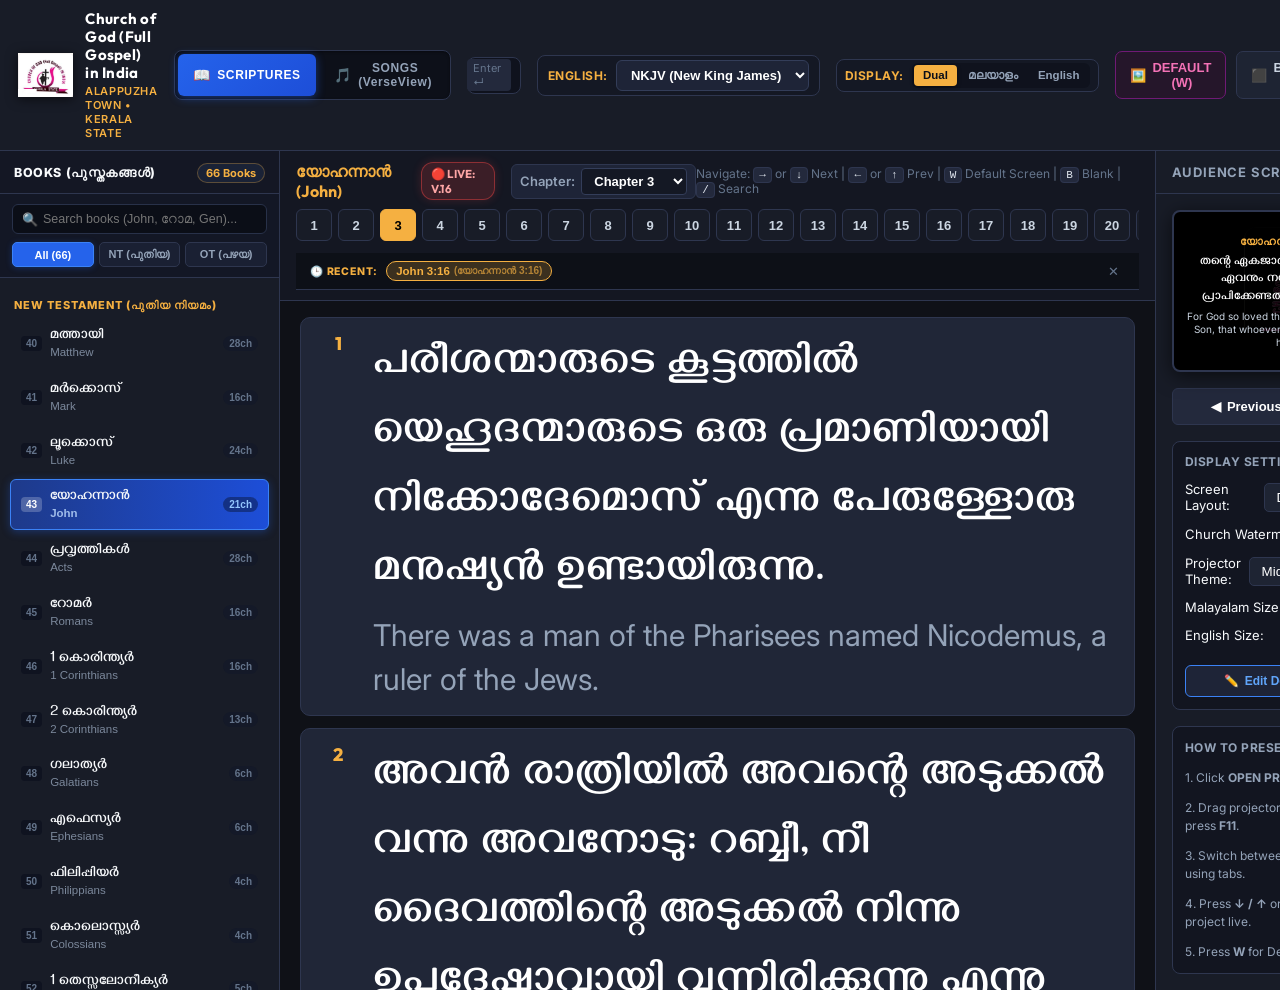
==== index.html @ dd3b5a6d "Enhance ChurchView UI: clean user-friendly layout, instant books search with OT/NT filters, VerseVie" ====
<!DOCTYPE html>
<html lang="en">
<head>
    <meta charset="UTF-8">
    <meta name="viewport" content="width=device-width, initial-scale=1.0">
    <title>ChurchView - Dual Malayalam BSI & NKJV / NIV / KJV & VerseView Songs Projector | Alappuzha Town</title>
    <link rel="stylesheet" href="styles.css">
</head>
<body>

    <!-- Loading Screen -->
    <div id="loading-overlay">
        <div class="spinner"></div>
        <div style="font-size: 16px; font-weight: 600; color: #f5b041;" id="loading-text">Loading Scriptures & VerseView Songs...</div>
        <div style="font-size: 12px; color: #94a3b8;">Church of God (Full Gospel) in India, Alappuzha Town</div>
    </div>

    <div class="app-container">
        <!-- Top Application Header -->
        <header class="app-header">
            <!-- Church Branding -->
            <div class="brand-section">
                <img src="alappuzha_cog_logo.png" alt="Church of God Alappuzha Town Logo" class="church-header-logo">
                <div class="brand-title-wrap">
                    <div class="church-main-title">Church of God (Full Gospel) in India</div>
                    <div class="church-sub-title">Alappuzha Town • Kerala State</div>
                </div>
            </div>

            <!-- Main Mode Switcher: Bible vs VerseView Songs -->
            <div class="nav-mode-switcher">
                <button id="nav-btn-bible" class="nav-mode-btn active" onclick="switchMainMode('BIBLE')">
                    <span class="nav-icon">📖</span> SCRIPTURES
                </button>
                <button id="nav-btn-songs" class="nav-mode-btn" onclick="switchMainMode('SONGS')">
                    <span class="nav-icon">🎵</span> SONGS (VerseView)
                </button>
            </div>

            <!-- Instant Search Bar -->
            <div class="search-wrapper">
                <span class="search-icon" id="search-main-icon">🔍</span>
                <input type="text" id="search-input" class="search-input" 
                       placeholder="Quick Jump: Type 'John 3:16', 'റോമ 8:28', 'Gen 1:1'..." 
                       autocomplete="off">
                <span class="search-hint">Enter ↵</span>
            </div>

            <!-- Bible Version Selector (Shown in Scripture Mode) -->
            <div class="version-selector-container" id="bible-version-selector-wrap">
                <span class="version-label">English:</span>
                <select id="english-version-select" class="version-dropdown">
                    <option value="nkjv" selected>NKJV (New King James)</option>
                    <option value="niv">NIV (New International)</option>
                    <option value="kjv">KJV (King James)</option>
                </select>
            </div>

            <!-- Display Mode Selector (Dual / Malayalam Only / English Only) -->
            <div class="display-mode-container">
                <span class="version-label">Display:</span>
                <div class="segmented-control" id="screen-layout-control">
                    <button class="seg-btn active" data-mode="dual" onclick="setScriptureDisplayMode('dual')" title="Show Malayalam + English Dual">Dual</button>
                    <button class="seg-btn" data-mode="malayalam" onclick="setScriptureDisplayMode('malayalam')" title="Show Malayalam Only">മലയാളം</button>
                    <button class="seg-btn" data-mode="english" onclick="setScriptureDisplayMode('english')" title="Show English Only">English</button>
                </div>
            </div>

            <!-- Header Action Buttons -->
            <div class="header-actions">
                <button class="btn btn-default-screen" id="default-screen-btn" onclick="toggleDefaultScreen()" title="Project Alappuzha Town Welcome/Holding Screen (Shortcut: W)">
                    <span>🖼️</span> DEFAULT (W)
                </button>
                <button class="btn btn-blank" id="blank-btn" onclick="toggleBlank()" title="Blackout Projector Screen (Shortcut: B)">
                    <span class="icon">⬛</span> BLANK (B)
                </button>
                <button class="btn btn-primary" onclick="openProjectorWindow()" title="Open Audience Projector Window (Shortcut: O)">
                    <span>📺</span> OPEN PROJECTOR (O)
                </button>
            </div>
        </header>

        <!-- Main Workbench Grid -->
        <div class="workbench-grid">
            
            <!-- ============================================== -->
            <!-- 1A. SCRIPTURES LEFT SIDEBAR: Books Navigator  -->
            <!-- ============================================== -->
            <aside class="books-sidebar" id="sidebar-bible">
                <div class="sidebar-top-bar">
                    <div class="sidebar-heading">Books (പുസ്തകങ്ങൾ)</div>
                    <span class="sidebar-count-badge" id="books-count-badge">66 Books</span>
                </div>

                <!-- Books Search Input & Quick Filter Tabs -->
                <div class="book-search-container">
                    <div class="search-input-wrap">
                        <span class="mini-search-icon">🔍</span>
                        <input type="text" id="book-search-input" class="sidebar-search-input" 
                               placeholder="Search books (John, റോമ, Gen)..." 
                               autocomplete="off" oninput="filterBooks(this.value)">
                        <button id="book-search-clear-btn" class="sidebar-clear-btn" onclick="clearBookSearch()" style="display: none;" title="Clear search">✕</button>
                    </div>
                    <div class="filter-pill-group">
                        <button class="pill-filter-btn active" id="book-tab-all" onclick="setBookFilter('ALL')">All (66)</button>
                        <button class="pill-filter-btn" id="book-tab-nt" onclick="setBookFilter('NT')">NT (പുതിയ)</button>
                        <button class="pill-filter-btn" id="book-tab-ot" onclick="setBookFilter('OT')">OT (പഴയ)</button>
                    </div>
                </div>

                <!-- Scrollable Books List -->
                <div class="books-scroll-area" id="books-scroll-area">
                    <div id="nt-section">
                        <div class="testament-label">New Testament (പുതിയ നിയമം)</div>
                        <div id="nt-books-list"></div>
                    </div>

                    <div id="ot-section">
                        <div class="testament-label" style="margin-top: 14px;">Old Testament (പഴയ നിയമം)</div>
                        <div id="ot-books-list"></div>
                    </div>

                    <div id="books-empty-msg" class="empty-search-msg" style="display: none;">
                        <span>🔍</span> No matching books found
                    </div>
                </div>
            </aside>

            <!-- ============================================== -->
            <!-- 1B. SONGS LEFT SIDEBAR: VerseView Songs Library-->
            <!-- ============================================== -->
            <aside class="books-sidebar" id="sidebar-songs" style="display: none;">
                <div class="sidebar-top-bar">
                    <div class="sidebar-heading">VerseView Songs (ഗാനങ്ങൾ)</div>
                    <button class="btn-mini-add-song" onclick="openAddSongModal()" title="Add Custom Church Song">+ Add Song</button>
                </div>

                <!-- Songs Search Input & Filter Tabs -->
                <div class="song-search-container">
                    <div class="search-input-wrap">
                        <span class="mini-search-icon">🔍</span>
                        <input type="text" id="song-search-input" class="sidebar-search-input" 
                               placeholder="Search song #, title, or lyrics..." 
                               autocomplete="off" oninput="filterSongs(this.value)">
                        <button id="song-search-clear-btn" class="sidebar-clear-btn" onclick="clearSongSearch()" style="display: none;" title="Clear search">✕</button>
                    </div>
                    <div class="filter-pill-group">
                        <button class="pill-filter-btn active" id="song-tab-all" onclick="setSongFilter('ALL')">All Songs</button>
                        <button class="pill-filter-btn" id="song-tab-ml" onclick="setSongFilter('MALAYALAM')">മലയാളം</button>
                        <button class="pill-filter-btn" id="song-tab-en" onclick="setSongFilter('ENGLISH')">English</button>
                    </div>
                </div>

                <!-- Scrollable Songs List -->
                <div class="songs-scroll-area" id="songs-scroll-area">
                    <div id="songs-list-container"></div>
                    <div id="songs-empty-msg" class="empty-search-msg" style="display: none;">
                        <span>🔍</span> No matching songs found
                    </div>
                </div>
            </aside>

            <!-- ============================================== -->
            <!-- 2A. SCRIPTURES CENTER PANEL: Chapter Verses    -->
            <!-- ============================================== -->
            <main class="center-panel" id="center-bible-panel">
                <div class="chapter-nav-bar">
                    <div class="chapter-header-row">
                        <div class="chapter-title-group">
                            <span class="chapter-header-title" id="chapter-header-text">Loading...</span>
                            <!-- Chapter Dropdown Selector -->
                            <div class="chapter-dropdown-wrap">
                                <span style="font-size: 13px; color: #94a3b8; font-weight: 600;">Chapter:</span>
                                <select id="chapter-select-dropdown" class="chapter-select-box"></select>
                            </div>
                        </div>
                        <div class="keyboard-shortcuts-hint">
                            Navigate: <kbd>→</kbd> or <kbd>↓</kbd> Next | <kbd>←</kbd> or <kbd>↑</kbd> Prev | <kbd>W</kbd> Default Screen | <kbd>B</kbd> Blank | <kbd>/</kbd> Search
                        </div>
                    </div>
                    <!-- Quick Chapter Pills -->
                    <div class="chapter-pills-container" id="chapter-pills-bar"></div>

                    <!-- Recent Verses History & Quick Recall Shelf -->
                    <div class="history-bar-container" id="history-bar-container">
                        <div class="history-label">
                            <span>🕒 RECENT:</span>
                        </div>
                        <div class="history-chips-scroll" id="history-chips-list">
                            <span class="history-empty-hint">Projected verses will appear here for 1-click recall</span>
                        </div>
                        <button class="btn-clear-history" onclick="clearVerseHistory()" title="Clear Recent History">✕</button>
                    </div>
                </div>

                <!-- Complete Scrollable List of All Verses in Chapter -->
                <div class="verses-scroll-area" id="verses-scroll-container"></div>
            </main>

            <!-- ============================================== -->
            <!-- 2B. SONGS CENTER PANEL: Song Stanzas Browser    -->
            <!-- ============================================== -->
            <main class="center-panel" id="center-songs-panel" style="display: none;">
                <div class="song-nav-bar">
                    <div class="song-header-row">
                        <div class="song-header-main">
                            <span class="song-number-badge" id="song-active-number">Song #01</span>
                            <div class="song-titles-wrap">
                                <div class="song-active-title-ml" id="song-active-title-ml">ക്രൂശിൻ നിഴലിൽ എനിക്കു</div>
                                <div class="song-active-title-en" id="song-active-title-en">Krooshin Nizhalil Enikku • Kristheeya Keerthanangal</div>
                            </div>
                        </div>
                        <div class="song-header-actions">
                            <span class="song-category-tag" id="song-active-category">Cross & Redemption</span>
                            <button class="btn btn-primary" onclick="projectCurrentSongStanza()" title="Project Current Stanza (Shortcut: Enter)">
                                <span>🔴</span> PROJECT LIVE
                            </button>
                        </div>
                    </div>
                    <!-- Quick Stanza Pills (Chorus, Stanza 1, Stanza 2...) -->
                    <div class="stanzas-pills-bar" id="stanzas-pills-bar"></div>
                </div>

                <!-- Complete Scrollable List of Stanzas in Song -->
                <div class="stanzas-scroll-area" id="stanzas-scroll-container"></div>
            </main>

            <!-- ============================================== -->
            <!-- 3. RIGHT SIDEBAR: Live Mirror & Controls       -->
            <!-- ============================================== -->
            <aside class="preview-sidebar">
                <div class="preview-header">
                    <div class="preview-title">Audience Screen Mirror</div>
                    <div class="live-indicator">
                        <span class="pulse-dot"></span> LIVE
                    </div>
                </div>

                <div class="preview-content-box">
                    <!-- Miniature 16:9 Live Mirror -->
                    <div class="preview-screen" id="preview-box">
                        <!-- Live Mirror Mode (Verses or Songs) -->
                        <div id="preview-verse-mode" class="preview-mode-wrap">
                            <div class="preview-watermark-bg" id="preview-watermark-bg">
                                <img src="alappuzha_emblem_trans.png" alt="Watermark Emblem">
                            </div>
                            <div class="preview-screen-ref" id="preview-ref">John 3:16</div>
                            <div class="preview-screen-ml" id="preview-ml">Loading...</div>
                            <div class="preview-screen-en" id="preview-en">Loading...</div>
                            <div class="preview-corner-tag" id="preview-corner-tag">COG ALAPPUZHA TOWN</div>
                        </div>

                        <!-- Default Screen Mirror Mode (Shown when W is active) -->
                        <div id="preview-default-mode" class="preview-mode-wrap preview-default-card" style="display: none;">
                            <div class="mini-accent-bar mini-top" id="mini-accent-bar-top"></div>
                            <div class="mini-emblem-box">
                                <img src="alappuzha_cog_logo.png" alt="Emblem Logo" id="mini-emblem-img">
                            </div>
                            <div class="mini-title-cog" id="mini-title-cog">CHURCH OF GOD (FULL GOSPEL) IN INDIA</div>
                            <div class="mini-title-town" id="mini-title-town">ALAPPUZHA TOWN</div>
                            <div class="mini-divider" id="mini-divider"></div>
                            <div class="mini-motto" id="mini-motto">WELCOME • WORSHIP • FELLOWSHIP</div>
                            <div class="mini-verse-quote" id="mini-verse-quote">“Let everything that has breath praise the LORD.” • Ps 150:6</div>
                            <div class="mini-accent-bar mini-bottom" id="mini-accent-bar-bottom"></div>
                        </div>

                        <!-- Blank Overlay Mirror -->
                        <div id="preview-blank-overlay" class="preview-blank-overlay" style="display: none;">
                            <span>⬛ SCREEN BLACKED OUT (B)</span>
                        </div>
                    </div>

                    <!-- Quick Navigation -->
                    <div class="quick-nav-row">
                        <button class="btn-nav" onclick="navigatePrev()" title="Previous Verse / Stanza (Left / Up Arrow)">
                            <span>◀</span> Previous
                        </button>
                        <button class="btn-nav" onclick="navigateNext()" title="Next Verse / Stanza (Right / Down Arrow)">
                            <span>▶</span> Next
                        </button>
                    </div>

                    <!-- Projector Customization Settings -->
                    <div class="settings-group">
                        <div class="settings-group-title">Display Settings</div>

                        <div class="setting-row">
                            <span>Screen Layout:</span>
                            <select id="scripture-layout-select" onchange="setScriptureDisplayMode(this.value)">
                                <option value="dual" selected>Dual (Malayalam + English)</option>
                                <option value="malayalam">Malayalam Only</option>
                                <option value="english">English Only</option>
                            </select>
                        </div>

                        <div class="setting-row">
                            <span>Church Watermark:</span>
                            <input type="checkbox" id="toggle-watermark-check" checked style="width: 18px; height: 18px; accent-color: var(--primary-gold); cursor: pointer;">
                        </div>
                        
                        <div class="setting-row">
                            <span>Projector Theme:</span>
                            <select id="theme-select">
                                <option value="dark-midnight">Midnight Navy (Recommended)</option>
                                <option value="pure-black">Pure Black (High Contrast)</option>
                                <option value="church-blue">Deep Church Blue</option>
                                <option value="royal-maroon">Royal Velvet</option>
                            </select>
                        </div>

                        <div class="setting-row">
                            <span>Malayalam Size:</span>
                            <input type="range" id="proj-font-ml" min="30" max="68" value="46">
                            <span id="val-font-ml" style="min-width: 38px; text-align: right; font-weight: 600;">46px</span>
                        </div>

                        <div class="setting-row">
                            <span>English Size:</span>
                            <input type="range" id="proj-font-en" min="20" max="50" value="30">
                            <span id="val-font-en" style="min-width: 38px; text-align: right; font-weight: 600;">30px</span>
                        </div>

                        <!-- Edit Default Screen Button -->
                        <div class="setting-row" style="margin-top: 10px;">
                            <button class="btn btn-edit-screen" onclick="openDefaultScreenModal()" style="width: 100%; justify-content: center;">
                                <span>✏️</span> Edit Default Screen Text & Logo
                            </button>
                        </div>
                    </div>

                    <!-- Quick Operator Guide -->
                    <div class="settings-group" style="font-size: 12px; color: #94a3b8; line-height: 1.5;">
                        <div class="settings-group-title">How To Present in Church</div>
                        <p>1. Click <strong>OPEN PROJECTOR</strong> or press <strong>O</strong>.</p>
                        <p>2. Drag projector window to church TV/projector, press <strong>F11</strong>.</p>
                        <p>3. Switch between <strong>📖 Scriptures</strong> and <strong>🎵 Songs</strong> using tabs.</p>
                        <p>4. Press <strong>↓ / ↑</strong> or click any verse/stanza to project live.</p>
                        <p>5. Press <strong>W</strong> for Default Screen, <strong>B</strong> for Blank.</p>
                    </div>
                </div>
            </aside>

        </div>
    </div>

    <!-- Modal: Edit Default Holding Screen -->
    <div id="default-screen-modal" class="modal-backdrop" style="display: none;">
        <div class="modal-dialog">
            <div class="modal-header">
                <div class="modal-title">✏️ Customize Default / Welcome Screen</div>
                <button class="modal-close-btn" onclick="closeDefaultScreenModal()">&times;</button>
            </div>
            <div class="modal-body">
                <div class="form-group">
                    <label>Denomination / Main Heading:</label>
                    <input type="text" id="edit-def-org" class="form-control" placeholder="e.g. CHURCH OF GOD (FULL GOSPEL) IN INDIA">
                </div>

                <div class="form-group">
                    <label>Church / Town Name (Large Text):</label>
                    <input type="text" id="edit-def-town" class="form-control" placeholder="e.g. ALAPPUZHA TOWN">
                </div>

                <div class="form-group">
                    <label>Tagline / Motto:</label>
                    <input type="text" id="edit-def-motto" class="form-control" placeholder="e.g. WELCOME • WORSHIP • FELLOWSHIP">
                </div>

                <div class="form-group">
                    <label>Scripture Reference / Announcement Subtitle:</label>
                    <textarea id="edit-def-verse" class="form-control" rows="2" placeholder="e.g. “Let everything that has breath praise the LORD.” • Psalm 150:6"></textarea>
                </div>

                <div class="form-row">
                    <div class="form-group" style="flex: 1;">
                        <label>Accent Color:</label>
                        <select id="edit-def-color" class="form-control">
                            <option value="#be185d">Vibrant Magenta (Default)</option>
                            <option value="#831843">Royal Burgundy / Velvet</option>
                            <option value="#1d4ed8">Deep Church Blue</option>
                            <option value="#047857">Emerald Green</option>
                            <option value="#7e22ce">Royal Purple</option>
                            <option value="#b45309">Warm Gold / Amber</option>
                        </select>
                    </div>
                    <div class="form-group" style="flex: 1;">
                        <label>Custom Church Logo / Photo:</label>
                        <input type="file" id="edit-def-logo-file" accept="image/*" class="form-control file-input">
                        <span id="logo-status-hint" style="font-size: 11px; color: #94a3b8; margin-top: 2px;">Official COG Kerala Emblem</span>
                    </div>
                </div>
            </div>
            <div class="modal-footer">
                <button class="btn btn-secondary" onclick="resetDefaultScreenConfig()">↺ Reset to Default</button>
                <button class="btn btn-secondary" onclick="closeDefaultScreenModal()">Cancel</button>
                <button class="btn btn-primary" onclick="saveDefaultScreenConfig()">💾 Save & Apply Live</button>
            </div>
        </div>
    </div>

    <!-- Modal: Add / Import Custom Church Song -->
    <div id="add-song-modal" class="modal-backdrop" style="display: none;">
        <div class="modal-dialog">
            <div class="modal-header">
                <div class="modal-title">🎵 Add / Import Church Song (ഗാനം ചേർക്കുക)</div>
                <button class="modal-close-btn" onclick="closeAddSongModal()">&times;</button>
            </div>
            <div class="modal-body">
                <div class="form-row">
                    <div class="form-group" style="flex: 1;">
                        <label>Song Number (#):</label>
                        <input type="number" id="new-song-num" class="form-control" placeholder="e.g. 51">
                    </div>
                    <div class="form-group" style="flex: 2;">
                        <label>Category / Book:</label>
                        <input type="text" id="new-song-cat" class="form-control" placeholder="e.g. Kristheeya Keerthanangal / Worship">
                    </div>
                </div>

                <div class="form-group">
                    <label>Song Title in Malayalam (മലയാളം തലക്കെട്ട്):</label>
                    <input type="text" id="new-song-title-ml" class="form-control" placeholder="e.g. ദൈവമേ നിന്റെ കൃപയാൽ">
                </div>

                <div class="form-group">
                    <label>Song Title in English / Manglish:</label>
                    <input type="text" id="new-song-title-en" class="form-control" placeholder="e.g. Daivame Ninte Krupayaal">
                </div>

                <div class="form-group">
                    <label>Malayalam Lyrics (Stanzas separated by an empty line):</label>
                    <textarea id="new-song-lyrics-ml" class="form-control" rows="5" placeholder="പല്ലവി:&#10;ദൈവമേ നിന്റെ കൃപയാൽ ഞാൻ...&#10;&#10;ചരണം 1:&#10;എന്റെ യോഗ്യതയല്ല നിൻ കൃപയല്ലോ..."></textarea>
                </div>

                <div class="form-group">
                    <label>English / Manglish Transliteration (Optional, separated by empty line):</label>
                    <textarea id="new-song-lyrics-en" class="form-control" rows="4" placeholder="Pallavi:&#10;Daivame ninte krupayaal njan...&#10;&#10;Stanza 1:&#10;Ente yogyathayalla nin krupayallo..."></textarea>
                </div>
            </div>
            <div class="modal-footer">
                <button class="btn btn-secondary" onclick="closeAddSongModal()">Cancel</button>
                <button class="btn btn-primary" onclick="saveCustomSong()">💾 Save Song to Library</button>
            </div>
        </div>
    </div>

    <script src="presenter.js"></script>
</body>
</html>
---- styles.css ----
@import url('https://fonts.googleapis.com/css2?family=Gayathri:wght@400;700&family=Inter:wght@400;500;600;700&family=Manjari:wght@400;700&family=Outfit:wght@400;500;600;700&display=swap');

:root {
    --bg-dark: #0f1117;
    --bg-surface: #181c27;
    --bg-card: #202637;
    --bg-card-hover: #293046;
    --primary-gold: #f5b041;
    --primary-blue: #3b82f6;
    --primary-blue-glow: rgba(59, 130, 246, 0.35);
    --gold-glow: rgba(245, 176, 65, 0.4);
    --text-primary: #f8fafc;
    --text-secondary: #94a3b8;
    --text-muted: #64748b;
    --border-color: #2e364f;
    --accent-red: #ef4444;
    --accent-green: #10b981;
}

* {
    box-sizing: border-box;
    margin: 0;
    padding: 0;
}

body {
    font-family: 'Inter', -apple-system, BlinkMacSystemFont, sans-serif;
    background-color: var(--bg-dark);
    color: var(--text-primary);
    overflow: hidden;
    height: 100vh;
}

/* Loading Overlay */
#loading-overlay {
    position: fixed;
    inset: 0;
    background: #0b0d13;
    z-index: 9999;
    display: flex;
    flex-direction: column;
    align-items: center;
    justify-content: center;
    gap: 16px;
}
.spinner {
    width: 48px;
    height: 48px;
    border: 4px solid var(--border-color);
    border-top: 4px solid var(--primary-gold);
    border-radius: 50%;
    animation: spin 0.8s linear infinite;
}
@keyframes spin { 100% { transform: rotate(360deg); } }

/* App Layout */
.app-container {
    display: grid;
    grid-template-rows: auto 1fr;
    height: 100vh;
}

/* Top App Header */
.app-header {
    background: var(--bg-surface);
    border-bottom: 1px solid var(--border-color);
    padding: 10px 18px;
    display: flex;
    align-items: center;
    justify-content: space-between;
    gap: 16px;
}

.brand-section {
    display: flex;
    align-items: center;
    gap: 12px;
}
.church-header-logo {
    height: 44px;
    width: auto;
    object-fit: contain;
    filter: drop-shadow(0 2px 6px rgba(0, 0, 0, 0.6));
}
.brand-title-wrap {
    display: flex;
    flex-direction: column;
    justify-content: center;
    gap: 2px;
}
.church-main-title {
    font-family: 'Outfit', sans-serif;
    font-size: 15px;
    font-weight: 700;
    color: #ffffff;
    letter-spacing: 0.3px;
    line-height: 1.2;
}
.church-sub-title {
    font-size: 11px;
    font-weight: 600;
    color: var(--primary-gold);
    letter-spacing: 0.6px;
    text-transform: uppercase;
}

/* Search Bar */
.search-wrapper {
    flex: 1;
    max-width: 460px;
    position: relative;
    display: flex;
    align-items: center;
}
.search-input {
    width: 100%;
    background: #0f121d;
    border: 1px solid var(--border-color);
    border-radius: 8px;
    padding: 9px 14px 9px 38px;
    color: #fff;
    font-size: 15px;
    font-weight: 500;
    outline: none;
    transition: all 0.2s ease;
}
.search-input:focus {
    border-color: var(--primary-gold);
    box-shadow: 0 0 0 3px rgba(245, 176, 65, 0.15);
    background: #141824;
}
.search-icon {
    position: absolute;
    left: 12px;
    color: var(--text-muted);
    font-size: 16px;
}
.search-hint {
    position: absolute;
    right: 10px;
    background: #23293c;
    border-radius: 4px;
    padding: 2px 6px;
    font-size: 11px;
    color: var(--text-muted);
}

/* Version Selector */
.version-selector-container {
    display: flex;
    align-items: center;
    gap: 8px;
    background: #141824;
    padding: 4px 10px;
    border-radius: 8px;
    border: 1px solid var(--border-color);
}
.version-label {
    font-size: 12px;
    font-weight: 700;
    color: var(--primary-gold);
    text-transform: uppercase;
    letter-spacing: 0.5px;
}
.version-dropdown {
    background: #1e2437;
    border: 1px solid #333d59;
    color: #fff;
    font-size: 13px;
    font-weight: 600;
    padding: 6px 10px;
    border-radius: 6px;
    outline: none;
    cursor: pointer;
}
.version-dropdown:focus {
    border-color: var(--primary-gold);
}

/* Segmented Control for Screen Layout in Header */
.display-mode-container {
    display: flex;
    align-items: center;
    gap: 8px;
    background: #141824;
    padding: 3px 8px;
    border-radius: 8px;
    border: 1px solid var(--border-color);
}
.segmented-control {
    display: flex;
    background: #0f121d;
    border-radius: 6px;
    padding: 2px;
    gap: 2px;
}
.seg-btn {
    background: transparent;
    border: none;
    color: #94a3b8;
    font-size: 11.5px;
    font-weight: 600;
    padding: 4px 9px;
    border-radius: 4px;
    cursor: pointer;
    transition: all 0.15s ease;
}
.seg-btn:hover {
    color: #fff;
    background: rgba(255, 255, 255, 0.08);
}
.seg-btn.active {
    background: var(--primary-gold);
    color: #0b0f19;
    font-weight: 800;
    box-shadow: 0 1px 4px rgba(0, 0, 0, 0.4);
}

/* Header Action Controls */
.header-actions {
    display: flex;
    align-items: center;
    gap: 10px;
}
.btn {
    display: inline-flex;
    align-items: center;
    gap: 6px;
    padding: 8px 14px;
    border-radius: 7px;
    font-size: 13px;
    font-weight: 600;
    cursor: pointer;
    border: 1px solid transparent;
    transition: all 0.15s ease;
}
.btn-primary {
    background: linear-gradient(135deg, #2563eb, #1d4ed8);
    color: #fff;
    box-shadow: 0 2px 8px rgba(37, 99, 235, 0.4);
}
.btn-primary:hover {
    background: linear-gradient(135deg, #3b82f6, #2563eb);
    transform: translateY(-1px);
}
.btn-blank {
    background: #1e2433;
    border-color: var(--border-color);
    color: #cbd5e1;
}
.btn-blank:hover {
    background: #293044;
}
.btn-blank.blank-active {
    background: var(--accent-red);
    color: #fff;
    border-color: var(--accent-red);
    box-shadow: 0 0 12px rgba(239, 68, 68, 0.5);
}
.btn-default-screen {
    background: #25162a;
    border: 1px solid #701a75;
    color: #f472b6;
}
.btn-default-screen:hover {
    background: #3b1842;
    color: #fff;
}
.btn-default-screen.active {
    background: linear-gradient(135deg, #be185d, #9d174d);
    border-color: #f472b6;
    color: #ffffff;
    box-shadow: 0 0 14px rgba(190, 24, 93, 0.6);
}

/* Main Workbench Layout */
.workbench-grid {
    display: grid;
    grid-template-columns: 280px 1fr 340px;
    height: calc(100vh - 61px);
    overflow: hidden;
}

/* Left Sidebar - Books Navigator */
.books-sidebar {
    background: var(--bg-surface);
    border-right: 1px solid var(--border-color);
    display: flex;
    flex-direction: column;
    overflow: hidden;
}
.sidebar-header {
    padding: 12px 14px;
    border-bottom: 1px solid var(--border-color);
    font-size: 13px;
    font-weight: 700;
    text-transform: uppercase;
    letter-spacing: 0.8px;
    color: var(--text-secondary);
}
.books-scroll-area {
    flex: 1;
    overflow-y: auto;
    padding: 10px;
}
.testament-label {
    font-size: 11px;
    font-weight: 800;
    color: var(--primary-gold);
    text-transform: uppercase;
    letter-spacing: 1px;
    margin: 10px 4px 6px 4px;
}
.book-btn {
    width: 100%;
    display: flex;
    align-items: center;
    justify-content: space-between;
    padding: 8px 10px;
    margin-bottom: 4px;
    background: transparent;
    border: 1px solid transparent;
    border-radius: 6px;
    cursor: pointer;
    text-align: left;
    transition: all 0.15s ease;
    color: var(--text-secondary);
}
.book-btn:hover {
    background: var(--bg-card);
    color: #fff;
}
.book-btn.active {
    background: #1e3a8a;
    border-color: #3b82f6;
    color: #fff;
    font-weight: 600;
    box-shadow: 0 2px 8px rgba(37, 99, 235, 0.25);
}
.book-name-ml {
    font-family: 'Gayathri', sans-serif;
    font-size: 15px;
    font-weight: 700;
}
.book-name-en {
    font-size: 12px;
    opacity: 0.8;
}

/* Center Panel - Full Chapter Verse Navigator */
.center-panel {
    display: flex;
    flex-direction: column;
    overflow: hidden;
    background: var(--bg-dark);
}

.chapter-nav-bar {
    background: #141722;
    border-bottom: 1px solid var(--border-color);
    padding: 10px 16px;
    display: flex;
    flex-direction: column;
    gap: 8px;
}
.chapter-header-row {
    display: flex;
    align-items: center;
    justify-content: space-between;
}
.chapter-title-group {
    display: flex;
    align-items: center;
    gap: 16px;
}
.chapter-header-title {
    font-size: 16px;
    font-weight: 700;
    color: var(--primary-gold);
    font-family: 'Outfit', sans-serif;
    display: flex;
    align-items: center;
}
.live-status-pill {
    display: inline-flex;
    align-items: center;
    gap: 4px;
    padding: 2px 9px;
    border-radius: 12px;
    font-size: 11px;
    font-weight: 700;
    margin-left: 10px;
    vertical-align: middle;
    letter-spacing: 0.3px;
}
.live-status-pill.live-here {
    background: rgba(239, 68, 68, 0.15);
    color: #f87171;
    border: 1px solid rgba(239, 68, 68, 0.4);
    box-shadow: 0 0 8px rgba(239, 68, 68, 0.2);
}
.live-status-pill.live-other {
    background: rgba(245, 176, 65, 0.15);
    color: var(--primary-gold);
    border: 1px solid rgba(245, 176, 65, 0.35);
}
.chapter-dropdown-wrap {
    display: flex;
    align-items: center;
    gap: 6px;
    background: #1e2437;
    padding: 3px 8px;
    border-radius: 6px;
    border: 1px solid var(--border-color);
}
.chapter-select-box {
    background: #141824;
    border: 1px solid #333d59;
    color: #fff;
    font-size: 13px;
    font-weight: 700;
    padding: 4px 8px;
    border-radius: 4px;
    cursor: pointer;
    outline: none;
}
.chapter-select-box:focus {
    border-color: var(--primary-gold);
}
.keyboard-shortcuts-hint {
    font-size: 12px;
    color: var(--text-muted);
}
.keyboard-shortcuts-hint kbd {
    background: #23293c;
    border: 1px solid var(--border-color);
    border-radius: 4px;
    padding: 1px 5px;
    font-size: 11px;
    color: #e2e8f0;
}

/* Chapter Pill Selector */
.chapter-pills-container {
    display: flex;
    align-items: center;
    gap: 6px;
    overflow-x: auto;
    padding-bottom: 4px;
}
.chapter-pills-container::-webkit-scrollbar {
    height: 4px;
}
.chapter-pills-container::-webkit-scrollbar-thumb {
    background: var(--border-color);
    border-radius: 4px;
}
.chapter-pill {
    min-width: 36px;
    height: 32px;
    background: var(--bg-surface);
    border: 1px solid var(--border-color);
    border-radius: 6px;
    color: #cbd5e1;
    font-size: 13px;
    font-weight: 600;
    cursor: pointer;
    display: flex;
    align-items: center;
    justify-content: center;
    transition: all 0.15s ease;
    flex-shrink: 0;
}
.chapter-pill:hover {
    background: var(--bg-card);
    border-color: #4b5563;
    color: #fff;
}
.chapter-pill.active {
    background: var(--primary-gold);
    border-color: var(--primary-gold);
    color: #000;
    font-weight: 800;
}

/* Recent Verses History Bar */
.history-bar-container {
    display: flex;
    align-items: center;
    gap: 8px;
    padding: 6px 14px;
    background: #0d1017;
    border-bottom: 1px solid var(--border-color);
    min-height: 36px;
}
.history-label {
    display: flex;
    align-items: center;
    gap: 4px;
    font-weight: 800;
    font-size: 10.5px;
    color: var(--primary-gold);
    letter-spacing: 0.8px;
    white-space: nowrap;
}
.history-chips-scroll {
    display: flex;
    align-items: center;
    gap: 6px;
    flex: 1;
    overflow-x: auto;
    padding: 2px 0;
    scrollbar-width: thin;
}
.history-chip {
    display: inline-flex;
    align-items: center;
    gap: 4px;
    background: #1a2030;
    border: 1px solid #2d3748;
    color: #cbd5e1;
    padding: 3px 9px;
    border-radius: 12px;
    font-size: 11.5px;
    font-weight: 600;
    white-space: nowrap;
    cursor: pointer;
    transition: all 0.15s ease;
}
.history-chip:hover {
    background: #2563eb;
    border-color: #3b82f6;
    color: #ffffff;
    transform: translateY(-1px);
}
.history-chip.current {
    background: rgba(245, 176, 65, 0.2);
    border-color: var(--primary-gold);
    color: var(--primary-gold);
    font-weight: 700;
}
.history-empty-hint {
    color: #64748b;
    font-size: 11px;
    font-style: italic;
}
.btn-clear-history {
    background: transparent;
    border: none;
    color: #64748b;
    font-size: 13px;
    cursor: pointer;
    padding: 2px 6px;
    border-radius: 4px;
    display: flex;
    align-items: center;
    justify-content: center;
}
.btn-clear-history:hover {
    color: #ef4444;
    background: rgba(239, 68, 68, 0.15);
}

/* Verse Cards Scroll Area (The Heart of VerseVIEW) */
.verses-scroll-area {
    flex: 1;
    overflow-y: auto;
    padding: 16px 20px;
    display: flex;
    flex-direction: column;
    gap: 12px;
}

.verse-card {
    background: var(--bg-card);
    border: 1px solid var(--border-color);
    border-radius: 10px;
    padding: 14px 18px;
    display: flex;
    gap: 16px;
    cursor: pointer;
    transition: all 0.2s cubic-bezier(0.16, 1, 0.3, 1);
    position: relative;
}
.verse-card:hover {
    background: var(--bg-card-hover);
    border-color: #4b5563;
    transform: translateY(-1px);
}
.verse-card.selected-live {
    background: #172554;
    border: 2px solid var(--primary-gold);
    box-shadow: 0 4px 16px rgba(245, 176, 65, 0.2);
}
.verse-num-badge {
    display: flex;
    flex-direction: column;
    align-items: center;
    justify-content: flex-start;
    gap: 4px;
    min-width: 38px;
}
.v-num {
    font-size: 18px;
    font-weight: 800;
    color: var(--primary-gold);
    font-family: 'Outfit', sans-serif;
}
.live-tag {
    display: none;
    background: var(--primary-gold);
    color: #000;
    font-size: 10px;
    font-weight: 800;
    padding: 1px 4px;
    border-radius: 4px;
    letter-spacing: 0.5px;
}
.selected-live .live-tag {
    display: block;
}

.verse-text-content {
    flex: 1;
    display: flex;
    flex-direction: column;
    gap: 6px;
}
.verse-ml {
    font-family: 'Gayathri', 'Manjari', 'Nirmala UI', 'Kartika', 'Arial Unicode MS', sans-serif;
    color: #ffffff;
    font-weight: 700;
    line-height: 1.5;
    letter-spacing: 0.2px;
}
.verse-en {
    font-family: 'Inter', -apple-system, BlinkMacSystemFont, 'Segoe UI', Roboto, sans-serif;
    color: #94a3b8;
    line-height: 1.45;
}
.selected-live .verse-en {
    color: #cbd5e1;
}

/* Right Panel - Live Preview & Controls */
.preview-sidebar {
    background: var(--bg-surface);
    border-left: 1px solid var(--border-color);
    display: flex;
    flex-direction: column;
    overflow: hidden;
}
.preview-header {
    padding: 12px 16px;
    border-bottom: 1px solid var(--border-color);
    display: flex;
    align-items: center;
    justify-content: space-between;
}
.preview-title {
    font-size: 13px;
    font-weight: 700;
    text-transform: uppercase;
    letter-spacing: 0.8px;
    color: var(--text-secondary);
}
.live-indicator {
    display: inline-flex;
    align-items: center;
    gap: 6px;
    font-size: 11px;
    font-weight: 800;
    color: var(--accent-green);
    background: rgba(16, 185, 129, 0.15);
    padding: 2px 8px;
    border-radius: 12px;
}
.pulse-dot {
    width: 7px;
    height: 7px;
    border-radius: 50%;
    background: var(--accent-green);
    box-shadow: 0 0 8px var(--accent-green);
}

.preview-content-box {
    padding: 16px;
    display: flex;
    flex-direction: column;
    gap: 16px;
    flex: 1;
    overflow-y: auto;
}

/* Mirror Display Screen */
.preview-screen {
    aspect-ratio: 16 / 9;
    background: #000000;
    border: 2px solid var(--border-color);
    border-radius: 8px;
    padding: 8px;
    display: flex;
    flex-direction: column;
    justify-content: center;
    align-items: center;
    text-align: center;
    position: relative;
    box-shadow: 0 4px 20px rgba(0, 0, 0, 0.6);
    overflow: hidden;
}

.preview-mode-wrap {
    width: 100%;
    height: 100%;
    display: flex;
    flex-direction: column;
    justify-content: center;
    align-items: center;
    position: relative;
}

.preview-watermark-bg {
    position: absolute;
    inset: 0;
    display: flex;
    align-items: center;
    justify-content: center;
    pointer-events: none;
    z-index: 0;
}
.preview-watermark-bg img {
    height: 90%;
    width: auto;
    object-fit: contain;
    opacity: 0.12;
}

.preview-screen-ref {
    position: relative;
    z-index: 2;
    font-size: 11px;
    font-weight: 700;
    color: var(--primary-gold);
    margin-bottom: 6px;
}
.preview-screen-ml {
    position: relative;
    z-index: 2;
    font-family: 'Gayathri', 'Manjari', 'Nirmala UI', 'Kartika', 'Arial Unicode MS', sans-serif;
    font-size: 13px;
    font-weight: 700;
    color: #fff;
    line-height: 1.35;
    margin-bottom: 4px;
    max-height: 52px;
    overflow: hidden;
    white-space: pre-line;
}
.preview-screen-en {
    position: relative;
    z-index: 2;
    font-family: 'Inter', -apple-system, BlinkMacSystemFont, 'Segoe UI', Roboto, sans-serif;
    font-size: 10px;
    color: #cbd5e1;
    line-height: 1.3;
    max-height: 40px;
    overflow: hidden;
    white-space: pre-line;
}
.preview-corner-tag {
    position: absolute;
    bottom: 2px;
    right: 4px;
    font-size: 7.5px;
    font-weight: 700;
    color: var(--primary-gold);
    letter-spacing: 0.8px;
    opacity: 0.8;
    z-index: 3;
}

/* Mini Default Screen Card inside Preview */
.preview-default-card {
    background: #ffffff;
    border: 1.5px solid #d4af37;
    border-radius: 8px;
    width: 100%;
    height: 100%;
    display: flex;
    flex-direction: column;
    align-items: center;
    justify-content: center;
    text-align: center;
    position: relative;
    overflow: hidden;
    box-sizing: border-box;
    padding: 6px;
}
.mini-accent-bar {
    position: absolute;
    left: 8px;
    right: 8px;
    height: 2.5px;
    background: linear-gradient(90deg, #9d174d, #e11d48, #9d174d);
    border-radius: 2px;
}
.mini-top { top: 4px; }
.mini-bottom { bottom: 4px; }
.mini-emblem-box {
    background: #ffffff;
    border-radius: 6px;
    padding: 2px 6px;
    box-shadow: 0 2px 6px rgba(0,0,0,0.1);
    margin-bottom: 2px;
}
.mini-emblem-box img {
    height: 30px;
    width: auto;
    object-fit: contain;
}
.mini-title-cog {
    font-size: 7px;
    font-weight: 800;
    color: #4a0e1c;
    letter-spacing: 0.5px;
    line-height: 1.1;
}
.mini-title-town {
    font-size: 12px;
    font-weight: 900;
    color: #be185d;
    letter-spacing: 0.8px;
    line-height: 1.2;
}
.mini-divider {
    width: 50px;
    height: 1.5px;
    background: #c59b27;
    margin: 2px auto;
}
.mini-motto {
    font-size: 6px;
    font-weight: 700;
    color: #334155;
    letter-spacing: 1px;
}
.mini-verse-quote {
    font-size: 5.5px;
    font-style: italic;
    color: #64748b;
    margin-top: 1px;
}

.preview-blank-overlay {
    position: absolute;
    inset: 0;
    background: rgba(0, 0, 0, 0.95);
    display: flex;
    align-items: center;
    justify-content: center;
    color: #ef4444;
    font-size: 11px;
    font-weight: 800;
    letter-spacing: 1px;
    z-index: 10;
}

/* Quick Navigation Arrows */
.quick-nav-row {
    display: grid;
    grid-template-columns: 1fr 1fr;
    gap: 8px;
}
.btn-nav {
    background: #23293c;
    border: 1px solid var(--border-color);
    color: #fff;
    padding: 10px;
    border-radius: 6px;
    font-size: 13px;
    font-weight: 600;
    cursor: pointer;
    display: flex;
    align-items: center;
    justify-content: center;
    gap: 6px;
}
.btn-nav:hover {
    background: #2d354d;
}

/* Settings Group */
.settings-group {
    background: #121520;
    border: 1px solid var(--border-color);
    border-radius: 8px;
    padding: 12px;
    display: flex;
    flex-direction: column;
    gap: 12px;
}
.settings-group-title {
    font-size: 12px;
    font-weight: 700;
    color: var(--text-secondary);
    text-transform: uppercase;
    letter-spacing: 0.5px;
}
.setting-row {
    display: flex;
    align-items: center;
    justify-content: space-between;
    gap: 8px;
    font-size: 13px;
}
.setting-row select {
    background: #1e2433;
    border: 1px solid var(--border-color);
    color: #fff;
    padding: 5px 8px;
    border-radius: 5px;
    outline: none;
}
.setting-row input[type="range"] {
    flex: 1;
    max-width: 130px;
    accent-color: var(--primary-gold);
}

/* ========================================================= */
/* AUDIENCE / PROJECTOR SCREEN STYLES (projector.html)       */
/* ========================================================= */
.projector-body {
    background: #000000;
    height: 100vh;
    width: 100vw;
    margin: 0;
    padding: 0;
    display: flex;
    align-items: center;
    justify-content: center;
    overflow: hidden;
    cursor: none; /* Hide mouse cursor on projector */
}

/* Projector Themes */
body.theme-dark-midnight {
    background: radial-gradient(circle at center, #0a1128 0%, #000000 100%);
}
body.theme-pure-black {
    background: #000000;
}
body.theme-church-blue {
    background: radial-gradient(circle at center, #172554 0%, #020617 100%);
}
body.theme-royal-maroon {
    background: radial-gradient(circle at center, #450a0a 0%, #000000 100%);
}

.projector-viewport {
    width: 90vw;
    max-width: 1600px;
    display: flex;
    flex-direction: column;
    align-items: center;
    justify-content: center;
    text-align: center;
    gap: 24px;
    transition: opacity 0.15s ease-out;
}
.projector-viewport.verse-fade {
    opacity: 0.05;
}

.projector-ref-badge {
    display: inline-block;
    background: rgba(245, 176, 65, 0.15);
    border: 1.5px solid var(--primary-gold);
    color: var(--primary-gold);
    font-family: 'Outfit', sans-serif;
    font-size: 26px;
    font-weight: 700;
    padding: 6px 20px;
    border-radius: 30px;
    letter-spacing: 0.8px;
    box-shadow: 0 4px 20px rgba(245, 176, 65, 0.2);
}

.projector-text-ml {
    font-family: 'Gayathri', 'Manjari', 'Nirmala UI', 'Kartika', 'Arial Unicode MS', sans-serif;
    font-size: 46px;
    font-weight: 700;
    line-height: 1.45;
    color: #ffffff;
    text-shadow: 0 4px 14px rgba(0, 0, 0, 0.9);
    white-space: pre-line;
}

.projector-text-en {
    font-family: 'Inter', -apple-system, BlinkMacSystemFont, 'Segoe UI', Roboto, sans-serif;
    font-size: 30px;
    font-weight: 500;
    line-height: 1.4;
    color: #cbd5e1;
    text-shadow: 0 3px 10px rgba(0, 0, 0, 0.9);
    white-space: pre-line;
}

/* ========================================================= */
/* SCRIPTURE LAYOUT MODES (DUAL vs MALAYALAM vs ENGLISH)    */
/* ========================================================= */
body.layout-malayalam .projector-text-en {
    display: none !important;
}
body.layout-malayalam .projector-text-ml {
    font-size: 60px;
    line-height: 1.55;
    max-width: 1450px;
}

body.layout-english .projector-text-ml {
    display: none !important;
}
body.layout-english .projector-text-en {
    font-size: 50px;
    line-height: 1.45;
    color: #ffffff;
    max-width: 1450px;
}

/* Preview Screen Mirror Layout Modes */
.preview-screen.layout-malayalam .preview-screen-en {
    display: none !important;
}
.preview-screen.layout-malayalam .preview-screen-ml {
    font-size: 15px;
    line-height: 1.45;
    max-height: 80px;
}

.preview-screen.layout-english .preview-screen-ml {
    display: none !important;
}
.preview-screen.layout-english .preview-screen-en {
    font-size: 13.5px;
    line-height: 1.4;
    color: #ffffff;
    max-height: 80px;
}

/* ========================================================= */
/* SCRIPTURE WATERMARK STYLES                                */
/* ========================================================= */

/* Subtle Center Watermark behind Scripture text */
.projector-watermark-bg {
    position: absolute;
    inset: 0;
    display: flex;
    align-items: center;
    justify-content: center;
    pointer-events: none;
    z-index: 0;
    transition: opacity 0.3s ease;
}
.projector-watermark-bg img {
    height: 480px;
    width: auto;
    object-fit: contain;
    opacity: 0.08; /* Very subtle and non-intrusive */
    filter: drop-shadow(0 0 40px rgba(245, 176, 65, 0.2));
}

/* Corner Watermark (Bottom-Right) */
.projector-corner-watermark {
    position: absolute;
    bottom: 24px;
    right: 32px;
    display: flex;
    align-items: center;
    gap: 10px;
    opacity: 0.6;
    pointer-events: none;
    z-index: 5;
    transition: opacity 0.3s ease;
}
.projector-corner-watermark img {
    height: 38px;
    width: auto;
    object-fit: contain;
    filter: drop-shadow(0 2px 8px rgba(0, 0, 0, 0.8));
}
.corner-watermark-text {
    display: flex;
    flex-direction: column;
    text-align: left;
    font-family: 'Outfit', sans-serif;
}
.church-line {
    font-size: 11px;
    font-weight: 800;
    color: #f1f5f9;
    letter-spacing: 1.2px;
}
.state-line {
    font-size: 9px;
    font-weight: 700;
    color: var(--primary-gold);
    letter-spacing: 2px;
}

/* Hide watermarks if disabled */
.projector-watermark-bg.hidden,
.projector-corner-watermark.hidden {
    display: none !important;
}

/* ========================================================= */
/* AUTHENTIC ALAPPUZHA TOWN DEFAULT / HOLDING SCREEN         */
/* ========================================================= */
.default-holding-screen {
    position: fixed;
    inset: 0;
    background: #090b10;
    z-index: 9000;
    opacity: 0;
    pointer-events: none;
    transition: opacity 0.35s ease-in-out;
    display: flex;
    align-items: center;
    justify-content: center;
    padding: 30px;
}
.default-holding-screen.active {
    opacity: 1;
    pointer-events: auto;
}

.holding-card {
    width: 92vw;
    max-width: 1320px;
    height: 88vh;
    background: #ffffff;
    border: 2.5px solid #d4af37; /* Thin Golden Outer Border */
    border-radius: 26px;
    position: relative;
    overflow: hidden;
    box-shadow: 0 20px 60px rgba(0, 0, 0, 0.85);
    display: flex;
    flex-direction: column;
    align-items: center;
    justify-content: center;
}

.card-accent-bar {
    position: absolute;
    left: 20px;
    right: 20px;
    height: 6px;
    background: linear-gradient(90deg, #9d174d, #e11d48, #9d174d);
    border-radius: 4px;
}
.top-bar { top: 16px; }
.bottom-bar { bottom: 16px; }

.holding-card-inner {
    display: flex;
    flex-direction: column;
    align-items: center;
    justify-content: center;
    text-align: center;
    padding: 20px 40px;
}

.logo-card-frame {
    background: #ffffff;
    border-radius: 24px;
    padding: 10px 24px;
    box-shadow: 0 8px 30px rgba(0, 0, 0, 0.1);
    border: 1px solid #f1f5f9;
    margin-bottom: 24px;
}
.holding-emblem-img {
    height: 190px;
    width: auto;
    object-fit: contain;
}

.holding-title-main {
    font-family: 'Outfit', sans-serif;
    font-size: 26px;
    font-weight: 800;
    color: #4a0e1c;
    letter-spacing: 1.8px;
    text-transform: uppercase;
    margin-bottom: 6px;
}

.holding-church-town {
    font-family: 'Outfit', sans-serif;
    font-size: 52px;
    font-weight: 900;
    color: #be185d; /* Vibrant Magenta */
    letter-spacing: 2.5px;
    text-transform: uppercase;
}

.holding-gold-divider {
    width: 180px;
    height: 3.5px;
    background: linear-gradient(90deg, transparent, #d97706, #f59e0b, #d97706, transparent);
    margin: 14px auto 18px auto;
    border-radius: 2px;
}

.holding-motto {
    font-family: 'Inter', sans-serif;
    font-size: 18px;
    font-weight: 700;
    color: #334155;
    letter-spacing: 5px;
    text-transform: uppercase;
    margin-bottom: 12px;
}

.holding-verse-quote {
    font-family: 'Inter', serif;
    font-size: 15px;
    font-style: italic;
    color: #64748b;
    font-weight: 500;
}

/* ========================================================= */
/* BLACKOUT OVERLAY                                          */
/* ========================================================= */
#black-overlay {
    position: fixed;
    inset: 0;
    background: #000000;
    z-index: 10000;
    opacity: 0;
    pointer-events: none;
    transition: opacity 0.25s ease-in-out;
}
#black-overlay.active {
    opacity: 1;
    pointer-events: auto;
}

/* ========================================================= */
/* DEFAULT SCREEN MODAL EDITOR STYLES                        */
/* ========================================================= */
.btn-edit-screen {
    background: #1e2437;
    border: 1px solid #3b82f6;
    color: #60a5fa;
    padding: 8px 12px;
    border-radius: 6px;
    font-size: 12px;
    font-weight: 600;
    cursor: pointer;
    transition: all 0.2s ease;
    display: flex;
    align-items: center;
    gap: 6px;
}
.btn-edit-screen:hover {
    background: #2563eb;
    color: #ffffff;
    box-shadow: 0 0 12px rgba(37, 99, 235, 0.4);
}

.modal-backdrop {
    position: fixed;
    inset: 0;
    background: rgba(0, 0, 0, 0.75);
    backdrop-filter: blur(4px);
    z-index: 20000;
    display: flex;
    align-items: center;
    justify-content: center;
    padding: 20px;
    animation: fadeInModal 0.2s ease;
}
@keyframes fadeInModal {
    from { opacity: 0; }
    to { opacity: 1; }
}

.modal-dialog {
    background: #141824;
    border: 1px solid #2d3748;
    border-radius: 14px;
    width: 100%;
    max-width: 540px;
    box-shadow: 0 20px 60px rgba(0, 0, 0, 0.8), 0 0 0 1px rgba(255, 255, 255, 0.05);
    display: flex;
    flex-direction: column;
    overflow: hidden;
}

.modal-header {
    display: flex;
    align-items: center;
    justify-content: space-between;
    padding: 16px 20px;
    border-bottom: 1px solid #232a3b;
    background: #10141f;
}
.modal-title {
    font-size: 15px;
    font-weight: 700;
    color: #f1f5f9;
}
.modal-close-btn {
    background: none;
    border: none;
    font-size: 24px;
    color: #94a3b8;
    cursor: pointer;
    line-height: 1;
    transition: color 0.15s ease;
}
.modal-close-btn:hover {
    color: #ffffff;
}

.modal-body {
    padding: 20px;
    display: flex;
    flex-direction: column;
    gap: 14px;
    max-height: 70vh;
    overflow-y: auto;
}

.form-group {
    display: flex;
    flex-direction: column;
    gap: 6px;
}
.form-group label {
    font-size: 12px;
    font-weight: 600;
    color: #cbd5e1;
    letter-spacing: 0.3px;
}
.form-control {
    background: #0f121d;
    border: 1px solid #2d3748;
    border-radius: 6px;
    padding: 9px 12px;
    color: #ffffff;
    font-size: 13.5px;
    font-family: inherit;
    outline: none;
    transition: border-color 0.2s ease;
}
.form-control:focus {
    border-color: #3b82f6;
    box-shadow: 0 0 0 3px rgba(59, 130, 246, 0.2);
}
.form-row {
    display: flex;
    gap: 12px;
}
.file-input {
    font-size: 12px;
    padding: 6px;
}

.modal-footer {
    display: flex;
    align-items: center;
    justify-content: flex-end;
    gap: 10px;
    padding: 14px 20px;
    border-top: 1px solid #232a3b;
    background: #10141f;
}
.btn-secondary {
    background: #1e2433;
    border: 1px solid #374151;
    color: #cbd5e1;
}
.btn-secondary:hover {
    background: #2a3346;
    color: #ffffff;
}

/* Live status pill indicators for workbench chapter header */
.live-status-pill {
    display: inline-flex;
    align-items: center;
    gap: 4px;
    font-size: 11.5px;
    font-weight: 700;
    padding: 3px 9px;
    border-radius: 12px;
    vertical-align: middle;
    margin-left: 10px;
    letter-spacing: 0.3px;
    text-transform: uppercase;
}

.live-status-pill.live-here {
    background: rgba(239, 68, 68, 0.18);
    color: #fca5a5;
    border: 1px solid rgba(239, 68, 68, 0.45);
    box-shadow: 0 0 10px rgba(239, 68, 68, 0.2);
}

.live-status-pill.live-other {
    background: rgba(59, 130, 246, 0.18);
    color: #93c5fd;
    border: 1px solid rgba(59, 130, 246, 0.45);
    box-shadow: 0 0 10px rgba(59, 130, 246, 0.2);
}

/* ========================================================= */
/* HEADER MODE SWITCHER (SCRIPTURES vs SONGS)                */
/* ========================================================= */
.nav-mode-switcher {
    display: flex;
    background: #0d1019;
    border: 1px solid var(--border-color);
    border-radius: 8px;
    padding: 3px;
    gap: 3px;
    box-shadow: inset 0 1px 3px rgba(0, 0, 0, 0.4);
}
.nav-mode-btn {
    display: flex;
    align-items: center;
    gap: 7px;
    background: transparent;
    border: none;
    color: #94a3b8;
    font-size: 12px;
    font-weight: 700;
    letter-spacing: 0.6px;
    padding: 7px 15px;
    border-radius: 6px;
    cursor: pointer;
    transition: all 0.2s cubic-bezier(0.4, 0, 0.2, 1);
}
.nav-mode-btn:hover {
    color: #ffffff;
    background: rgba(255, 255, 255, 0.06);
}
.nav-mode-btn.active {
    background: linear-gradient(135deg, #2563eb, #1d4ed8);
    color: #ffffff;
    box-shadow: 0 2px 10px rgba(37, 99, 235, 0.45);
}
.nav-mode-btn#nav-btn-songs.active {
    background: linear-gradient(135deg, #d97706, #b45309);
    color: #ffffff;
    box-shadow: 0 2px 10px rgba(217, 119, 6, 0.45);
}
.nav-icon {
    font-size: 14px;
}

/* ========================================================= */
/* SIDEBAR SEARCH & FILTERING (BOOKS & SONGS)                */
/* ========================================================= */
.sidebar-top-bar {
    display: flex;
    align-items: center;
    justify-content: space-between;
    padding: 12px 14px 10px 14px;
    border-bottom: 1px solid var(--border-color);
    background: #141724;
}
.sidebar-heading {
    font-size: 12.5px;
    font-weight: 800;
    color: #f8fafc;
    letter-spacing: 0.6px;
    text-transform: uppercase;
}
.sidebar-count-badge {
    background: #1a2236;
    color: var(--primary-gold);
    border: 1px solid rgba(245, 176, 65, 0.3);
    font-size: 11px;
    font-weight: 700;
    padding: 2px 8px;
    border-radius: 12px;
}
.btn-mini-add-song {
    background: rgba(245, 176, 65, 0.15);
    border: 1px solid var(--primary-gold);
    color: var(--primary-gold);
    font-size: 11px;
    font-weight: 700;
    padding: 4px 10px;
    border-radius: 6px;
    cursor: pointer;
    transition: all 0.15s ease;
}
.btn-mini-add-song:hover {
    background: var(--primary-gold);
    color: #0b0f19;
    box-shadow: 0 0 10px rgba(245, 176, 65, 0.35);
}

.book-search-container, .song-search-container {
    padding: 10px 12px 10px 12px;
    background: #131725;
    border-bottom: 1px solid var(--border-color);
    display: flex;
    flex-direction: column;
    gap: 8px;
}
.search-input-wrap {
    position: relative;
    display: flex;
    align-items: center;
    width: 100%;
}
.mini-search-icon {
    position: absolute;
    left: 10px;
    font-size: 13px;
    color: #64748b;
    pointer-events: none;
}
.sidebar-search-input {
    width: 100%;
    background: #0b0e17;
    border: 1px solid #283149;
    border-radius: 6px;
    padding: 7px 28px 7px 30px;
    color: #ffffff;
    font-size: 12.5px;
    font-weight: 500;
    outline: none;
    transition: all 0.2s ease;
}
.sidebar-search-input:focus {
    border-color: var(--primary-gold);
    background: #101421;
    box-shadow: 0 0 0 2px rgba(245, 176, 65, 0.18);
}
.sidebar-clear-btn {
    position: absolute;
    right: 8px;
    background: transparent;
    border: none;
    color: #94a3b8;
    font-size: 12px;
    cursor: pointer;
    padding: 2px 5px;
    line-height: 1;
    border-radius: 4px;
}
.sidebar-clear-btn:hover {
    color: #fff;
    background: rgba(255, 255, 255, 0.12);
}

.filter-pill-group {
    display: flex;
    gap: 5px;
}
.pill-filter-btn {
    flex: 1;
    background: #1a2033;
    border: 1px solid var(--border-color);
    color: #94a3b8;
    font-size: 11px;
    font-weight: 600;
    padding: 5px 6px;
    border-radius: 5px;
    cursor: pointer;
    text-align: center;
    transition: all 0.15s ease;
}
.pill-filter-btn:hover {
    color: #fff;
    background: #252d45;
}
.pill-filter-btn.active {
    background: #2563eb;
    border-color: #3b82f6;
    color: #ffffff;
    font-weight: 700;
    box-shadow: 0 1px 6px rgba(37, 99, 235, 0.3);
}
.song-search-container .pill-filter-btn.active {
    background: #d97706;
    border-color: #f59e0b;
    color: #ffffff;
    box-shadow: 0 1px 6px rgba(217, 119, 6, 0.3);
}

.empty-search-msg {
    padding: 28px 14px;
    text-align: center;
    color: #64748b;
    font-size: 13px;
    display: flex;
    flex-direction: column;
    align-items: center;
    gap: 8px;
}

/* ========================================================= */
/* ENHANCED BOOK BUTTONS IN SIDEBAR                          */
/* ========================================================= */
.book-btn {
    width: 100%;
    display: flex;
    align-items: center;
    justify-content: space-between;
    padding: 8px 10px;
    margin-bottom: 3px;
    background: transparent;
    border: 1px solid transparent;
    border-radius: 6px;
    cursor: pointer;
    text-align: left;
    transition: all 0.15s ease;
    color: var(--text-secondary);
}
.book-btn:hover {
    background: #1c2234;
    color: #ffffff;
    border-color: rgba(255, 255, 255, 0.06);
}
.book-btn.active {
    background: linear-gradient(90deg, #1e3a8a, #1d4ed8);
    border-color: #3b82f6;
    color: #ffffff;
    font-weight: 600;
    box-shadow: 0 2px 8px rgba(37, 99, 235, 0.35);
}
.book-btn-left {
    display: flex;
    align-items: center;
    gap: 8px;
    min-width: 0;
}
.book-order-pill {
    font-size: 10px;
    font-weight: 700;
    background: #0f1320;
    color: #64748b;
    padding: 2px 5px;
    border-radius: 4px;
    min-width: 20px;
    text-align: center;
    flex-shrink: 0;
}
.book-btn.active .book-order-pill {
    background: rgba(255, 255, 255, 0.22);
    color: #ffffff;
}
.book-names-col {
    display: flex;
    flex-direction: column;
    gap: 1px;
    min-width: 0;
}
.book-btn .book-name-ml {
    font-family: 'Gayathri', sans-serif;
    font-size: 15px;
    font-weight: 700;
    color: #f8fafc;
    line-height: 1.2;
}
.book-btn .book-name-en {
    font-size: 11.5px;
    color: #94a3b8;
    line-height: 1.2;
}
.book-btn.active .book-name-en {
    color: #bfdbfe;
}
.book-ch-pill {
    font-size: 10px;
    color: #64748b;
    background: #141928;
    padding: 2px 6px;
    border-radius: 10px;
    font-weight: 600;
    flex-shrink: 0;
}
.book-btn.active .book-ch-pill {
    background: rgba(0, 0, 0, 0.35);
    color: #93c5fd;
}

/* ========================================================= */
/* VERSEVIEW SONGS SIDEBAR ITEMS                             */
/* ========================================================= */
.songs-scroll-area {
    flex: 1;
    overflow-y: auto;
    padding: 8px;
}
.song-item-btn {
    width: 100%;
    display: flex;
    align-items: center;
    justify-content: space-between;
    padding: 9px 10px;
    margin-bottom: 5px;
    background: #151a28;
    border: 1px solid var(--border-color);
    border-radius: 7px;
    cursor: pointer;
    text-align: left;
    transition: all 0.15s ease;
    color: var(--text-secondary);
}
.song-item-btn:hover {
    background: #1e2437;
    border-color: #3b4562;
    color: #ffffff;
    transform: translateX(2px);
}
.song-item-btn.active {
    background: linear-gradient(135deg, #78350f, #92400e);
    border-color: #f59e0b;
    color: #ffffff;
    box-shadow: 0 2px 10px rgba(245, 158, 11, 0.28);
}
.song-item-btn.live-projecting {
    border-left: 4px solid #ef4444;
}
.song-item-left {
    display: flex;
    align-items: center;
    gap: 9px;
    flex: 1;
    min-width: 0;
}
.song-num-badge {
    font-size: 11px;
    font-weight: 800;
    background: #0f1320;
    color: var(--primary-gold);
    padding: 4px 7px;
    border-radius: 5px;
    border: 1px solid rgba(245, 176, 65, 0.3);
    flex-shrink: 0;
}
.song-item-btn.active .song-num-badge {
    background: rgba(0, 0, 0, 0.35);
    color: #fef08a;
    border-color: #fef08a;
}
.song-titles-col {
    display: flex;
    flex-direction: column;
    gap: 2px;
    min-width: 0;
}
.song-item-title-ml {
    font-family: 'Gayathri', sans-serif;
    font-size: 14.5px;
    font-weight: 700;
    color: #f8fafc;
    white-space: nowrap;
    overflow: hidden;
    text-overflow: ellipsis;
    line-height: 1.25;
}
.song-item-title-en {
    font-size: 11.5px;
    color: #94a3b8;
    white-space: nowrap;
    overflow: hidden;
    text-overflow: ellipsis;
}
.song-item-btn.active .song-item-title-en {
    color: #fde68a;
}
.song-meta-pill {
    font-size: 10px;
    color: #64748b;
    background: #111522;
    padding: 2px 6px;
    border-radius: 8px;
    font-weight: 600;
    flex-shrink: 0;
    margin-left: 6px;
}

/* ========================================================= */
/* SONGS CENTER PRESENTATION PANEL (VerseView style)         */
/* ========================================================= */
.song-nav-bar {
    background: #141724;
    border-bottom: 1px solid var(--border-color);
    padding: 12px 18px;
    display: flex;
    flex-direction: column;
    gap: 12px;
}
.song-header-row {
    display: flex;
    align-items: center;
    justify-content: space-between;
    gap: 16px;
}
.song-header-main {
    display: flex;
    align-items: center;
    gap: 14px;
    min-width: 0;
}
.song-number-badge {
    background: linear-gradient(135deg, #d97706, #b45309);
    color: #ffffff;
    font-size: 13px;
    font-weight: 800;
    padding: 6px 14px;
    border-radius: 8px;
    box-shadow: 0 2px 8px rgba(217, 119, 6, 0.35);
    letter-spacing: 0.5px;
    flex-shrink: 0;
}
.song-titles-wrap {
    display: flex;
    flex-direction: column;
    gap: 2px;
    min-width: 0;
}
.song-active-title-ml {
    font-family: 'Gayathri', sans-serif;
    font-size: 20px;
    font-weight: 700;
    color: #f8fafc;
    line-height: 1.25;
}
.song-active-title-en {
    font-size: 13px;
    color: #cbd5e1;
    font-weight: 500;
}
.song-header-actions {
    display: flex;
    align-items: center;
    gap: 10px;
    flex-shrink: 0;
}
.song-category-tag {
    background: #1e2538;
    border: 1px solid var(--border-color);
    color: var(--primary-gold);
    font-size: 11.5px;
    font-weight: 700;
    padding: 4px 10px;
    border-radius: 14px;
    text-transform: uppercase;
    letter-spacing: 0.5px;
}

/* Stanzas Navigation Pills */
.stanzas-pills-bar {
    display: flex;
    align-items: center;
    gap: 8px;
    overflow-x: auto;
    padding-bottom: 2px;
}
.stanzas-pills-bar::-webkit-scrollbar {
    height: 4px;
}
.stanzas-pills-bar::-webkit-scrollbar-thumb {
    background: var(--border-color);
    border-radius: 4px;
}
.stanza-pill {
    background: #181d2c;
    border: 1px solid var(--border-color);
    color: #cbd5e1;
    font-size: 12.5px;
    font-weight: 700;
    padding: 6px 14px;
    border-radius: 6px;
    cursor: pointer;
    display: flex;
    align-items: center;
    gap: 6px;
    white-space: nowrap;
    transition: all 0.15s ease;
    flex-shrink: 0;
}
.stanza-pill:hover {
    background: #222a3f;
    color: #ffffff;
    border-color: #475569;
}
.stanza-pill.active {
    background: #d97706;
    border-color: #f59e0b;
    color: #ffffff;
    box-shadow: 0 2px 8px rgba(217, 119, 6, 0.35);
}
.stanza-pill.live-projecting {
    border-color: #ef4444;
    background: rgba(239, 68, 68, 0.2);
    color: #fca5a5;
    box-shadow: 0 0 10px rgba(239, 68, 68, 0.35);
}

/* Stanzas Scroll Container & Cards */
.stanzas-scroll-area {
    flex: 1;
    overflow-y: auto;
    padding: 16px 20px;
    display: flex;
    flex-direction: column;
    gap: 12px;
    background: var(--bg-dark);
}
.stanza-card {
    background: #141825;
    border: 1.5px solid var(--border-color);
    border-radius: 10px;
    padding: 16px 20px;
    cursor: pointer;
    transition: all 0.2s cubic-bezier(0.4, 0, 0.2, 1);
    position: relative;
    display: flex;
    flex-direction: column;
    gap: 10px;
}
.stanza-card:hover {
    background: #1a2031;
    border-color: #4b5563;
    transform: translateY(-1px);
    box-shadow: 0 4px 14px rgba(0, 0, 0, 0.3);
}
.stanza-card.active {
    background: #1e283d;
    border-color: #3b82f6;
}
.stanza-card.live-projecting {
    border-color: #f59e0b;
    background: #1f2022;
    box-shadow: 0 0 16px rgba(245, 158, 11, 0.25);
}
.stanza-card-top {
    display: flex;
    align-items: center;
    justify-content: space-between;
}
.stanza-label-badge {
    font-size: 12px;
    font-weight: 800;
    color: var(--primary-gold);
    background: rgba(245, 176, 65, 0.12);
    border: 1px solid rgba(245, 176, 65, 0.3);
    padding: 3px 10px;
    border-radius: 12px;
    letter-spacing: 0.5px;
    text-transform: uppercase;
}
.stanza-live-tag {
    display: inline-flex;
    align-items: center;
    gap: 5px;
    background: rgba(239, 68, 68, 0.18);
    color: #fca5a5;
    border: 1px solid rgba(239, 68, 68, 0.5);
    font-size: 11px;
    font-weight: 800;
    padding: 2px 8px;
    border-radius: 10px;
    letter-spacing: 0.5px;
}
.stanza-text-ml {
    font-family: 'Gayathri', sans-serif;
    font-size: 21px;
    font-weight: 700;
    color: #ffffff;
    line-height: 1.5;
    white-space: pre-line;
}
.stanza-text-en {
    font-family: 'Inter', sans-serif;
    font-size: 14.5px;
    color: #94a3b8;
    line-height: 1.45;
    white-space: pre-line;
    border-top: 1px dashed rgba(255, 255, 255, 0.08);
    padding-top: 8px;
}
.stanza-card.live-projecting .stanza-text-en {
    color: #fde68a;
}
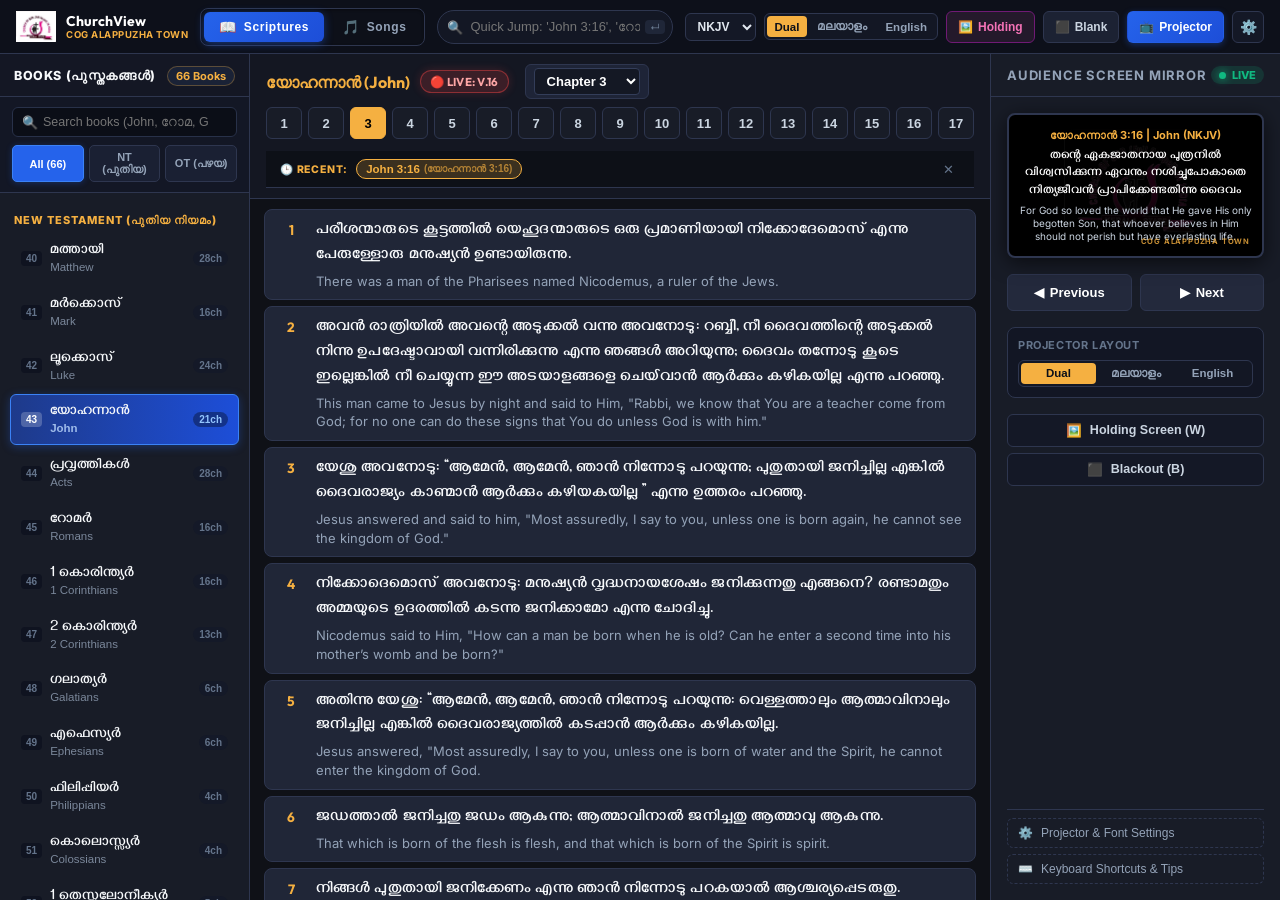
==== commit caf4c45d: "Streamline UI: eliminate bulkiness, clean up verse card typography, simplify header and right sideba" ====
--- a/index.html
+++ b/index.html
@@ -22,18 +22,18 @@
             <div class="brand-section">
                 <img src="alappuzha_cog_logo.png" alt="Church of God Alappuzha Town Logo" class="church-header-logo">
                 <div class="brand-title-wrap">
-                    <div class="church-main-title">Church of God (Full Gospel) in India</div>
-                    <div class="church-sub-title">Alappuzha Town • Kerala State</div>
+                    <div class="church-main-title">ChurchView</div>
+                    <div class="church-sub-title">COG Alappuzha Town</div>
                 </div>
             </div>
 
             <!-- Main Mode Switcher: Bible vs VerseView Songs -->
             <div class="nav-mode-switcher">
                 <button id="nav-btn-bible" class="nav-mode-btn active" onclick="switchMainMode('BIBLE')">
-                    <span class="nav-icon">📖</span> SCRIPTURES
+                    <span class="nav-icon">📖</span> Scriptures
                 </button>
                 <button id="nav-btn-songs" class="nav-mode-btn" onclick="switchMainMode('SONGS')">
-                    <span class="nav-icon">🎵</span> SONGS (VerseView)
+                    <span class="nav-icon">🎵</span> Songs
                 </button>
             </div>
 
@@ -41,47 +41,70 @@
             <div class="search-wrapper">
                 <span class="search-icon" id="search-main-icon">🔍</span>
                 <input type="text" id="search-input" class="search-input" 
-                       placeholder="Quick Jump: Type 'John 3:16', 'റോമ 8:28', 'Gen 1:1'..." 
+                       placeholder="Quick Jump: 'John 3:16', 'റോമ 8:28', 'Song #12'..." 
                        autocomplete="off">
-                <span class="search-hint">Enter ↵</span>
-            </div>
-
-            <!-- Bible Version Selector (Shown in Scripture Mode) -->
-            <div class="version-selector-container" id="bible-version-selector-wrap">
-                <span class="version-label">English:</span>
-                <select id="english-version-select" class="version-dropdown">
-                    <option value="nkjv" selected>NKJV (New King James)</option>
-                    <option value="niv">NIV (New International)</option>
-                    <option value="kjv">KJV (King James)</option>
-                </select>
-            </div>
-
-            <!-- Display Mode Selector (Dual / Malayalam Only / English Only) -->
-            <div class="display-mode-container">
-                <span class="version-label">Display:</span>
-                <div class="segmented-control" id="screen-layout-control">
-                    <button class="seg-btn active" data-mode="dual" onclick="setScriptureDisplayMode('dual')" title="Show Malayalam + English Dual">Dual</button>
-                    <button class="seg-btn" data-mode="malayalam" onclick="setScriptureDisplayMode('malayalam')" title="Show Malayalam Only">മലയാളം</button>
-                    <button class="seg-btn" data-mode="english" onclick="setScriptureDisplayMode('english')" title="Show English Only">English</button>
-                </div>
-            </div>
-
-            <!-- Header Action Buttons -->
+                <span class="search-hint">↵</span>
+            </div>
+
+            <!-- Header Action Controls -->
             <div class="header-actions">
-                <button class="btn btn-default-screen" id="default-screen-btn" onclick="toggleDefaultScreen()" title="Project Alappuzha Town Welcome/Holding Screen (Shortcut: W)">
-                    <span>🖼️</span> DEFAULT (W)
+                <!-- English Translation Dropdown -->
+                <div class="header-pill-wrap" id="bible-version-selector-wrap" title="English Bible Version">
+                    <select id="english-version-select" class="header-clean-select">
+                        <option value="nkjv" selected>NKJV</option>
+                        <option value="niv">NIV</option>
+                        <option value="kjv">KJV</option>
+                    </select>
+                </div>
+
+                <!-- Display Layout Segmented Pills -->
+                <div class="segmented-control" id="screen-layout-control" title="Projector Screen Layout">
+                    <button class="seg-btn active" data-mode="dual" onclick="setScriptureDisplayMode('dual')">Dual</button>
+                    <button class="seg-btn" data-mode="malayalam" onclick="setScriptureDisplayMode('malayalam')">മലയാളം</button>
+                    <button class="seg-btn" data-mode="english" onclick="setScriptureDisplayMode('english')">English</button>
+                </div>
+
+                <!-- Holding / Welcome Screen -->
+                <button class="btn btn-header-action btn-default-screen" id="default-screen-btn" onclick="toggleDefaultScreen()" title="Project Alappuzha Town Holding Screen (Shortcut: W)">
+                    <span>🖼️</span> Holding
                 </button>
-                <button class="btn btn-blank" id="blank-btn" onclick="toggleBlank()" title="Blackout Projector Screen (Shortcut: B)">
-                    <span class="icon">⬛</span> BLANK (B)
+
+                <!-- Blackout Screen -->
+                <button class="btn btn-header-action btn-blank" id="blank-btn" onclick="toggleBlank()" title="Blackout Screen (Shortcut: B)">
+                    <span class="icon">⬛</span> Blank
                 </button>
-                <button class="btn btn-primary" onclick="openProjectorWindow()" title="Open Audience Projector Window (Shortcut: O)">
-                    <span>📺</span> OPEN PROJECTOR (O)
+
+                <!-- Open Projector Window -->
+                <button class="btn btn-header-action btn-primary" onclick="openProjectorWindow()" title="Open Projector Window (Shortcut: O)">
+                    <span>📺</span> Projector
                 </button>
+
+                <!-- Projector Settings Modal Trigger -->
+                <button class="btn btn-header-action btn-icon-only" onclick="openProjectorSettingsModal()" title="Projector Font & Theme Settings">
+                    <span>⚙️</span>
+                </button>
             </div>
         </header>
 
+        <!-- Mobile Section Navigation Tabs (Visible on screens <= 1024px) -->
+        <nav class="mobile-nav-bar" id="mobile-nav-bar">
+            <button class="mobile-nav-tab active" id="mob-tab-library" onclick="setMobileTab('library')">
+                <span class="mob-tab-icon">📚</span>
+                <span class="mob-tab-label" id="mob-tab-library-label">Books</span>
+            </button>
+            <button class="mobile-nav-tab" id="mob-tab-content" onclick="setMobileTab('content')">
+                <span class="mob-tab-icon">📜</span>
+                <span class="mob-tab-label" id="mob-tab-content-label">Verses</span>
+            </button>
+            <button class="mobile-nav-tab" id="mob-tab-live" onclick="setMobileTab('live')">
+                <span class="mob-tab-icon">📺</span>
+                <span class="mob-tab-label">Live Screen</span>
+                <span class="mob-live-dot"></span>
+            </button>
+        </nav>
+
         <!-- Main Workbench Grid -->
-        <div class="workbench-grid">
+        <div class="workbench-grid" data-mob-tab="library">
             
             <!-- ============================================== -->
             <!-- 1A. SCRIPTURES LEFT SIDEBAR: Books Navigator  -->
@@ -132,7 +155,10 @@
             <aside class="books-sidebar" id="sidebar-songs" style="display: none;">
                 <div class="sidebar-top-bar">
                     <div class="sidebar-heading">VerseView Songs (ഗാനങ്ങൾ)</div>
-                    <button class="btn-mini-add-song" onclick="openAddSongModal()" title="Add Custom Church Song">+ Add Song</button>
+                    <div style="display: flex; align-items: center; gap: 8px;">
+                        <span class="sidebar-count-badge" id="songs-count-badge">1054 Songs</span>
+                        <button class="btn-mini-add-song" onclick="openAddSongModal()" title="Add Custom Church Song">+ Add</button>
+                    </div>
                 </div>
 
                 <!-- Songs Search Input & Filter Tabs -->
@@ -166,23 +192,20 @@
             <main class="center-panel" id="center-bible-panel">
                 <div class="chapter-nav-bar">
                     <div class="chapter-header-row">
+                        <button class="mob-back-btn" onclick="setMobileTab('library')" title="Back to Books list">← Books</button>
                         <div class="chapter-title-group">
                             <span class="chapter-header-title" id="chapter-header-text">Loading...</span>
                             <!-- Chapter Dropdown Selector -->
                             <div class="chapter-dropdown-wrap">
-                                <span style="font-size: 13px; color: #94a3b8; font-weight: 600;">Chapter:</span>
                                 <select id="chapter-select-dropdown" class="chapter-select-box"></select>
                             </div>
                         </div>
-                        <div class="keyboard-shortcuts-hint">
-                            Navigate: <kbd>→</kbd> or <kbd>↓</kbd> Next | <kbd>←</kbd> or <kbd>↑</kbd> Prev | <kbd>W</kbd> Default Screen | <kbd>B</kbd> Blank | <kbd>/</kbd> Search
-                        </div>
                     </div>
                     <!-- Quick Chapter Pills -->
                     <div class="chapter-pills-container" id="chapter-pills-bar"></div>
 
-                    <!-- Recent Verses History & Quick Recall Shelf -->
-                    <div class="history-bar-container" id="history-bar-container">
+                    <!-- Recent Verses History & Quick Recall Shelf (Visible only when history exists) -->
+                    <div class="history-bar-container" id="history-bar-container" style="display: none;">
                         <div class="history-label">
                             <span>🕒 RECENT:</span>
                         </div>
@@ -203,6 +226,7 @@
             <main class="center-panel" id="center-songs-panel" style="display: none;">
                 <div class="song-nav-bar">
                     <div class="song-header-row">
+                        <button class="mob-back-btn" onclick="setMobileTab('library')" title="Back to Songs list">← Songs</button>
                         <div class="song-header-main">
                             <span class="song-number-badge" id="song-active-number">Song #01</span>
                             <div class="song-titles-wrap">
@@ -280,66 +304,52 @@
                         </button>
                     </div>
 
-                    <!-- Projector Customization Settings -->
-                    <div class="settings-group">
-                        <div class="settings-group-title">Display Settings</div>
-
-                        <div class="setting-row">
-                            <span>Screen Layout:</span>
-                            <select id="scripture-layout-select" onchange="setScriptureDisplayMode(this.value)">
-                                <option value="dual" selected>Dual (Malayalam + English)</option>
-                                <option value="malayalam">Malayalam Only</option>
-                                <option value="english">English Only</option>
-                            </select>
-                        </div>
-
-                        <div class="setting-row">
-                            <span>Church Watermark:</span>
-                            <input type="checkbox" id="toggle-watermark-check" checked style="width: 18px; height: 18px; accent-color: var(--primary-gold); cursor: pointer;">
-                        </div>
-                        
-                        <div class="setting-row">
-                            <span>Projector Theme:</span>
-                            <select id="theme-select">
-                                <option value="dark-midnight">Midnight Navy (Recommended)</option>
-                                <option value="pure-black">Pure Black (High Contrast)</option>
-                                <option value="church-blue">Deep Church Blue</option>
-                                <option value="royal-maroon">Royal Velvet</option>
-                            </select>
-                        </div>
-
-                        <div class="setting-row">
-                            <span>Malayalam Size:</span>
-                            <input type="range" id="proj-font-ml" min="30" max="68" value="46">
-                            <span id="val-font-ml" style="min-width: 38px; text-align: right; font-weight: 600;">46px</span>
-                        </div>
-
-                        <div class="setting-row">
-                            <span>English Size:</span>
-                            <input type="range" id="proj-font-en" min="20" max="50" value="30">
-                            <span id="val-font-en" style="min-width: 38px; text-align: right; font-weight: 600;">30px</span>
-                        </div>
-
-                        <!-- Edit Default Screen Button -->
-                        <div class="setting-row" style="margin-top: 10px;">
-                            <button class="btn btn-edit-screen" onclick="openDefaultScreenModal()" style="width: 100%; justify-content: center;">
-                                <span>✏️</span> Edit Default Screen Text & Logo
-                            </button>
-                        </div>
-                    </div>
-
-                    <!-- Quick Operator Guide -->
-                    <div class="settings-group" style="font-size: 12px; color: #94a3b8; line-height: 1.5;">
-                        <div class="settings-group-title">How To Present in Church</div>
-                        <p>1. Click <strong>OPEN PROJECTOR</strong> or press <strong>O</strong>.</p>
-                        <p>2. Drag projector window to church TV/projector, press <strong>F11</strong>.</p>
-                        <p>3. Switch between <strong>📖 Scriptures</strong> and <strong>🎵 Songs</strong> using tabs.</p>
-                        <p>4. Press <strong>↓ / ↑</strong> or click any verse/stanza to project live.</p>
-                        <p>5. Press <strong>W</strong> for Default Screen, <strong>B</strong> for Blank.</p>
+                    <!-- Quick Projection Layout & Actions -->
+                    <div class="sidebar-action-card">
+                        <div class="sidebar-card-title">Projector Layout</div>
+                        <div class="segmented-control full-width" id="side-screen-layout-control">
+                            <button class="seg-btn active" data-mode="dual" onclick="setScriptureDisplayMode('dual')">Dual</button>
+                            <button class="seg-btn" data-mode="malayalam" onclick="setScriptureDisplayMode('malayalam')">മലയാളം</button>
+                            <button class="seg-btn" data-mode="english" onclick="setScriptureDisplayMode('english')">English</button>
+                        </div>
+                    </div>
+
+                    <!-- Quick Screen Blackout & Holding Toggles -->
+                    <div class="sidebar-screen-toggles">
+                        <button class="btn-side-toggle" id="side-default-btn" onclick="toggleDefaultScreen()" title="Holding / Welcome Screen (Shortcut: W)">
+                            <span>🖼️</span> Holding Screen (W)
+                        </button>
+                        <button class="btn-side-toggle" id="side-blank-btn" onclick="toggleBlank()" title="Blackout Projector Screen (Shortcut: B)">
+                            <span class="icon">⬛</span> Blackout (B)
+                        </button>
+                    </div>
+
+                    <!-- Clean Settings & Shortcuts Triggers -->
+                    <div class="sidebar-bottom-links">
+                        <button class="btn-side-link" onclick="openProjectorSettingsModal()">
+                            <span>⚙️</span> Projector & Font Settings
+                        </button>
+                        <button class="btn-side-link" onclick="openHelpModal()">
+                            <span>⌨️</span> Keyboard Shortcuts & Tips
+                        </button>
                     </div>
                 </div>
             </aside>
 
+        </div>
+
+        <!-- Mobile Sticky Bottom Controller (Visible on screens <= 1024px) -->
+        <div class="mobile-bottom-bar" id="mobile-bottom-bar">
+            <div class="mob-live-info" onclick="setMobileTab('live')" title="Tap to view Audience Screen Mirror">
+                <span class="pulse-dot"></span>
+                <span class="mob-live-badge-text" id="mob-live-badge-text">John 3:16</span>
+            </div>
+            <div class="mob-quick-actions">
+                <button class="mob-btn-action" onclick="navigatePrev()" title="Previous Verse/Stanza">◀</button>
+                <button class="mob-btn-action" onclick="navigateNext()" title="Next Verse/Stanza">▶</button>
+                <button class="mob-btn-action mob-btn-blank" id="mob-blank-btn" onclick="toggleBlank()" title="Blank Screen">⬛</button>
+                <button class="mob-btn-action mob-btn-proj" onclick="openProjectorWindow()" title="Open Projector">📺</button>
+            </div>
         </div>
     </div>
 
@@ -444,6 +454,86 @@
         </div>
     </div>
 
+    <!-- Modal: Projector & Font Settings -->
+    <div id="projector-settings-modal" class="modal-backdrop" style="display: none;">
+        <div class="modal-dialog">
+            <div class="modal-header">
+                <div class="modal-title">⚙️ Projector & Font Settings</div>
+                <button class="modal-close-btn" onclick="closeProjectorSettingsModal()">&times;</button>
+            </div>
+            <div class="modal-body">
+                <div class="form-group">
+                    <label>Projector Theme:</label>
+                    <select id="theme-select" class="form-control" onchange="broadcastSettings()">
+                        <option value="dark-midnight" selected>Midnight Navy (High Clarity)</option>
+                        <option value="pure-black">Pure Black (OLED / High Contrast)</option>
+                        <option value="church-blue">Deep Church Blue</option>
+                        <option value="royal-maroon">Royal Velvet</option>
+                    </select>
+                </div>
+
+                <div class="form-group">
+                    <div style="display: flex; justify-content: space-between; align-items: center;">
+                        <label>Projector Malayalam Font Size:</label>
+                        <span id="val-font-ml" style="font-weight: 700; color: var(--primary-gold);">46px</span>
+                    </div>
+                    <input type="range" id="proj-font-ml" class="clean-slider" min="30" max="68" value="46" oninput="onProjFontMlChange(this.value)">
+                </div>
+
+                <div class="form-group">
+                    <div style="display: flex; justify-content: space-between; align-items: center;">
+                        <label>Projector English Font Size:</label>
+                        <span id="val-font-en" style="font-weight: 700; color: var(--primary-gold);">30px</span>
+                    </div>
+                    <input type="range" id="proj-font-en" class="clean-slider" min="20" max="50" value="30" oninput="onProjFontEnChange(this.value)">
+                </div>
+
+                <div class="form-group" style="flex-direction: row; align-items: center; justify-content: space-between; padding: 10px 0; border-top: 1px solid var(--border-color); border-bottom: 1px solid var(--border-color);">
+                    <div>
+                        <div style="font-size: 13.5px; font-weight: 600; color: #f1f5f9;">Church Watermark Emblem</div>
+                        <div style="font-size: 11.5px; color: #94a3b8;">Show subtle Alappuzha Town emblem on audience display</div>
+                    </div>
+                    <input type="checkbox" id="toggle-watermark-check" checked onchange="broadcastSettings()" style="width: 20px; height: 20px; accent-color: var(--primary-gold); cursor: pointer;">
+                </div>
+
+                <div class="form-group" style="margin-top: 6px;">
+                    <button class="btn btn-secondary" onclick="openDefaultScreenModal(); closeProjectorSettingsModal();" style="width: 100%; justify-content: center;">
+                        <span>✏️</span> Edit Welcome / Holding Screen Text & Logo
+                    </button>
+                </div>
+            </div>
+            <div class="modal-footer">
+                <button class="btn btn-primary" onclick="closeProjectorSettingsModal()">Done</button>
+            </div>
+        </div>
+    </div>
+
+    <!-- Modal: Keyboard Shortcuts & Help -->
+    <div id="help-modal" class="modal-backdrop" style="display: none;">
+        <div class="modal-dialog">
+            <div class="modal-header">
+                <div class="modal-title">⌨️ Keyboard Shortcuts & Operator Guide</div>
+                <button class="modal-close-btn" onclick="closeHelpModal()">&times;</button>
+            </div>
+            <div class="modal-body">
+                <div class="shortcuts-grid">
+                    <div class="shortcut-item"><kbd>→</kbd> or <kbd>↓</kbd> <span>Next Verse / Song Stanza</span></div>
+                    <div class="shortcut-item"><kbd>←</kbd> or <kbd>↑</kbd> <span>Previous Verse / Song Stanza</span></div>
+                    <div class="shortcut-item"><kbd>Enter</kbd> <span>Project highlighted verse / stanza</span></div>
+                    <div class="shortcut-item"><kbd>/</kbd> <span>Quick jump into Search bar</span></div>
+                    <div class="shortcut-item"><kbd>W</kbd> <span>Toggle Welcome / Holding screen</span></div>
+                    <div class="shortcut-item"><kbd>B</kbd> <span>Toggle Pure Blackout screen</span></div>
+                    <div class="shortcut-item"><kbd>O</kbd> <span>Open Audience Projector window</span></div>
+                    <div class="shortcut-item"><kbd>M</kbd> <span>Switch Scriptures vs Songs mode</span></div>
+                    <div class="shortcut-item"><kbd>F11</kbd> <span>Fullscreen on church projector / TV</span></div>
+                </div>
+            </div>
+            <div class="modal-footer">
+                <button class="btn btn-primary" onclick="closeHelpModal()">Got It</button>
+            </div>
+        </div>
+    </div>
+
     <script src="presenter.js"></script>
 </body>
 </html>
--- a/styles.css
+++ b/styles.css
@@ -62,137 +62,161 @@
 
 /* Top App Header */
 .app-header {
-    background: var(--bg-surface);
+    background: #0d101a;
     border-bottom: 1px solid var(--border-color);
-    padding: 10px 18px;
+    padding: 0 16px;
+    height: 54px;
     display: flex;
     align-items: center;
     justify-content: space-between;
-    gap: 16px;
+    gap: 12px;
 }
 
 .brand-section {
     display: flex;
     align-items: center;
-    gap: 12px;
+    gap: 10px;
+    flex-shrink: 0;
 }
 .church-header-logo {
-    height: 44px;
+    height: 32px;
     width: auto;
     object-fit: contain;
-    filter: drop-shadow(0 2px 6px rgba(0, 0, 0, 0.6));
 }
 .brand-title-wrap {
     display: flex;
     flex-direction: column;
     justify-content: center;
-    gap: 2px;
 }
 .church-main-title {
     font-family: 'Outfit', sans-serif;
-    font-size: 15px;
-    font-weight: 700;
-    color: #ffffff;
-    letter-spacing: 0.3px;
-    line-height: 1.2;
+    font-size: 14px;
+    font-weight: 700;
+    color: #ffffff;
+    line-height: 1.15;
 }
 .church-sub-title {
-    font-size: 11px;
+    font-size: 9.5px;
+    font-weight: 700;
+    color: var(--primary-gold);
+    letter-spacing: 0.5px;
+    text-transform: uppercase;
+}
+
+/* Nav Mode Switcher */
+.nav-mode-switcher {
+    display: flex;
+    background: #141826;
+    border: 1px solid var(--border-color);
+    border-radius: 20px;
+    padding: 3px;
+    gap: 3px;
+    flex-shrink: 0;
+}
+.nav-mode-btn {
+    background: transparent;
+    border: none;
+    color: #94a3b8;
+    font-size: 12px;
     font-weight: 600;
-    color: var(--primary-gold);
-    letter-spacing: 0.6px;
-    text-transform: uppercase;
+    padding: 5px 12px;
+    border-radius: 16px;
+    cursor: pointer;
+    display: inline-flex;
+    align-items: center;
+    gap: 5px;
+    transition: all 0.15s ease;
+}
+.nav-mode-btn:hover {
+    color: #ffffff;
+}
+.nav-mode-btn.active {
+    background: #2563eb;
+    color: #ffffff;
+    box-shadow: 0 2px 6px rgba(37, 99, 235, 0.35);
 }
 
 /* Search Bar */
 .search-wrapper {
     flex: 1;
-    max-width: 460px;
+    max-width: 320px;
+    min-width: 180px;
     position: relative;
     display: flex;
     align-items: center;
 }
 .search-input {
     width: 100%;
-    background: #0f121d;
+    height: 34px;
+    background: #131724;
     border: 1px solid var(--border-color);
-    border-radius: 8px;
-    padding: 9px 14px 9px 38px;
+    border-radius: 17px;
+    padding: 0 32px 0 32px;
     color: #fff;
-    font-size: 15px;
+    font-size: 13px;
     font-weight: 500;
     outline: none;
     transition: all 0.2s ease;
 }
 .search-input:focus {
     border-color: var(--primary-gold);
-    box-shadow: 0 0 0 3px rgba(245, 176, 65, 0.15);
-    background: #141824;
+    box-shadow: 0 0 0 2px rgba(245, 176, 65, 0.2);
+    background: #171c2c;
 }
 .search-icon {
     position: absolute;
-    left: 12px;
+    left: 10px;
     color: var(--text-muted);
-    font-size: 16px;
+    font-size: 13px;
+    pointer-events: none;
 }
 .search-hint {
     position: absolute;
-    right: 10px;
-    background: #23293c;
+    right: 8px;
+    background: #1f2638;
     border-radius: 4px;
-    padding: 2px 6px;
-    font-size: 11px;
+    padding: 1px 5px;
+    font-size: 10px;
     color: var(--text-muted);
 }
 
-/* Version Selector */
-.version-selector-container {
+/* Header Action Controls */
+.header-actions {
     display: flex;
     align-items: center;
     gap: 8px;
-    background: #141824;
-    padding: 4px 10px;
-    border-radius: 8px;
+    flex-shrink: 0;
+}
+.header-pill-wrap {
+    display: flex;
+    align-items: center;
+}
+.header-clean-select {
+    background: #141826;
     border: 1px solid var(--border-color);
-}
-.version-label {
+    color: #e2e8f0;
     font-size: 12px;
     font-weight: 700;
-    color: var(--primary-gold);
-    text-transform: uppercase;
-    letter-spacing: 0.5px;
-}
-.version-dropdown {
-    background: #1e2437;
-    border: 1px solid #333d59;
-    color: #fff;
-    font-size: 13px;
-    font-weight: 600;
-    padding: 6px 10px;
+    padding: 5px 8px;
     border-radius: 6px;
     outline: none;
     cursor: pointer;
 }
-.version-dropdown:focus {
+.header-clean-select:focus {
     border-color: var(--primary-gold);
 }
 
-/* Segmented Control for Screen Layout in Header */
-.display-mode-container {
-    display: flex;
-    align-items: center;
-    gap: 8px;
-    background: #141824;
-    padding: 3px 8px;
-    border-radius: 8px;
+/* Segmented Control in Header */
+.segmented-control {
+    display: flex;
+    background: #131724;
     border: 1px solid var(--border-color);
-}
-.segmented-control {
-    display: flex;
-    background: #0f121d;
     border-radius: 6px;
     padding: 2px;
     gap: 2px;
+}
+.segmented-control.full-width {
+    width: 100%;
 }
 .seg-btn {
     background: transparent;
@@ -200,84 +224,89 @@
     color: #94a3b8;
     font-size: 11.5px;
     font-weight: 600;
-    padding: 4px 9px;
+    padding: 4px 8px;
     border-radius: 4px;
     cursor: pointer;
+    flex: 1;
+    text-align: center;
     transition: all 0.15s ease;
 }
 .seg-btn:hover {
     color: #fff;
-    background: rgba(255, 255, 255, 0.08);
 }
 .seg-btn.active {
     background: var(--primary-gold);
     color: #0b0f19;
     font-weight: 800;
-    box-shadow: 0 1px 4px rgba(0, 0, 0, 0.4);
-}
-
-/* Header Action Controls */
-.header-actions {
-    display: flex;
-    align-items: center;
-    gap: 10px;
-}
-.btn {
+}
+
+.btn-header-action {
     display: inline-flex;
     align-items: center;
-    gap: 6px;
-    padding: 8px 14px;
-    border-radius: 7px;
-    font-size: 13px;
+    gap: 5px;
+    padding: 6px 11px;
+    border-radius: 6px;
+    font-size: 12px;
     font-weight: 600;
     cursor: pointer;
     border: 1px solid transparent;
     transition: all 0.15s ease;
+    height: 32px;
 }
 .btn-primary {
     background: linear-gradient(135deg, #2563eb, #1d4ed8);
     color: #fff;
-    box-shadow: 0 2px 8px rgba(37, 99, 235, 0.4);
+    box-shadow: 0 2px 6px rgba(37, 99, 235, 0.35);
 }
 .btn-primary:hover {
-    background: linear-gradient(135deg, #3b82f6, #2563eb);
-    transform: translateY(-1px);
+    background: #3b82f6;
 }
 .btn-blank {
-    background: #1e2433;
+    background: #1c2233;
     border-color: var(--border-color);
     color: #cbd5e1;
 }
 .btn-blank:hover {
-    background: #293044;
+    background: #252e44;
 }
 .btn-blank.blank-active {
     background: var(--accent-red);
     color: #fff;
     border-color: var(--accent-red);
-    box-shadow: 0 0 12px rgba(239, 68, 68, 0.5);
 }
 .btn-default-screen {
-    background: #25162a;
+    background: #24192b;
     border: 1px solid #701a75;
     color: #f472b6;
 }
 .btn-default-screen:hover {
-    background: #3b1842;
-    color: #fff;
+    background: #361a40;
 }
 .btn-default-screen.active {
-    background: linear-gradient(135deg, #be185d, #9d174d);
+    background: #be185d;
     border-color: #f472b6;
     color: #ffffff;
-    box-shadow: 0 0 14px rgba(190, 24, 93, 0.6);
-}
+}
+.btn-icon-only {
+    background: #141826;
+    border: 1px solid var(--border-color);
+    color: #94a3b8;
+    width: 32px;
+    padding: 0;
+    justify-content: center;
+    font-size: 14px;
+}
+.btn-icon-only:hover {
+    background: #1e2538;
+    color: #ffffff;
+}
+
 
 /* Main Workbench Layout */
 .workbench-grid {
     display: grid;
-    grid-template-columns: 280px 1fr 340px;
-    height: calc(100vh - 61px);
+    grid-template-columns: 250px 1fr 290px;
+    height: calc(100vh - 54px);
     overflow: hidden;
 }
 
@@ -565,44 +594,45 @@
 .verses-scroll-area {
     flex: 1;
     overflow-y: auto;
-    padding: 16px 20px;
-    display: flex;
-    flex-direction: column;
-    gap: 12px;
+    padding: 10px 14px;
+    display: flex;
+    flex-direction: column;
+    gap: 6px;
 }
 
 .verse-card {
     background: var(--bg-card);
     border: 1px solid var(--border-color);
-    border-radius: 10px;
-    padding: 14px 18px;
-    display: flex;
-    gap: 16px;
+    border-radius: 8px;
+    padding: 9px 13px;
+    display: flex;
+    gap: 12px;
     cursor: pointer;
-    transition: all 0.2s cubic-bezier(0.16, 1, 0.3, 1);
+    transition: all 0.15s ease;
     position: relative;
 }
 .verse-card:hover {
     background: var(--bg-card-hover);
-    border-color: #4b5563;
+    border-color: #475569;
     transform: translateY(-1px);
 }
 .verse-card.selected-live {
     background: #172554;
-    border: 2px solid var(--primary-gold);
-    box-shadow: 0 4px 16px rgba(245, 176, 65, 0.2);
+    border-color: var(--primary-gold);
+    box-shadow: 0 0 0 1px var(--primary-gold), 0 4px 14px rgba(0, 0, 0, 0.4);
 }
 .verse-num-badge {
     display: flex;
     flex-direction: column;
     align-items: center;
     justify-content: flex-start;
-    gap: 4px;
-    min-width: 38px;
+    gap: 3px;
+    min-width: 26px;
+    padding-top: 2px;
 }
 .v-num {
-    font-size: 18px;
-    font-weight: 800;
+    font-size: 13.5px;
+    font-weight: 700;
     color: var(--primary-gold);
     font-family: 'Outfit', sans-serif;
 }
@@ -610,10 +640,10 @@
     display: none;
     background: var(--primary-gold);
     color: #000;
-    font-size: 10px;
+    font-size: 9px;
     font-weight: 800;
     padding: 1px 4px;
-    border-radius: 4px;
+    border-radius: 3px;
     letter-spacing: 0.5px;
 }
 .selected-live .live-tag {
@@ -624,22 +654,25 @@
     flex: 1;
     display: flex;
     flex-direction: column;
-    gap: 6px;
+    gap: 3px;
 }
 .verse-ml {
     font-family: 'Gayathri', 'Manjari', 'Nirmala UI', 'Kartika', 'Arial Unicode MS', sans-serif;
-    color: #ffffff;
-    font-weight: 700;
+    color: #f8fafc;
+    font-size: 16.5px !important;
+    font-weight: 600;
     line-height: 1.5;
-    letter-spacing: 0.2px;
+    letter-spacing: 0.1px;
 }
 .verse-en {
     font-family: 'Inter', -apple-system, BlinkMacSystemFont, 'Segoe UI', Roboto, sans-serif;
     color: #94a3b8;
+    font-size: 13px !important;
+    font-weight: 400;
     line-height: 1.45;
 }
 .selected-live .verse-en {
-    color: #cbd5e1;
+    color: #e2e8f0;
 }
 
 /* Right Panel - Live Preview & Controls */
@@ -889,42 +922,128 @@
     background: #2d354d;
 }
 
-/* Settings Group */
-.settings-group {
-    background: #121520;
+/* Sidebar Quick Action Card */
+.sidebar-action-card {
+    background: #121624;
     border: 1px solid var(--border-color);
     border-radius: 8px;
-    padding: 12px;
-    display: flex;
-    flex-direction: column;
-    gap: 12px;
-}
-.settings-group-title {
+    padding: 10px;
+    display: flex;
+    flex-direction: column;
+    gap: 8px;
+}
+.sidebar-card-title {
+    font-size: 11px;
+    font-weight: 700;
+    text-transform: uppercase;
+    letter-spacing: 0.6px;
+    color: var(--text-muted);
+}
+
+/* Sidebar Screen Holding & Blackout Toggles */
+.sidebar-screen-toggles {
+    display: flex;
+    flex-direction: column;
+    gap: 6px;
+}
+.btn-side-toggle {
+    display: flex;
+    align-items: center;
+    justify-content: center;
+    gap: 8px;
+    padding: 8px 12px;
+    background: #141826;
+    border: 1px solid var(--border-color);
+    border-radius: 6px;
+    color: #cbd5e1;
+    font-size: 12.5px;
+    font-weight: 600;
+    cursor: pointer;
+    transition: all 0.15s ease;
+}
+.btn-side-toggle:hover {
+    background: #1e2438;
+    color: #ffffff;
+}
+.btn-side-toggle.active {
+    background: #be185d;
+    border-color: #f472b6;
+    color: #ffffff;
+    box-shadow: 0 2px 8px rgba(190, 24, 93, 0.4);
+}
+.btn-side-toggle.blank-active {
+    background: var(--accent-red);
+    border-color: var(--accent-red);
+    color: #ffffff;
+    box-shadow: 0 2px 8px rgba(239, 68, 68, 0.4);
+}
+
+/* Sidebar Bottom Modal Links */
+.sidebar-bottom-links {
+    display: flex;
+    flex-direction: column;
+    gap: 6px;
+    margin-top: auto;
+    padding-top: 8px;
+    border-top: 1px solid var(--border-color);
+}
+.btn-side-link {
+    display: flex;
+    align-items: center;
+    gap: 8px;
+    padding: 7px 10px;
+    background: transparent;
+    border: 1px dashed var(--border-color);
+    border-radius: 6px;
+    color: #94a3b8;
     font-size: 12px;
-    font-weight: 700;
-    color: var(--text-secondary);
-    text-transform: uppercase;
-    letter-spacing: 0.5px;
-}
-.setting-row {
-    display: flex;
-    align-items: center;
-    justify-content: space-between;
+    font-weight: 500;
+    cursor: pointer;
+    transition: all 0.15s ease;
+}
+.btn-side-link:hover {
+    background: #161b2b;
+    border-color: #475569;
+    color: #ffffff;
+}
+
+/* Modal Helpers: Clean Sliders & Keyboard Shortcuts Grid */
+.clean-slider {
+    width: 100%;
+    height: 6px;
+    border-radius: 3px;
+    background: #1e2538;
+    outline: none;
+    accent-color: var(--primary-gold);
+    cursor: pointer;
+    margin-top: 6px;
+}
+.shortcuts-grid {
+    display: grid;
+    grid-template-columns: 1fr 1fr;
+    gap: 10px;
+}
+.shortcut-item {
+    display: flex;
+    align-items: center;
     gap: 8px;
-    font-size: 13px;
-}
-.setting-row select {
-    background: #1e2433;
+    background: #121624;
     border: 1px solid var(--border-color);
-    color: #fff;
-    padding: 5px 8px;
-    border-radius: 5px;
-    outline: none;
-}
-.setting-row input[type="range"] {
-    flex: 1;
-    max-width: 130px;
-    accent-color: var(--primary-gold);
+    border-radius: 6px;
+    padding: 8px 10px;
+    font-size: 12.5px;
+    color: #e2e8f0;
+}
+.shortcut-item kbd {
+    background: #23293c;
+    border: 1px solid #3b4258;
+    border-radius: 4px;
+    padding: 2px 6px;
+    font-size: 11px;
+    font-weight: 700;
+    color: var(--primary-gold);
+    font-family: inherit;
+    box-shadow: 0 1px 2px rgba(0,0,0,0.3);
 }
 
 /* ========================================================= */
@@ -1923,29 +2042,29 @@
 .stanza-card {
     background: #141825;
     border: 1.5px solid var(--border-color);
-    border-radius: 10px;
-    padding: 16px 20px;
+    border-radius: 8px;
+    padding: 10px 14px;
     cursor: pointer;
-    transition: all 0.2s cubic-bezier(0.4, 0, 0.2, 1);
+    transition: all 0.15s ease;
     position: relative;
     display: flex;
     flex-direction: column;
-    gap: 10px;
+    gap: 6px;
+    margin-bottom: 6px;
 }
 .stanza-card:hover {
     background: #1a2031;
-    border-color: #4b5563;
+    border-color: #475569;
     transform: translateY(-1px);
-    box-shadow: 0 4px 14px rgba(0, 0, 0, 0.3);
 }
 .stanza-card.active {
     background: #1e283d;
     border-color: #3b82f6;
 }
 .stanza-card.live-projecting {
-    border-color: #f59e0b;
-    background: #1f2022;
-    box-shadow: 0 0 16px rgba(245, 158, 11, 0.25);
+    border-color: var(--primary-gold);
+    background: #172554;
+    box-shadow: 0 0 0 1px var(--primary-gold), 0 4px 14px rgba(0, 0, 0, 0.4);
 }
 .stanza-card-top {
     display: flex;
@@ -1953,47 +2072,489 @@
     justify-content: space-between;
 }
 .stanza-label-badge {
-    font-size: 12px;
+    font-size: 11px;
     font-weight: 800;
     color: var(--primary-gold);
     background: rgba(245, 176, 65, 0.12);
     border: 1px solid rgba(245, 176, 65, 0.3);
-    padding: 3px 10px;
-    border-radius: 12px;
+    padding: 2px 8px;
+    border-radius: 10px;
     letter-spacing: 0.5px;
     text-transform: uppercase;
 }
 .stanza-live-tag {
     display: inline-flex;
     align-items: center;
-    gap: 5px;
+    gap: 4px;
     background: rgba(239, 68, 68, 0.18);
     color: #fca5a5;
     border: 1px solid rgba(239, 68, 68, 0.5);
-    font-size: 11px;
+    font-size: 10px;
     font-weight: 800;
-    padding: 2px 8px;
-    border-radius: 10px;
+    padding: 2px 7px;
+    border-radius: 8px;
     letter-spacing: 0.5px;
 }
 .stanza-text-ml {
     font-family: 'Gayathri', sans-serif;
-    font-size: 21px;
-    font-weight: 700;
-    color: #ffffff;
+    font-size: 16.5px !important;
+    font-weight: 600;
+    color: #f8fafc;
     line-height: 1.5;
     white-space: pre-line;
 }
 .stanza-text-en {
     font-family: 'Inter', sans-serif;
-    font-size: 14.5px;
+    font-size: 13px !important;
     color: #94a3b8;
     line-height: 1.45;
     white-space: pre-line;
     border-top: 1px dashed rgba(255, 255, 255, 0.08);
-    padding-top: 8px;
+    padding-top: 4px;
 }
 .stanza-card.live-projecting .stanza-text-en {
-    color: #fde68a;
-}
-
+    color: #e2e8f0;
+}
+
+/* ========================================================= */
+/* RESPONSIVE DESIGN FOR MOBILE & TABLETS                    */
+/* ========================================================= */
+
+/* Desktop defaults (hidden above 1024px) */
+.mobile-nav-bar,
+.mobile-bottom-bar,
+.mob-back-btn {
+    display: none;
+}
+
+/* Tablets & Mobile Devices (<= 1024px) */
+@media (max-width: 1024px) {
+    /* Enable mobile tab navigation bar */
+    .mobile-nav-bar {
+        display: flex;
+        background: #141824;
+        border-bottom: 1px solid var(--border-color);
+        padding: 6px 10px;
+        gap: 8px;
+        position: sticky;
+        top: 0;
+        z-index: 100;
+        box-shadow: 0 4px 12px rgba(0, 0, 0, 0.4);
+    }
+    .mobile-nav-tab {
+        flex: 1;
+        display: flex;
+        align-items: center;
+        justify-content: center;
+        gap: 6px;
+        padding: 10px 8px;
+        background: #0f121d;
+        border: 1px solid var(--border-color);
+        border-radius: 8px;
+        color: #94a3b8;
+        font-size: 13.5px;
+        font-weight: 700;
+        cursor: pointer;
+        transition: all 0.2s ease;
+        min-height: 44px;
+    }
+    .mobile-nav-tab.active {
+        background: linear-gradient(135deg, #1e293b, #1e3a8a);
+        border-color: #3b82f6;
+        color: #ffffff;
+        box-shadow: 0 2px 10px rgba(59, 130, 246, 0.3);
+    }
+    .mob-live-dot {
+        width: 8px;
+        height: 8px;
+        border-radius: 50%;
+        background: #ef4444;
+        box-shadow: 0 0 6px #ef4444;
+        display: inline-block;
+    }
+
+    /* Back Button in Content Headers */
+    .mob-back-btn {
+        display: inline-flex;
+        align-items: center;
+        gap: 5px;
+        padding: 7px 14px;
+        border-radius: 7px;
+        background: #1e2437;
+        border: 1px solid var(--border-color);
+        color: var(--primary-gold);
+        font-size: 13px;
+        font-weight: 700;
+        cursor: pointer;
+        white-space: nowrap;
+        min-height: 38px;
+        transition: all 0.15s ease;
+    }
+    .mob-back-btn:active {
+        background: var(--primary-gold);
+        color: #0b0f19;
+    }
+
+    /* Mobile Bottom Sticky Bar */
+    .mobile-bottom-bar {
+        display: flex;
+        align-items: center;
+        justify-content: space-between;
+        background: rgba(15, 17, 23, 0.96);
+        backdrop-filter: blur(12px);
+        -webkit-backdrop-filter: blur(12px);
+        border-top: 1px solid var(--border-color);
+        padding: 8px 14px;
+        position: fixed;
+        bottom: 0;
+        left: 0;
+        right: 0;
+        z-index: 999;
+        height: 60px;
+        gap: 10px;
+        box-shadow: 0 -4px 20px rgba(0, 0, 0, 0.6);
+    }
+    .mob-live-info {
+        display: flex;
+        align-items: center;
+        gap: 8px;
+        cursor: pointer;
+        flex: 1;
+        overflow: hidden;
+        background: rgba(255, 255, 255, 0.04);
+        padding: 6px 10px;
+        border-radius: 8px;
+        border: 1px solid rgba(255, 255, 255, 0.06);
+    }
+    .mob-live-badge-text {
+        font-size: 13.5px;
+        font-weight: 700;
+        color: #f1f5f9;
+        white-space: nowrap;
+        overflow: hidden;
+        text-overflow: ellipsis;
+    }
+    .mob-quick-actions {
+        display: flex;
+        align-items: center;
+        gap: 8px;
+    }
+    .mob-btn-action {
+        width: 44px;
+        height: 44px;
+        display: flex;
+        align-items: center;
+        justify-content: center;
+        border-radius: 8px;
+        background: #1e2437;
+        border: 1px solid var(--border-color);
+        color: #f1f5f9;
+        font-size: 16px;
+        cursor: pointer;
+        transition: all 0.15s ease;
+    }
+    .mob-btn-action:active {
+        transform: scale(0.95);
+    }
+    .mob-btn-action.mob-btn-blank.active {
+        background: var(--accent-red);
+        border-color: var(--accent-red);
+        color: #fff;
+        box-shadow: 0 0 10px rgba(239, 68, 68, 0.5);
+    }
+    .mob-btn-proj {
+        background: linear-gradient(135deg, #2563eb, #1d4ed8);
+        border-color: #3b82f6;
+    }
+
+    /* Outer Container & Body on Mobile */
+    body {
+        overflow-y: auto;
+        height: auto;
+        min-height: 100vh;
+    }
+    .app-container {
+        height: auto;
+        min-height: 100vh;
+        padding-bottom: 74px; /* Clearance for sticky bottom bar */
+        display: block;
+    }
+
+    /* App Header Responsive Layout */
+    .app-header {
+        flex-wrap: wrap;
+        padding: 12px 14px;
+        gap: 10px;
+    }
+    .brand-section {
+        flex: 1 1 200px;
+    }
+    .church-header-logo {
+        height: 38px;
+    }
+    .church-main-title {
+        font-size: 13.5px;
+    }
+    .church-sub-title {
+        font-size: 10.5px;
+    }
+
+    /* Mode Switcher full width */
+    .nav-mode-switcher {
+        width: 100%;
+        order: 2;
+        display: flex;
+        gap: 6px;
+    }
+    .nav-mode-btn {
+        flex: 1;
+        justify-content: center;
+        padding: 9px;
+        font-size: 13px;
+        min-height: 42px;
+    }
+
+    /* Search bar full width */
+    .search-wrapper {
+        width: 100%;
+        max-width: 100%;
+        order: 3;
+    }
+    .search-hint {
+        display: none;
+    }
+
+    /* Selector Controls row */
+    .version-selector-container,
+    .display-mode-container {
+        order: 4;
+        flex: 1 1 150px;
+    }
+    .version-dropdown {
+        width: 100%;
+    }
+
+    .header-actions {
+        order: 5;
+        width: 100%;
+        display: flex;
+        justify-content: space-between;
+        gap: 8px;
+    }
+    .header-actions .btn {
+        flex: 1;
+        justify-content: center;
+        padding: 10px 8px;
+        font-size: 12px;
+        min-height: 42px;
+    }
+
+    /* Workbench Grid on Mobile: switch between tabs */
+    .workbench-grid {
+        display: block;
+        height: auto;
+        overflow: visible;
+    }
+
+    /* Tab 1: Library (Books or Songs) */
+    .workbench-grid[data-mob-tab="library"] .books-sidebar {
+        display: flex !important;
+        width: 100%;
+        height: calc(100vh - 210px);
+        min-height: 480px;
+        border-right: none;
+    }
+    .workbench-grid[data-mob-tab="content"] .books-sidebar,
+    .workbench-grid[data-mob-tab="live"] .books-sidebar {
+        display: none !important;
+    }
+
+    /* Tab 2: Content (Verses or Stanzas) */
+    .workbench-grid[data-mob-tab="content"] .center-panel {
+        display: flex !important;
+        width: 100%;
+        height: calc(100vh - 210px);
+        min-height: 480px;
+    }
+    .workbench-grid:not([data-mob-tab="content"]) .center-panel {
+        display: none !important;
+    }
+
+    /* Tab 3: Live Screen Mirror & Settings */
+    .workbench-grid[data-mob-tab="live"] .preview-sidebar {
+        display: flex !important;
+        width: 100%;
+        height: auto;
+        min-height: 480px;
+        border-left: none;
+    }
+    .workbench-grid:not([data-mob-tab="live"]) .preview-sidebar {
+        display: none !important;
+    }
+
+    /* Center Panel Header for Mobile */
+    .chapter-header-row,
+    .song-header-row {
+        flex-wrap: wrap;
+        gap: 10px;
+        padding-bottom: 8px;
+    }
+    .chapter-title-group,
+    .song-header-main {
+        width: 100%;
+    }
+    .keyboard-shortcuts-hint {
+        display: none;
+    }
+
+    /* Touch-friendly verse scroll */
+    .verses-scroll-area,
+    .stanzas-scroll-area {
+        padding: 12px 14px;
+        -webkit-overflow-scrolling: touch;
+    }
+
+    /* Responsive verse cards */
+    .verse-card {
+        padding: 14px 16px;
+        gap: 12px;
+        border-radius: 10px;
+    }
+    .verse-ml {
+        font-size: 21px !important;
+        line-height: 1.55;
+    }
+    .verse-en {
+        font-size: 15.5px !important;
+        line-height: 1.45;
+    }
+
+    /* Responsive stanza cards */
+    .stanza-card {
+        padding: 14px 16px;
+        border-radius: 10px;
+    }
+    .stanza-text-ml {
+        font-size: 20px !important;
+        line-height: 1.5;
+    }
+    .stanza-text-en {
+        font-size: 14.5px !important;
+        line-height: 1.45;
+    }
+
+    /* Audience Screen Mirror in Tab 3 */
+    .preview-sidebar {
+        padding: 16px 14px;
+    }
+    .preview-screen {
+        max-width: 100%;
+        height: auto;
+        aspect-ratio: 16 / 9;
+    }
+
+    /* Quick navigation in Tab 3 */
+    .quick-nav-row {
+        margin: 14px 0;
+    }
+    .btn-nav {
+        padding: 12px;
+        font-size: 14px;
+        min-height: 46px;
+    }
+}
+
+/* Small Smartphone Screens (<= 640px) */
+@media (max-width: 640px) {
+    .brand-section {
+        gap: 8px;
+    }
+    .church-main-title {
+        font-size: 12.5px;
+    }
+    .church-sub-title {
+        font-size: 9.5px;
+    }
+    .book-btn,
+    .song-item-btn {
+        padding: 10px 12px;
+        min-height: 48px;
+    }
+    .filter-pill-group {
+        overflow-x: auto;
+        -webkit-overflow-scrolling: touch;
+        padding-bottom: 4px;
+    }
+    .pill-filter-btn {
+        flex: 1 0 auto;
+        min-width: 72px;
+        text-align: center;
+        padding: 7px 10px;
+        font-size: 11.5px;
+    }
+    .chapter-pills-bar,
+    .stanzas-pills-bar {
+        overflow-x: auto;
+        -webkit-overflow-scrolling: touch;
+        padding: 6px 2px;
+    }
+    .chapter-pill,
+    .stanza-pill {
+        min-width: 40px;
+        min-height: 36px;
+        display: inline-flex;
+        align-items: center;
+        justify-content: center;
+        font-size: 13px;
+    }
+    .modal-dialog {
+        max-width: 95vw;
+        border-radius: 12px;
+    }
+}
+
+/* Projector Screen Mobile & Tablet Responsiveness */
+@media (max-width: 768px) {
+    .projector-viewport {
+        padding: 16px;
+    }
+    .projector-ref-badge {
+        font-size: 15px;
+        padding: 6px 14px;
+    }
+    .projector-text-ml {
+        font-size: clamp(22px, 5.8vw, 42px) !important;
+        line-height: 1.45;
+    }
+    .projector-text-en {
+        font-size: clamp(14px, 4vw, 24px) !important;
+        line-height: 1.4;
+    }
+    .holding-card {
+        width: 95vw;
+        height: auto;
+        min-height: 84vh;
+        padding: 24px 14px;
+        border-radius: 18px;
+    }
+    .holding-emblem-img {
+        height: 110px;
+    }
+    .holding-title-main {
+        font-size: 16px;
+        letter-spacing: 1px;
+    }
+    .holding-church-town {
+        font-size: 28px;
+        letter-spacing: 1.5px;
+    }
+    .holding-motto {
+        font-size: 13px;
+        letter-spacing: 2px;
+    }
+    .holding-verse-quote {
+        font-size: 12px;
+    }
+}
+
+
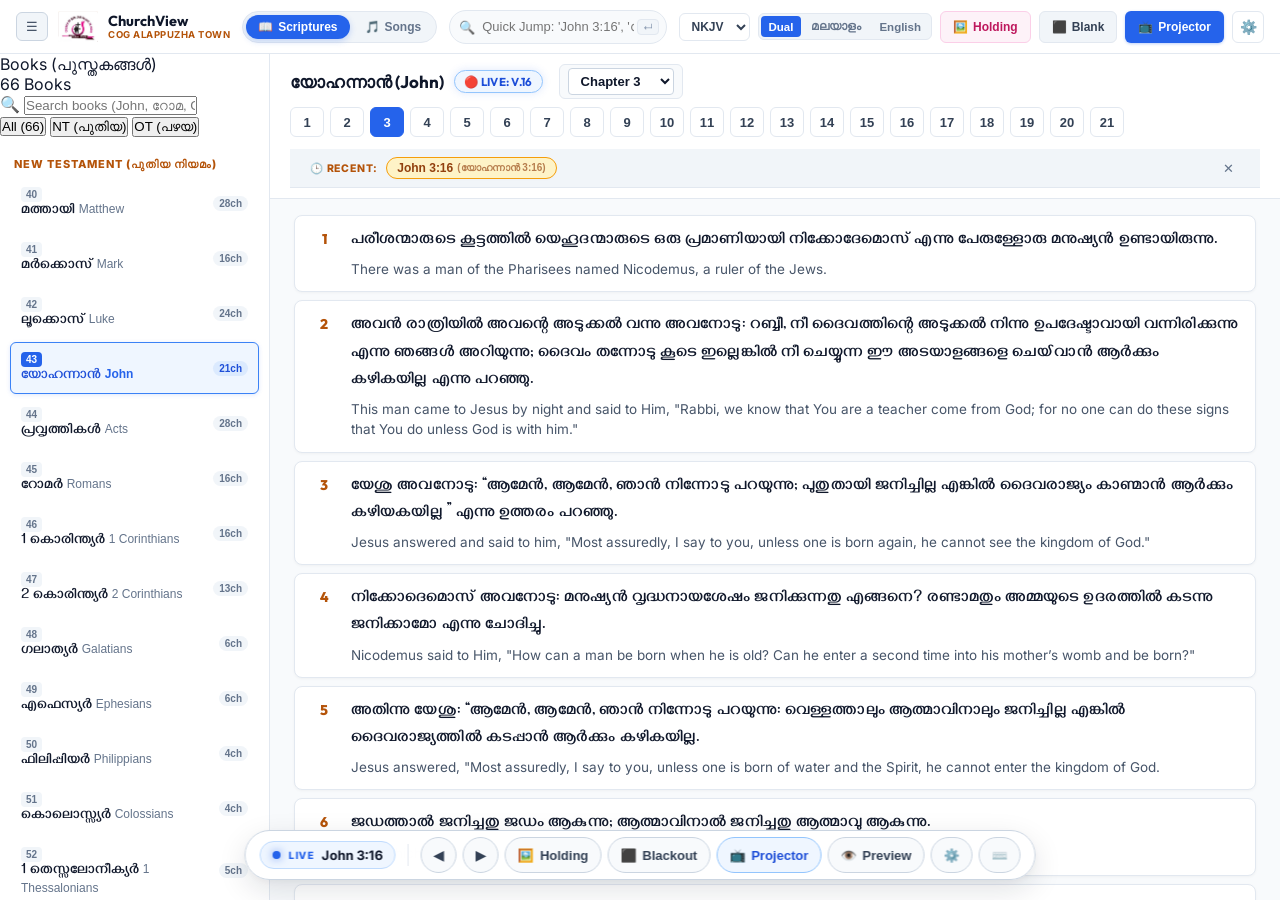
==== commit 7c29bba1: "Switch to Modern Soft Slate theme, eliminate 3-column side-by-side layout, and add floating live doc" ====
--- a/index.html
+++ b/index.html
@@ -20,6 +20,7 @@
         <header class="app-header">
             <!-- Church Branding -->
             <div class="brand-section">
+                <button class="btn-sidebar-toggle" onclick="toggleSidebar()" title="Toggle Library Sidebar (Ctrl+B)">☰</button>
                 <img src="alappuzha_cog_logo.png" alt="Church of God Alappuzha Town Logo" class="church-header-logo">
                 <div class="brand-title-wrap">
                     <div class="church-main-title">ChurchView</div>
@@ -150,38 +151,80 @@
             </aside>
 
             <!-- ============================================== -->
-            <!-- 1B. SONGS LEFT SIDEBAR: VerseView Songs Library-->
+            <!-- 1B. SONGS LEFT SIDEBAR: VerseView Songs & Setlists -->
             <!-- ============================================== -->
             <aside class="books-sidebar" id="sidebar-songs" style="display: none;">
                 <div class="sidebar-top-bar">
-                    <div class="sidebar-heading">VerseView Songs (ഗാനങ്ങൾ)</div>
-                    <div style="display: flex; align-items: center; gap: 8px;">
-                        <span class="sidebar-count-badge" id="songs-count-badge">1054 Songs</span>
-                        <button class="btn-mini-add-song" onclick="openAddSongModal()" title="Add Custom Church Song">+ Add</button>
-                    </div>
-                </div>
-
-                <!-- Songs Search Input & Filter Tabs -->
-                <div class="song-search-container">
-                    <div class="search-input-wrap">
-                        <span class="mini-search-icon">🔍</span>
-                        <input type="text" id="song-search-input" class="sidebar-search-input" 
-                               placeholder="Search song #, title, or lyrics..." 
-                               autocomplete="off" oninput="filterSongs(this.value)">
-                        <button id="song-search-clear-btn" class="sidebar-clear-btn" onclick="clearSongSearch()" style="display: none;" title="Clear search">✕</button>
-                    </div>
-                    <div class="filter-pill-group">
-                        <button class="pill-filter-btn active" id="song-tab-all" onclick="setSongFilter('ALL')">All Songs</button>
-                        <button class="pill-filter-btn" id="song-tab-ml" onclick="setSongFilter('MALAYALAM')">മലയാളം</button>
-                        <button class="pill-filter-btn" id="song-tab-en" onclick="setSongFilter('ENGLISH')">English</button>
-                    </div>
-                </div>
-
-                <!-- Scrollable Songs List -->
-                <div class="songs-scroll-area" id="songs-scroll-area">
-                    <div id="songs-list-container"></div>
-                    <div id="songs-empty-msg" class="empty-search-msg" style="display: none;">
-                        <span>🔍</span> No matching songs found
+                    <div class="sidebar-heading">Worship Songs (ഗാനങ്ങൾ)</div>
+                    <div style="display: flex; align-items: center; gap: 6px;">
+                        <button class="btn-mini-add-song" onclick="openAddSongModal()" title="Add Custom Church Song">+ Add Song</button>
+                    </div>
+                </div>
+
+                <!-- Sleek Tab Switcher: All Songs vs Service Setlist -->
+                <div class="sidebar-mode-toggle-bar">
+                    <button class="sidebar-mode-btn active" id="tab-all-songs" onclick="switchSongsSidebarTab('ALL')">
+                        <span>📚</span> All Songs (<span id="songs-count-badge">1054</span>)
+                    </button>
+                    <button class="sidebar-mode-btn" id="tab-setlist-songs" onclick="switchSongsSidebarTab('SETLIST')">
+                        <span>⭐</span> Service Setlist <span class="setlist-badge" id="setlist-count-badge">0</span>
+                    </button>
+                </div>
+
+                <!-- VIEW 1: All Songs Library -->
+                <div id="songs-all-container" style="display: flex; flex-direction: column; flex: 1; overflow: hidden;">
+                    <!-- Songs Search Input & Filter Tabs -->
+                    <div class="song-search-container">
+                        <div class="search-input-wrap">
+                            <span class="mini-search-icon">🔍</span>
+                            <input type="text" id="song-search-input" class="sidebar-search-input" 
+                                   placeholder="Search song #, title, or lyrics..." 
+                                   autocomplete="off" oninput="filterSongs(this.value)">
+                            <button id="song-search-clear-btn" class="sidebar-clear-btn" onclick="clearSongSearch()" style="display: none;" title="Clear search">✕</button>
+                        </div>
+                        <div class="filter-pill-group">
+                            <button class="pill-filter-btn active" id="song-tab-all" onclick="setSongFilter('ALL')">All</button>
+                            <button class="pill-filter-btn" id="song-tab-ml" onclick="setSongFilter('MALAYALAM')">മലയാളം</button>
+                            <button class="pill-filter-btn" id="song-tab-en" onclick="setSongFilter('ENGLISH')">English</button>
+                        </div>
+                    </div>
+
+                    <!-- Scrollable Songs List -->
+                    <div class="songs-scroll-area" id="songs-scroll-area">
+                        <div id="songs-list-container"></div>
+                        <div id="songs-empty-msg" class="empty-search-msg" style="display: none;">
+                            <span>🔍</span> No matching songs found
+                        </div>
+                    </div>
+                </div>
+
+                <!-- VIEW 2: Worship Service Setlist / Preplanned Songs -->
+                <div id="songs-setlist-container" style="display: none; flex-direction: column; flex: 1; overflow: hidden;">
+                    <div class="setlist-event-bar">
+                        <div class="setlist-event-select-wrap">
+                            <label class="setlist-event-label">Event / Service:</label>
+                            <select id="setlist-event-select" class="setlist-event-select" onchange="onSetlistEventChange(this.value)">
+                                <option value="Sunday Morning Worship">Sunday Morning Worship</option>
+                                <option value="Sunday Evening Service">Sunday Evening Service</option>
+                                <option value="Youth Fellowship">Youth Fellowship</option>
+                                <option value="Fasting Prayer">Fasting Prayer</option>
+                                <option value="__NEW__">➕ Create New Event...</option>
+                            </select>
+                        </div>
+                        <div class="setlist-bar-actions">
+                            <button class="btn-clear-setlist" onclick="clearCurrentSetlist()" title="Clear this setlist">Clear</button>
+                        </div>
+                    </div>
+
+                    <div class="setlist-scroll-area" id="setlist-scroll-area">
+                        <div id="setlist-items-container"></div>
+                        <div id="setlist-empty-msg" class="empty-search-msg" style="display: none;">
+                            <span style="font-size: 24px;">⭐</span>
+                            <div style="font-weight: 700; color: #cbd5e1; margin-top: 4px;">No songs in this setlist yet</div>
+                            <div style="font-size: 11.5px; color: #64748b; text-align: center; max-width: 200px; margin-top: 4px;">
+                                Click the <span style="color: var(--primary-gold);">☆</span> on any song in "All Songs" to add it for Sunday service!
+                            </div>
+                        </div>
                     </div>
                 </div>
             </aside>
@@ -235,12 +278,23 @@
                             </div>
                         </div>
                         <div class="song-header-actions">
+                            <button class="btn btn-secondary btn-setlist-star" id="btn-toggle-current-setlist" onclick="toggleCurrentSongInSetlist()" title="Add or remove from preplanned worship setlist">
+                                <span id="star-icon">☆</span> <span id="star-text">Add to Service</span>
+                            </button>
                             <span class="song-category-tag" id="song-active-category">Cross & Redemption</span>
                             <button class="btn btn-primary" onclick="projectCurrentSongStanza()" title="Project Current Stanza (Shortcut: Enter)">
                                 <span>🔴</span> PROJECT LIVE
                             </button>
                         </div>
                     </div>
+                    <!-- Preplanned Setlist Sequence Bar (Shows if current song is in setlist) -->
+                    <div id="setlist-sequence-bar" class="setlist-sequence-bar" style="display: none;">
+                        <span class="setlist-seq-label" id="setlist-seq-label">Service Order: Song 1 of 4</span>
+                        <div class="setlist-seq-buttons">
+                            <button class="btn-seq-nav" id="btn-seq-prev" onclick="navigateSetlistPrev()" title="Previous Song in Setlist">⏮️ Prev Song</button>
+                            <button class="btn-seq-nav btn-seq-next-primary" id="btn-seq-next" onclick="navigateSetlistNext()" title="Next Song in Setlist">Next Song in Service ⏭️</button>
+                        </div>
+                    </div>
                     <!-- Quick Stanza Pills (Chorus, Stanza 1, Stanza 2...) -->
                     <div class="stanzas-pills-bar" id="stanzas-pills-bar"></div>
                 </div>
@@ -252,90 +306,87 @@
             <!-- ============================================== -->
             <!-- 3. RIGHT SIDEBAR: Live Mirror & Controls       -->
             <!-- ============================================== -->
-            <aside class="preview-sidebar">
-                <div class="preview-header">
-                    <div class="preview-title">Audience Screen Mirror</div>
-                    <div class="live-indicator">
-                        <span class="pulse-dot"></span> LIVE
-                    </div>
-                </div>
-
-                <div class="preview-content-box">
-                    <!-- Miniature 16:9 Live Mirror -->
-                    <div class="preview-screen" id="preview-box">
-                        <!-- Live Mirror Mode (Verses or Songs) -->
-                        <div id="preview-verse-mode" class="preview-mode-wrap">
-                            <div class="preview-watermark-bg" id="preview-watermark-bg">
-                                <img src="alappuzha_emblem_trans.png" alt="Watermark Emblem">
-                            </div>
-                            <div class="preview-screen-ref" id="preview-ref">John 3:16</div>
-                            <div class="preview-screen-ml" id="preview-ml">Loading...</div>
-                            <div class="preview-screen-en" id="preview-en">Loading...</div>
-                            <div class="preview-corner-tag" id="preview-corner-tag">COG ALAPPUZHA TOWN</div>
-                        </div>
-
-                        <!-- Default Screen Mirror Mode (Shown when W is active) -->
-                        <div id="preview-default-mode" class="preview-mode-wrap preview-default-card" style="display: none;">
-                            <div class="mini-accent-bar mini-top" id="mini-accent-bar-top"></div>
-                            <div class="mini-emblem-box">
-                                <img src="alappuzha_cog_logo.png" alt="Emblem Logo" id="mini-emblem-img">
-                            </div>
-                            <div class="mini-title-cog" id="mini-title-cog">CHURCH OF GOD (FULL GOSPEL) IN INDIA</div>
-                            <div class="mini-title-town" id="mini-title-town">ALAPPUZHA TOWN</div>
-                            <div class="mini-divider" id="mini-divider"></div>
-                            <div class="mini-motto" id="mini-motto">WELCOME • WORSHIP • FELLOWSHIP</div>
-                            <div class="mini-verse-quote" id="mini-verse-quote">“Let everything that has breath praise the LORD.” • Ps 150:6</div>
-                            <div class="mini-accent-bar mini-bottom" id="mini-accent-bar-bottom"></div>
-                        </div>
-
-                        <!-- Blank Overlay Mirror -->
-                        <div id="preview-blank-overlay" class="preview-blank-overlay" style="display: none;">
-                            <span>⬛ SCREEN BLACKED OUT (B)</span>
-                        </div>
-                    </div>
-
-                    <!-- Quick Navigation -->
-                    <div class="quick-nav-row">
-                        <button class="btn-nav" onclick="navigatePrev()" title="Previous Verse / Stanza (Left / Up Arrow)">
-                            <span>◀</span> Previous
-                        </button>
-                        <button class="btn-nav" onclick="navigateNext()" title="Next Verse / Stanza (Right / Down Arrow)">
-                            <span>▶</span> Next
-                        </button>
-                    </div>
-
-                    <!-- Quick Projection Layout & Actions -->
-                    <div class="sidebar-action-card">
-                        <div class="sidebar-card-title">Projector Layout</div>
-                        <div class="segmented-control full-width" id="side-screen-layout-control">
-                            <button class="seg-btn active" data-mode="dual" onclick="setScriptureDisplayMode('dual')">Dual</button>
-                            <button class="seg-btn" data-mode="malayalam" onclick="setScriptureDisplayMode('malayalam')">മലയാളം</button>
-                            <button class="seg-btn" data-mode="english" onclick="setScriptureDisplayMode('english')">English</button>
-                        </div>
-                    </div>
-
-                    <!-- Quick Screen Blackout & Holding Toggles -->
-                    <div class="sidebar-screen-toggles">
-                        <button class="btn-side-toggle" id="side-default-btn" onclick="toggleDefaultScreen()" title="Holding / Welcome Screen (Shortcut: W)">
-                            <span>🖼️</span> Holding Screen (W)
-                        </button>
-                        <button class="btn-side-toggle" id="side-blank-btn" onclick="toggleBlank()" title="Blackout Projector Screen (Shortcut: B)">
-                            <span class="icon">⬛</span> Blackout (B)
-                        </button>
-                    </div>
-
-                    <!-- Clean Settings & Shortcuts Triggers -->
-                    <div class="sidebar-bottom-links">
-                        <button class="btn-side-link" onclick="openProjectorSettingsModal()">
-                            <span>⚙️</span> Projector & Font Settings
-                        </button>
-                        <button class="btn-side-link" onclick="openHelpModal()">
-                            <span>⌨️</span> Keyboard Shortcuts & Tips
-                        </button>
-                    </div>
-                </div>
-            </aside>
-
+        </div>
+
+        <!-- ============================================== -->
+        <!-- 3. FLOATING LIVE DOCK & PREVIEW POPOVER        -->
+        <!-- ============================================== -->
+        <div class="floating-live-dock" id="floating-live-dock">
+            <div class="dock-live-status" id="dock-live-status" onclick="toggleFloatingPreview()" title="Click to preview what audience sees">
+                <span class="dock-pulse-dot" id="dock-pulse-dot"></span>
+                <span class="dock-status-tag" id="dock-status-tag">LIVE</span>
+                <span class="dock-live-text" id="dock-live-text">John 3:16</span>
+            </div>
+
+            <div class="dock-divider"></div>
+
+            <div class="dock-actions">
+                <button class="dock-btn" onclick="navigatePrev()" title="Previous Verse / Song Stanza (Left or Up Arrow)">
+                    <span>◀</span>
+                </button>
+                <button class="dock-btn" onclick="navigateNext()" title="Next Verse / Song Stanza (Right or Down Arrow)">
+                    <span>▶</span>
+                </button>
+                <button class="dock-btn dock-btn-holding" id="dock-btn-holding" onclick="toggleDefaultScreen()" title="Holding / Welcome Screen (Shortcut: W)">
+                    <span>🖼️</span> Holding
+                </button>
+                <button class="dock-btn dock-btn-blackout" id="dock-btn-blackout" onclick="toggleBlank()" title="Blackout Screen (Shortcut: B)">
+                    <span class="icon">⬛</span> Blackout
+                </button>
+                <button class="dock-btn dock-btn-proj" onclick="openProjectorWindow()" title="Open Projector Display Window (Shortcut: O / F11)">
+                    <span>📺</span> Projector
+                </button>
+                <button class="dock-btn" id="dock-btn-preview" onclick="toggleFloatingPreview()" title="Toggle Mini Audience Preview Popover">
+                    <span>👁️</span> Preview
+                </button>
+                <button class="dock-btn" onclick="openProjectorSettingsModal()" title="Projector & Font Settings">
+                    <span>⚙️</span>
+                </button>
+                <button class="dock-btn" onclick="openHelpModal()" title="Keyboard Shortcuts & Operator Guide">
+                    <span>⌨️</span>
+                </button>
+            </div>
+        </div>
+
+        <!-- Floating Mini Audience Screen Preview Popover -->
+        <div class="floating-preview-card" id="floating-preview-card" style="display: none;">
+            <div class="floating-preview-header">
+                <div class="floating-preview-title">
+                    <span class="dock-pulse-dot"></span> Audience Mirror
+                </div>
+                <button class="floating-preview-close" onclick="toggleFloatingPreview()">&times;</button>
+            </div>
+            <div class="preview-screen" id="preview-box">
+                <!-- Live Mirror Mode (Verses or Songs) -->
+                <div id="preview-verse-mode" class="preview-mode-wrap">
+                    <div class="preview-watermark-bg" id="preview-watermark-bg">
+                        <img src="alappuzha_emblem_trans.png" alt="Watermark Emblem">
+                    </div>
+                    <div class="preview-screen-ref" id="preview-ref">John 3:16</div>
+                    <div class="preview-screen-ml" id="preview-ml">Loading...</div>
+                    <div class="preview-screen-en" id="preview-en">Loading...</div>
+                    <div class="preview-corner-tag" id="preview-corner-tag">COG ALAPPUZHA TOWN</div>
+                </div>
+
+                <!-- Default Screen Mirror Mode (Shown when W is active) -->
+                <div id="preview-default-mode" class="preview-mode-wrap preview-default-card" style="display: none;">
+                    <div class="mini-accent-bar mini-top" id="mini-accent-bar-top"></div>
+                    <div class="mini-emblem-box">
+                        <img src="alappuzha_cog_logo.png" alt="Emblem Logo" id="mini-emblem-img">
+                    </div>
+                    <div class="mini-title-cog" id="mini-title-cog">CHURCH OF GOD (FULL GOSPEL) IN INDIA</div>
+                    <div class="mini-title-town" id="mini-title-town">ALAPPUZHA TOWN</div>
+                    <div class="mini-divider" id="mini-divider"></div>
+                    <div class="mini-motto" id="mini-motto">WELCOME • WORSHIP • FELLOWSHIP</div>
+                    <div class="mini-verse-quote" id="mini-verse-quote">“Let everything that has breath praise the LORD.” • Ps 150:6</div>
+                    <div class="mini-accent-bar mini-bottom" id="mini-accent-bar-bottom"></div>
+                </div>
+
+                <!-- Blank Overlay Mirror -->
+                <div id="preview-blank-overlay" class="preview-blank-overlay" style="display: none;">
+                    <span>⬛ SCREEN BLACKED OUT (B)</span>
+                </div>
+            </div>
         </div>
 
         <!-- Mobile Sticky Bottom Controller (Visible on screens <= 1024px) -->
@@ -532,6 +583,26 @@
                 <button class="btn btn-primary" onclick="closeHelpModal()">Got It</button>
             </div>
         </div>
+    <!-- Modal: Create New Worship Event / Service -->
+    <div id="create-event-modal" class="modal-backdrop" style="display: none;">
+        <div class="modal-dialog" style="max-width: 440px;">
+            <div class="modal-header">
+                <div class="modal-title">✨ Create Worship Event / Service</div>
+                <button class="modal-close-btn" onclick="closeCreateEventModal()">&times;</button>
+            </div>
+            <div class="modal-body">
+                <div class="form-group">
+                    <label>Event or Service Name (ആരാധന പേര്):</label>
+                    <input type="text" id="new-event-name-input" class="form-control" 
+                           placeholder="e.g. Sunday Morning Worship, Cottage Prayer" 
+                           autocomplete="off">
+                </div>
+            </div>
+            <div class="modal-footer">
+                <button class="btn btn-secondary" onclick="closeCreateEventModal()">Cancel</button>
+                <button class="btn btn-primary" onclick="confirmCreateEvent()">Create Event</button>
+            </div>
+        </div>
     </div>
 
     <script src="presenter.js"></script>
--- a/styles.css
+++ b/styles.css
@@ -1,18 +1,18 @@
 @import url('https://fonts.googleapis.com/css2?family=Gayathri:wght@400;700&family=Inter:wght@400;500;600;700&family=Manjari:wght@400;700&family=Outfit:wght@400;500;600;700&display=swap');
 
 :root {
-    --bg-dark: #0f1117;
-    --bg-surface: #181c27;
-    --bg-card: #202637;
-    --bg-card-hover: #293046;
-    --primary-gold: #f5b041;
-    --primary-blue: #3b82f6;
-    --primary-blue-glow: rgba(59, 130, 246, 0.35);
-    --gold-glow: rgba(245, 176, 65, 0.4);
-    --text-primary: #f8fafc;
-    --text-secondary: #94a3b8;
-    --text-muted: #64748b;
-    --border-color: #2e364f;
+    --bg-dark: #f8fafc;
+    --bg-surface: #ffffff;
+    --bg-card: #ffffff;
+    --bg-card-hover: #f1f5f9;
+    --primary-gold: #b45309;
+    --primary-blue: #2563eb;
+    --primary-blue-glow: rgba(37, 99, 235, 0.15);
+    --gold-glow: rgba(180, 83, 9, 0.2);
+    --text-primary: #0f172a;
+    --text-secondary: #475569;
+    --text-muted: #94a3b8;
+    --border-color: #e2e8f0;
     --accent-red: #ef4444;
     --accent-green: #10b981;
 }
@@ -35,19 +35,20 @@
 #loading-overlay {
     position: fixed;
     inset: 0;
-    background: #0b0d13;
+    background: #f8fafc;
     z-index: 9999;
     display: flex;
     flex-direction: column;
     align-items: center;
     justify-content: center;
     gap: 16px;
+    color: #0f172a;
 }
 .spinner {
-    width: 48px;
-    height: 48px;
-    border: 4px solid var(--border-color);
-    border-top: 4px solid var(--primary-gold);
+    width: 44px;
+    height: 44px;
+    border: 3.5px solid #e2e8f0;
+    border-top: 3.5px solid var(--primary-blue);
     border-radius: 50%;
     animation: spin 0.8s linear infinite;
 }
@@ -62,7 +63,7 @@
 
 /* Top App Header */
 .app-header {
-    background: #0d101a;
+    background: #ffffff;
     border-bottom: 1px solid var(--border-color);
     padding: 0 16px;
     height: 54px;
@@ -70,6 +71,7 @@
     align-items: center;
     justify-content: space-between;
     gap: 12px;
+    box-shadow: 0 1px 3px rgba(0, 0, 0, 0.03);
 }
 
 .brand-section {
@@ -90,9 +92,9 @@
 }
 .church-main-title {
     font-family: 'Outfit', sans-serif;
-    font-size: 14px;
-    font-weight: 700;
-    color: #ffffff;
+    font-size: 14.5px;
+    font-weight: 700;
+    color: #0f172a;
     line-height: 1.15;
 }
 .church-sub-title {
@@ -106,7 +108,7 @@
 /* Nav Mode Switcher */
 .nav-mode-switcher {
     display: flex;
-    background: #141826;
+    background: #f1f5f9;
     border: 1px solid var(--border-color);
     border-radius: 20px;
     padding: 3px;
@@ -116,7 +118,7 @@
 .nav-mode-btn {
     background: transparent;
     border: none;
-    color: #94a3b8;
+    color: #64748b;
     font-size: 12px;
     font-weight: 600;
     padding: 5px 12px;
@@ -128,18 +130,18 @@
     transition: all 0.15s ease;
 }
 .nav-mode-btn:hover {
-    color: #ffffff;
+    color: #0f172a;
 }
 .nav-mode-btn.active {
     background: #2563eb;
     color: #ffffff;
-    box-shadow: 0 2px 6px rgba(37, 99, 235, 0.35);
+    box-shadow: 0 2px 6px rgba(37, 99, 235, 0.25);
 }
 
 /* Search Bar */
 .search-wrapper {
     flex: 1;
-    max-width: 320px;
+    max-width: 340px;
     min-width: 180px;
     position: relative;
     display: flex;
@@ -148,20 +150,20 @@
 .search-input {
     width: 100%;
     height: 34px;
-    background: #131724;
+    background: #f8fafc;
     border: 1px solid var(--border-color);
     border-radius: 17px;
     padding: 0 32px 0 32px;
-    color: #fff;
+    color: #0f172a;
     font-size: 13px;
     font-weight: 500;
     outline: none;
     transition: all 0.2s ease;
 }
 .search-input:focus {
-    border-color: var(--primary-gold);
-    box-shadow: 0 0 0 2px rgba(245, 176, 65, 0.2);
-    background: #171c2c;
+    border-color: #2563eb;
+    box-shadow: 0 0 0 2px rgba(37, 99, 235, 0.15);
+    background: #ffffff;
 }
 .search-icon {
     position: absolute;
@@ -173,7 +175,8 @@
 .search-hint {
     position: absolute;
     right: 8px;
-    background: #1f2638;
+    background: #f1f5f9;
+    border: 1px solid #e2e8f0;
     border-radius: 4px;
     padding: 1px 5px;
     font-size: 10px;
@@ -192,24 +195,24 @@
     align-items: center;
 }
 .header-clean-select {
-    background: #141826;
+    background: #ffffff;
     border: 1px solid var(--border-color);
-    color: #e2e8f0;
+    color: #334155;
     font-size: 12px;
-    font-weight: 700;
+    font-weight: 600;
     padding: 5px 8px;
     border-radius: 6px;
     outline: none;
     cursor: pointer;
 }
 .header-clean-select:focus {
-    border-color: var(--primary-gold);
+    border-color: #2563eb;
 }
 
 /* Segmented Control in Header */
 .segmented-control {
     display: flex;
-    background: #131724;
+    background: #f1f5f9;
     border: 1px solid var(--border-color);
     border-radius: 6px;
     padding: 2px;
@@ -221,7 +224,7 @@
 .seg-btn {
     background: transparent;
     border: none;
-    color: #94a3b8;
+    color: #64748b;
     font-size: 11.5px;
     font-weight: 600;
     padding: 4px 8px;
@@ -232,19 +235,19 @@
     transition: all 0.15s ease;
 }
 .seg-btn:hover {
-    color: #fff;
+    color: #0f172a;
 }
 .seg-btn.active {
-    background: var(--primary-gold);
-    color: #0b0f19;
-    font-weight: 800;
+    background: #2563eb;
+    color: #ffffff;
+    font-weight: 700;
 }
 
 .btn-header-action {
     display: inline-flex;
     align-items: center;
     gap: 5px;
-    padding: 6px 11px;
+    padding: 6px 12px;
     border-radius: 6px;
     font-size: 12px;
     font-weight: 600;
@@ -254,20 +257,20 @@
     height: 32px;
 }
 .btn-primary {
-    background: linear-gradient(135deg, #2563eb, #1d4ed8);
+    background: #2563eb;
     color: #fff;
-    box-shadow: 0 2px 6px rgba(37, 99, 235, 0.35);
+    box-shadow: 0 1px 3px rgba(37, 99, 235, 0.3);
 }
 .btn-primary:hover {
-    background: #3b82f6;
+    background: #1d4ed8;
 }
 .btn-blank {
-    background: #1c2233;
-    border-color: var(--border-color);
-    color: #cbd5e1;
+    background: #f1f5f9;
+    border: 1px solid var(--border-color);
+    color: #334155;
 }
 .btn-blank:hover {
-    background: #252e44;
+    background: #e2e8f0;
 }
 .btn-blank.blank-active {
     background: var(--accent-red);
@@ -275,44 +278,68 @@
     border-color: var(--accent-red);
 }
 .btn-default-screen {
-    background: #24192b;
-    border: 1px solid #701a75;
-    color: #f472b6;
+    background: #fdf2f8;
+    border: 1px solid #fbcfe8;
+    color: #be185d;
 }
 .btn-default-screen:hover {
-    background: #361a40;
+    background: #fce7f3;
 }
 .btn-default-screen.active {
     background: #be185d;
-    border-color: #f472b6;
+    border-color: #be185d;
     color: #ffffff;
 }
 .btn-icon-only {
-    background: #141826;
+    background: #ffffff;
     border: 1px solid var(--border-color);
-    color: #94a3b8;
+    color: #64748b;
     width: 32px;
     padding: 0;
     justify-content: center;
     font-size: 14px;
 }
 .btn-icon-only:hover {
-    background: #1e2538;
-    color: #ffffff;
-}
-
-
-/* Main Workbench Layout */
+    background: #f1f5f9;
+    color: #0f172a;
+}
+
+/* Main Workbench Layout: Clean 2-column layout (Left Navigator + Main Canvas) */
 .workbench-grid {
     display: grid;
-    grid-template-columns: 250px 1fr 290px;
+    grid-template-columns: 270px 1fr;
     height: calc(100vh - 54px);
     overflow: hidden;
+    background: var(--bg-dark);
+    transition: grid-template-columns 0.2s ease;
+}
+.workbench-grid.sidebar-collapsed {
+    grid-template-columns: 0px 1fr !important;
+}
+.workbench-grid.sidebar-collapsed .books-sidebar {
+    display: none !important;
+}
+.btn-sidebar-toggle {
+    background: #f1f5f9;
+    border: 1px solid #cbd5e1;
+    border-radius: 6px;
+    padding: 6px 9px;
+    font-size: 13px;
+    color: #475569;
+    cursor: pointer;
+    transition: all 0.15s ease;
+    display: flex;
+    align-items: center;
+    justify-content: center;
+}
+.btn-sidebar-toggle:hover {
+    background: #e2e8f0;
+    color: #0f172a;
 }
 
 /* Left Sidebar - Books Navigator */
 .books-sidebar {
-    background: var(--bg-surface);
+    background: #ffffff;
     border-right: 1px solid var(--border-color);
     display: flex;
     flex-direction: column;
@@ -321,16 +348,18 @@
 .sidebar-header {
     padding: 12px 14px;
     border-bottom: 1px solid var(--border-color);
-    font-size: 13px;
+    font-size: 12px;
     font-weight: 700;
     text-transform: uppercase;
     letter-spacing: 0.8px;
-    color: var(--text-secondary);
+    color: #64748b;
+    background: #ffffff;
 }
 .books-scroll-area {
     flex: 1;
     overflow-y: auto;
     padding: 10px;
+    background: #ffffff;
 }
 .testament-label {
     font-size: 11px;
@@ -346,34 +375,70 @@
     align-items: center;
     justify-content: space-between;
     padding: 8px 10px;
-    margin-bottom: 4px;
+    margin-bottom: 3px;
     background: transparent;
     border: 1px solid transparent;
     border-radius: 6px;
     cursor: pointer;
     text-align: left;
     transition: all 0.15s ease;
-    color: var(--text-secondary);
+    color: #334155;
 }
 .book-btn:hover {
-    background: var(--bg-card);
-    color: #fff;
+    background: #f1f5f9;
+    border-color: #e2e8f0;
+    color: #0f172a;
 }
 .book-btn.active {
-    background: #1e3a8a;
+    background: #eff6ff;
     border-color: #3b82f6;
-    color: #fff;
+    color: #1d4ed8;
     font-weight: 600;
-    box-shadow: 0 2px 8px rgba(37, 99, 235, 0.25);
+    box-shadow: 0 1px 4px rgba(37, 99, 235, 0.15);
 }
 .book-name-ml {
     font-family: 'Gayathri', sans-serif;
     font-size: 15px;
     font-weight: 700;
+    color: #0f172a;
 }
 .book-name-en {
     font-size: 12px;
-    opacity: 0.8;
+    color: #64748b;
+}
+.book-btn.active .book-name-ml {
+    color: #1d4ed8;
+}
+.book-btn.active .book-name-en {
+    color: #2563eb;
+}
+.book-order-pill {
+    font-size: 10px;
+    font-weight: 700;
+    background: #f1f5f9;
+    color: #64748b;
+    padding: 2px 5px;
+    border-radius: 4px;
+    min-width: 20px;
+    text-align: center;
+    flex-shrink: 0;
+}
+.book-btn.active .book-order-pill {
+    background: #2563eb;
+    color: #ffffff;
+}
+.book-ch-pill {
+    font-size: 10px;
+    color: #64748b;
+    background: #f1f5f9;
+    padding: 2px 6px;
+    border-radius: 10px;
+    font-weight: 600;
+    flex-shrink: 0;
+}
+.book-btn.active .book-ch-pill {
+    background: #dbeafe;
+    color: #1d4ed8;
 }
 
 /* Center Panel - Full Chapter Verse Navigator */
@@ -385,12 +450,13 @@
 }
 
 .chapter-nav-bar {
-    background: #141722;
+    background: #ffffff;
     border-bottom: 1px solid var(--border-color);
-    padding: 10px 16px;
+    padding: 10px 20px;
     display: flex;
     flex-direction: column;
     gap: 8px;
+    box-shadow: 0 1px 2px rgba(0, 0, 0, 0.02);
 }
 .chapter-header-row {
     display: flex;
@@ -403,9 +469,9 @@
     gap: 16px;
 }
 .chapter-header-title {
-    font-size: 16px;
-    font-weight: 700;
-    color: var(--primary-gold);
+    font-size: 17px;
+    font-weight: 700;
+    color: #0f172a;
     font-family: 'Outfit', sans-serif;
     display: flex;
     align-items: center;
@@ -423,50 +489,49 @@
     letter-spacing: 0.3px;
 }
 .live-status-pill.live-here {
-    background: rgba(239, 68, 68, 0.15);
-    color: #f87171;
-    border: 1px solid rgba(239, 68, 68, 0.4);
-    box-shadow: 0 0 8px rgba(239, 68, 68, 0.2);
+    background: rgba(239, 68, 68, 0.1);
+    color: #dc2626;
+    border: 1px solid rgba(239, 68, 68, 0.3);
 }
 .live-status-pill.live-other {
-    background: rgba(245, 176, 65, 0.15);
-    color: var(--primary-gold);
-    border: 1px solid rgba(245, 176, 65, 0.35);
+    background: rgba(37, 99, 235, 0.1);
+    color: #2563eb;
+    border: 1px solid rgba(37, 99, 235, 0.3);
 }
 .chapter-dropdown-wrap {
     display: flex;
     align-items: center;
     gap: 6px;
-    background: #1e2437;
+    background: #f8fafc;
     padding: 3px 8px;
     border-radius: 6px;
     border: 1px solid var(--border-color);
 }
 .chapter-select-box {
-    background: #141824;
-    border: 1px solid #333d59;
-    color: #fff;
+    background: #ffffff;
+    border: 1px solid #cbd5e1;
+    color: #0f172a;
     font-size: 13px;
-    font-weight: 700;
+    font-weight: 600;
     padding: 4px 8px;
     border-radius: 4px;
     cursor: pointer;
     outline: none;
 }
 .chapter-select-box:focus {
-    border-color: var(--primary-gold);
+    border-color: #2563eb;
 }
 .keyboard-shortcuts-hint {
     font-size: 12px;
     color: var(--text-muted);
 }
 .keyboard-shortcuts-hint kbd {
-    background: #23293c;
+    background: #f1f5f9;
     border: 1px solid var(--border-color);
     border-radius: 4px;
     padding: 1px 5px;
     font-size: 11px;
-    color: #e2e8f0;
+    color: #334155;
 }
 
 /* Chapter Pill Selector */
@@ -481,16 +546,16 @@
     height: 4px;
 }
 .chapter-pills-container::-webkit-scrollbar-thumb {
-    background: var(--border-color);
+    background: #cbd5e1;
     border-radius: 4px;
 }
 .chapter-pill {
-    min-width: 36px;
-    height: 32px;
-    background: var(--bg-surface);
+    min-width: 34px;
+    height: 30px;
+    background: #ffffff;
     border: 1px solid var(--border-color);
     border-radius: 6px;
-    color: #cbd5e1;
+    color: #334155;
     font-size: 13px;
     font-weight: 600;
     cursor: pointer;
@@ -501,15 +566,15 @@
     flex-shrink: 0;
 }
 .chapter-pill:hover {
-    background: var(--bg-card);
-    border-color: #4b5563;
-    color: #fff;
+    background: #f1f5f9;
+    border-color: #cbd5e1;
+    color: #0f172a;
 }
 .chapter-pill.active {
-    background: var(--primary-gold);
-    border-color: var(--primary-gold);
-    color: #000;
-    font-weight: 800;
+    background: #2563eb;
+    border-color: #2563eb;
+    color: #ffffff;
+    font-weight: 700;
 }
 
 /* Recent Verses History Bar */
@@ -517,8 +582,8 @@
     display: flex;
     align-items: center;
     gap: 8px;
-    padding: 6px 14px;
-    background: #0d1017;
+    padding: 6px 20px;
+    background: #f1f5f9;
     border-bottom: 1px solid var(--border-color);
     min-height: 36px;
 }
@@ -545,27 +610,28 @@
     display: inline-flex;
     align-items: center;
     gap: 4px;
-    background: #1a2030;
-    border: 1px solid #2d3748;
-    color: #cbd5e1;
-    padding: 3px 9px;
+    background: #ffffff;
+    border: 1px solid var(--border-color);
+    color: #334155;
+    padding: 3px 10px;
     border-radius: 12px;
-    font-size: 11.5px;
+    font-size: 12px;
     font-weight: 600;
     white-space: nowrap;
     cursor: pointer;
     transition: all 0.15s ease;
+    box-shadow: 0 1px 2px rgba(0,0,0,0.02);
 }
 .history-chip:hover {
-    background: #2563eb;
+    background: #eff6ff;
     border-color: #3b82f6;
-    color: #ffffff;
+    color: #1d4ed8;
     transform: translateY(-1px);
 }
 .history-chip.current {
-    background: rgba(245, 176, 65, 0.2);
-    border-color: var(--primary-gold);
-    color: var(--primary-gold);
+    background: #fef3c7;
+    border-color: #f59e0b;
+    color: #92400e;
     font-weight: 700;
 }
 .history-empty-hint {
@@ -587,39 +653,42 @@
 }
 .btn-clear-history:hover {
     color: #ef4444;
-    background: rgba(239, 68, 68, 0.15);
-}
-
-/* Verse Cards Scroll Area (The Heart of VerseVIEW) */
+    background: rgba(239, 68, 68, 0.1);
+}
+
+/* Verse Cards Scroll Area (The Heart of ChurchView) */
 .verses-scroll-area {
     flex: 1;
     overflow-y: auto;
-    padding: 10px 14px;
-    display: flex;
-    flex-direction: column;
-    gap: 6px;
+    padding: 16px 24px;
+    display: flex;
+    flex-direction: column;
+    gap: 8px;
+    background: var(--bg-dark);
 }
 
 .verse-card {
-    background: var(--bg-card);
+    background: #ffffff;
     border: 1px solid var(--border-color);
     border-radius: 8px;
-    padding: 9px 13px;
-    display: flex;
-    gap: 12px;
+    padding: 12px 16px;
+    display: flex;
+    gap: 14px;
     cursor: pointer;
     transition: all 0.15s ease;
     position: relative;
+    box-shadow: 0 1px 3px rgba(0, 0, 0, 0.04);
 }
 .verse-card:hover {
-    background: var(--bg-card-hover);
-    border-color: #475569;
+    background: #f8fafc;
+    border-color: #cbd5e1;
+    box-shadow: 0 4px 10px rgba(0, 0, 0, 0.06);
     transform: translateY(-1px);
 }
 .verse-card.selected-live {
-    background: #172554;
-    border-color: var(--primary-gold);
-    box-shadow: 0 0 0 1px var(--primary-gold), 0 4px 14px rgba(0, 0, 0, 0.4);
+    background: #eff6ff;
+    border-color: #3b82f6;
+    box-shadow: 0 0 0 1.5px #3b82f6, 0 4px 14px rgba(37, 99, 235, 0.12);
 }
 .verse-num-badge {
     display: flex;
@@ -631,19 +700,22 @@
     padding-top: 2px;
 }
 .v-num {
-    font-size: 13.5px;
-    font-weight: 700;
-    color: var(--primary-gold);
+    font-size: 14px;
+    font-weight: 800;
+    color: #b45309;
     font-family: 'Outfit', sans-serif;
+}
+.selected-live .v-num {
+    color: #2563eb;
 }
 .live-tag {
     display: none;
-    background: var(--primary-gold);
-    color: #000;
+    background: #2563eb;
+    color: #ffffff;
     font-size: 9px;
     font-weight: 800;
-    padding: 1px 4px;
-    border-radius: 3px;
+    padding: 1px 5px;
+    border-radius: 4px;
     letter-spacing: 0.5px;
 }
 .selected-live .live-tag {
@@ -654,34 +726,31 @@
     flex: 1;
     display: flex;
     flex-direction: column;
-    gap: 3px;
+    gap: 4px;
 }
 .verse-ml {
     font-family: 'Gayathri', 'Manjari', 'Nirmala UI', 'Kartika', 'Arial Unicode MS', sans-serif;
-    color: #f8fafc;
-    font-size: 16.5px !important;
+    color: #0f172a;
+    font-size: 17px !important;
     font-weight: 600;
-    line-height: 1.5;
+    line-height: 1.6;
     letter-spacing: 0.1px;
 }
 .verse-en {
     font-family: 'Inter', -apple-system, BlinkMacSystemFont, 'Segoe UI', Roboto, sans-serif;
-    color: #94a3b8;
-    font-size: 13px !important;
+    color: #475569;
+    font-size: 13.5px !important;
     font-weight: 400;
-    line-height: 1.45;
+    line-height: 1.5;
 }
 .selected-live .verse-en {
-    color: #e2e8f0;
-}
-
-/* Right Panel - Live Preview & Controls */
+    color: #1e293b;
+    font-weight: 500;
+}
+
+/* Right Panel - Live Preview & Controls (Hidden on desktop in favor of floating dock) */
 .preview-sidebar {
-    background: var(--bg-surface);
-    border-left: 1px solid var(--border-color);
-    display: flex;
-    flex-direction: column;
-    overflow: hidden;
+    display: none !important;
 }
 .preview-header {
     padding: 12px 16px;
@@ -1012,9 +1081,9 @@
     width: 100%;
     height: 6px;
     border-radius: 3px;
-    background: #1e2538;
+    background: #e2e8f0;
     outline: none;
-    accent-color: var(--primary-gold);
+    accent-color: #2563eb;
     cursor: pointer;
     margin-top: 6px;
 }
@@ -1027,23 +1096,23 @@
     display: flex;
     align-items: center;
     gap: 8px;
-    background: #121624;
-    border: 1px solid var(--border-color);
+    background: #f8fafc;
+    border: 1px solid #e2e8f0;
     border-radius: 6px;
     padding: 8px 10px;
     font-size: 12.5px;
-    color: #e2e8f0;
+    color: #1e293b;
 }
 .shortcut-item kbd {
-    background: #23293c;
-    border: 1px solid #3b4258;
+    background: #ffffff;
+    border: 1px solid #cbd5e1;
     border-radius: 4px;
     padding: 2px 6px;
     font-size: 11px;
     font-weight: 700;
-    color: var(--primary-gold);
+    color: #2563eb;
     font-family: inherit;
-    box-shadow: 0 1px 2px rgba(0,0,0,0.3);
+    box-shadow: 0 1px 2px rgba(0,0,0,0.06);
 }
 
 /* ========================================================= */
@@ -1408,12 +1477,12 @@
 }
 
 .modal-dialog {
-    background: #141824;
-    border: 1px solid #2d3748;
+    background: #ffffff;
+    border: 1px solid #e2e8f0;
     border-radius: 14px;
     width: 100%;
     max-width: 540px;
-    box-shadow: 0 20px 60px rgba(0, 0, 0, 0.8), 0 0 0 1px rgba(255, 255, 255, 0.05);
+    box-shadow: 0 20px 50px rgba(15, 23, 42, 0.12), 0 0 0 1px rgba(0, 0, 0, 0.04);
     display: flex;
     flex-direction: column;
     overflow: hidden;
@@ -1424,25 +1493,25 @@
     align-items: center;
     justify-content: space-between;
     padding: 16px 20px;
-    border-bottom: 1px solid #232a3b;
-    background: #10141f;
+    border-bottom: 1px solid #e2e8f0;
+    background: #f8fafc;
 }
 .modal-title {
     font-size: 15px;
     font-weight: 700;
-    color: #f1f5f9;
+    color: #0f172a;
 }
 .modal-close-btn {
     background: none;
     border: none;
-    font-size: 24px;
-    color: #94a3b8;
+    font-size: 22px;
+    color: #64748b;
     cursor: pointer;
     line-height: 1;
     transition: color 0.15s ease;
 }
 .modal-close-btn:hover {
-    color: #ffffff;
+    color: #0f172a;
 }
 
 .modal-body {
@@ -1452,6 +1521,7 @@
     gap: 14px;
     max-height: 70vh;
     overflow-y: auto;
+    background: #ffffff;
 }
 
 .form-group {
@@ -1462,23 +1532,24 @@
 .form-group label {
     font-size: 12px;
     font-weight: 600;
-    color: #cbd5e1;
+    color: #475569;
     letter-spacing: 0.3px;
 }
 .form-control {
-    background: #0f121d;
-    border: 1px solid #2d3748;
+    background: #f8fafc;
+    border: 1px solid #cbd5e1;
     border-radius: 6px;
     padding: 9px 12px;
-    color: #ffffff;
+    color: #0f172a;
     font-size: 13.5px;
     font-family: inherit;
     outline: none;
-    transition: border-color 0.2s ease;
+    transition: all 0.2s ease;
 }
 .form-control:focus {
-    border-color: #3b82f6;
-    box-shadow: 0 0 0 3px rgba(59, 130, 246, 0.2);
+    background: #ffffff;
+    border-color: #2563eb;
+    box-shadow: 0 0 0 3px rgba(37, 99, 235, 0.15);
 }
 .form-row {
     display: flex;
@@ -1495,17 +1566,18 @@
     justify-content: flex-end;
     gap: 10px;
     padding: 14px 20px;
-    border-top: 1px solid #232a3b;
-    background: #10141f;
+    border-top: 1px solid #e2e8f0;
+    background: #f8fafc;
 }
 .btn-secondary {
-    background: #1e2433;
-    border: 1px solid #374151;
-    color: #cbd5e1;
+    background: #ffffff;
+    border: 1px solid #cbd5e1;
+    color: #334155;
 }
 .btn-secondary:hover {
-    background: #2a3346;
-    color: #ffffff;
+    background: #f1f5f9;
+    border-color: #94a3b8;
+    color: #0f172a;
 }
 
 /* Live status pill indicators for workbench chapter header */
@@ -1522,295 +1594,191 @@
     letter-spacing: 0.3px;
     text-transform: uppercase;
 }
-
 .live-status-pill.live-here {
-    background: rgba(239, 68, 68, 0.18);
-    color: #fca5a5;
-    border: 1px solid rgba(239, 68, 68, 0.45);
-    box-shadow: 0 0 10px rgba(239, 68, 68, 0.2);
-}
-
+    background: #eff6ff;
+    color: #1d4ed8;
+    border: 1px solid #93c5fd;
+    box-shadow: 0 0 8px rgba(37, 99, 235, 0.15);
+}
 .live-status-pill.live-other {
-    background: rgba(59, 130, 246, 0.18);
-    color: #93c5fd;
-    border: 1px solid rgba(59, 130, 246, 0.45);
-    box-shadow: 0 0 10px rgba(59, 130, 246, 0.2);
+    background: #f1f5f9;
+    color: #475569;
+    border: 1px solid #cbd5e1;
 }
 
 /* ========================================================= */
-/* HEADER MODE SWITCHER (SCRIPTURES vs SONGS)                */
+/* FLOATING LIVE DOCK & FLOATING AUDIENCE PREVIEW            */
 /* ========================================================= */
-.nav-mode-switcher {
-    display: flex;
-    background: #0d1019;
-    border: 1px solid var(--border-color);
-    border-radius: 8px;
-    padding: 3px;
-    gap: 3px;
-    box-shadow: inset 0 1px 3px rgba(0, 0, 0, 0.4);
-}
-.nav-mode-btn {
-    display: flex;
-    align-items: center;
-    gap: 7px;
-    background: transparent;
-    border: none;
-    color: #94a3b8;
-    font-size: 12px;
-    font-weight: 700;
-    letter-spacing: 0.6px;
-    padding: 7px 15px;
-    border-radius: 6px;
-    cursor: pointer;
-    transition: all 0.2s cubic-bezier(0.4, 0, 0.2, 1);
-}
-.nav-mode-btn:hover {
-    color: #ffffff;
-    background: rgba(255, 255, 255, 0.06);
-}
-.nav-mode-btn.active {
-    background: linear-gradient(135deg, #2563eb, #1d4ed8);
-    color: #ffffff;
-    box-shadow: 0 2px 10px rgba(37, 99, 235, 0.45);
-}
-.nav-mode-btn#nav-btn-songs.active {
-    background: linear-gradient(135deg, #d97706, #b45309);
-    color: #ffffff;
-    box-shadow: 0 2px 10px rgba(217, 119, 6, 0.45);
-}
-.nav-icon {
-    font-size: 14px;
-}
-
-/* ========================================================= */
-/* SIDEBAR SEARCH & FILTERING (BOOKS & SONGS)                */
-/* ========================================================= */
-.sidebar-top-bar {
-    display: flex;
-    align-items: center;
-    justify-content: space-between;
-    padding: 12px 14px 10px 14px;
-    border-bottom: 1px solid var(--border-color);
-    background: #141724;
-}
-.sidebar-heading {
-    font-size: 12.5px;
+.floating-live-dock {
+    position: fixed;
+    bottom: 20px;
+    left: 50%;
+    transform: translateX(-50%);
+    background: rgba(255, 255, 255, 0.95);
+    backdrop-filter: blur(14px);
+    -webkit-backdrop-filter: blur(14px);
+    border: 1px solid #cbd5e1;
+    border-radius: 9999px;
+    padding: 6px 14px;
+    display: flex;
+    align-items: center;
+    gap: 12px;
+    box-shadow: 0 10px 30px rgba(15, 23, 42, 0.12), 0 2px 8px rgba(0, 0, 0, 0.04);
+    z-index: 900;
+    transition: all 0.2s ease;
+}
+.floating-live-dock:hover {
+    box-shadow: 0 14px 38px rgba(15, 23, 42, 0.16), 0 3px 10px rgba(0, 0, 0, 0.06);
+}
+.dock-live-status {
+    display: flex;
+    align-items: center;
+    gap: 8px;
+    background: #eff6ff;
+    border: 1px solid #bfdbfe;
+    padding: 5px 12px;
+    border-radius: 20px;
+    cursor: pointer;
+    transition: all 0.15s ease;
+}
+.dock-live-status:hover {
+    background: #dbeafe;
+    border-color: #93c5fd;
+}
+.dock-pulse-dot {
+    width: 8px;
+    height: 8px;
+    border-radius: 50%;
+    background: #2563eb;
+    box-shadow: 0 0 8px rgba(37, 99, 235, 0.6);
+    animation: pulseDock 2s infinite;
+}
+@keyframes pulseDock {
+    0%, 100% { opacity: 1; transform: scale(1); }
+    50% { opacity: 0.5; transform: scale(0.85); }
+}
+.dock-status-tag {
+    font-size: 10px;
     font-weight: 800;
-    color: #f8fafc;
+    color: #2563eb;
     letter-spacing: 0.6px;
     text-transform: uppercase;
 }
-.sidebar-count-badge {
-    background: #1a2236;
-    color: var(--primary-gold);
-    border: 1px solid rgba(245, 176, 65, 0.3);
-    font-size: 11px;
-    font-weight: 700;
-    padding: 2px 8px;
+.dock-live-text {
+    font-size: 13px;
+    font-weight: 700;
+    color: #0f172a;
+    max-width: 200px;
+    white-space: nowrap;
+    overflow: hidden;
+    text-overflow: ellipsis;
+}
+.dock-divider {
+    width: 1px;
+    height: 22px;
+    background: #e2e8f0;
+}
+.dock-actions {
+    display: flex;
+    align-items: center;
+    gap: 6px;
+}
+.dock-btn {
+    height: 36px;
+    padding: 0 12px;
+    border-radius: 18px;
+    background: #f8fafc;
+    border: 1px solid #cbd5e1;
+    color: #334155;
+    font-size: 13px;
+    font-weight: 600;
+    display: inline-flex;
+    align-items: center;
+    justify-content: center;
+    gap: 6px;
+    cursor: pointer;
+    transition: all 0.15s ease;
+}
+.dock-btn:hover {
+    background: #f1f5f9;
+    border-color: #94a3b8;
+    color: #0f172a;
+    transform: translateY(-1px);
+}
+.dock-btn:active {
+    transform: translateY(0);
+}
+.dock-btn-proj {
+    background: #eff6ff;
+    border-color: #93c5fd;
+    color: #1d4ed8;
+    font-weight: 700;
+}
+.dock-btn-proj:hover {
+    background: #2563eb;
+    border-color: #2563eb;
+    color: #ffffff;
+}
+.dock-btn.active,
+.dock-btn-holding.active {
+    background: #fef3c7;
+    border-color: #f59e0b;
+    color: #b45309;
+}
+.dock-btn-blackout.blank-active {
+    background: #fee2e2;
+    border-color: #ef4444;
+    color: #b91c1c;
+}
+
+/* Floating Mini Screen Preview Popover */
+.floating-preview-card {
+    position: fixed;
+    bottom: 74px;
+    right: 24px;
+    width: 320px;
+    background: #ffffff;
+    border: 1px solid #cbd5e1;
     border-radius: 12px;
-}
-.btn-mini-add-song {
-    background: rgba(245, 176, 65, 0.15);
-    border: 1px solid var(--primary-gold);
-    color: var(--primary-gold);
-    font-size: 11px;
-    font-weight: 700;
-    padding: 4px 10px;
-    border-radius: 6px;
-    cursor: pointer;
-    transition: all 0.15s ease;
-}
-.btn-mini-add-song:hover {
-    background: var(--primary-gold);
-    color: #0b0f19;
-    box-shadow: 0 0 10px rgba(245, 176, 65, 0.35);
-}
-
-.book-search-container, .song-search-container {
-    padding: 10px 12px 10px 12px;
-    background: #131725;
-    border-bottom: 1px solid var(--border-color);
-    display: flex;
-    flex-direction: column;
-    gap: 8px;
-}
-.search-input-wrap {
-    position: relative;
-    display: flex;
-    align-items: center;
-    width: 100%;
-}
-.mini-search-icon {
-    position: absolute;
-    left: 10px;
-    font-size: 13px;
+    box-shadow: 0 16px 36px rgba(15, 23, 42, 0.18), 0 2px 6px rgba(0, 0, 0, 0.05);
+    z-index: 850;
+    overflow: hidden;
+    animation: fadeInModal 0.2s ease;
+}
+.floating-preview-header {
+    display: flex;
+    align-items: center;
+    justify-content: space-between;
+    padding: 8px 12px;
+    background: #f8fafc;
+    border-bottom: 1px solid #e2e8f0;
+}
+.floating-preview-title {
+    font-size: 11.5px;
+    font-weight: 700;
+    color: #475569;
+    display: flex;
+    align-items: center;
+    gap: 6px;
+    text-transform: uppercase;
+    letter-spacing: 0.5px;
+}
+.floating-preview-close {
+    background: none;
+    border: none;
+    font-size: 18px;
     color: #64748b;
-    pointer-events: none;
-}
-.sidebar-search-input {
-    width: 100%;
-    background: #0b0e17;
-    border: 1px solid #283149;
-    border-radius: 6px;
-    padding: 7px 28px 7px 30px;
-    color: #ffffff;
-    font-size: 12.5px;
-    font-weight: 500;
-    outline: none;
-    transition: all 0.2s ease;
-}
-.sidebar-search-input:focus {
-    border-color: var(--primary-gold);
-    background: #101421;
-    box-shadow: 0 0 0 2px rgba(245, 176, 65, 0.18);
-}
-.sidebar-clear-btn {
-    position: absolute;
-    right: 8px;
-    background: transparent;
+    cursor: pointer;
+    line-height: 1;
+}
+.floating-preview-close:hover {
+    color: #0f172a;
+}
+.floating-preview-card .preview-screen {
     border: none;
-    color: #94a3b8;
-    font-size: 12px;
-    cursor: pointer;
-    padding: 2px 5px;
-    line-height: 1;
-    border-radius: 4px;
-}
-.sidebar-clear-btn:hover {
-    color: #fff;
-    background: rgba(255, 255, 255, 0.12);
-}
-
-.filter-pill-group {
-    display: flex;
-    gap: 5px;
-}
-.pill-filter-btn {
-    flex: 1;
-    background: #1a2033;
-    border: 1px solid var(--border-color);
-    color: #94a3b8;
-    font-size: 11px;
-    font-weight: 600;
-    padding: 5px 6px;
-    border-radius: 5px;
-    cursor: pointer;
-    text-align: center;
-    transition: all 0.15s ease;
-}
-.pill-filter-btn:hover {
-    color: #fff;
-    background: #252d45;
-}
-.pill-filter-btn.active {
-    background: #2563eb;
-    border-color: #3b82f6;
-    color: #ffffff;
-    font-weight: 700;
-    box-shadow: 0 1px 6px rgba(37, 99, 235, 0.3);
-}
-.song-search-container .pill-filter-btn.active {
-    background: #d97706;
-    border-color: #f59e0b;
-    color: #ffffff;
-    box-shadow: 0 1px 6px rgba(217, 119, 6, 0.3);
-}
-
-.empty-search-msg {
-    padding: 28px 14px;
-    text-align: center;
-    color: #64748b;
-    font-size: 13px;
-    display: flex;
-    flex-direction: column;
-    align-items: center;
-    gap: 8px;
-}
-
-/* ========================================================= */
-/* ENHANCED BOOK BUTTONS IN SIDEBAR                          */
-/* ========================================================= */
-.book-btn {
-    width: 100%;
-    display: flex;
-    align-items: center;
-    justify-content: space-between;
-    padding: 8px 10px;
-    margin-bottom: 3px;
-    background: transparent;
-    border: 1px solid transparent;
-    border-radius: 6px;
-    cursor: pointer;
-    text-align: left;
-    transition: all 0.15s ease;
-    color: var(--text-secondary);
-}
-.book-btn:hover {
-    background: #1c2234;
-    color: #ffffff;
-    border-color: rgba(255, 255, 255, 0.06);
-}
-.book-btn.active {
-    background: linear-gradient(90deg, #1e3a8a, #1d4ed8);
-    border-color: #3b82f6;
-    color: #ffffff;
-    font-weight: 600;
-    box-shadow: 0 2px 8px rgba(37, 99, 235, 0.35);
-}
-.book-btn-left {
-    display: flex;
-    align-items: center;
-    gap: 8px;
-    min-width: 0;
-}
-.book-order-pill {
-    font-size: 10px;
-    font-weight: 700;
-    background: #0f1320;
-    color: #64748b;
-    padding: 2px 5px;
-    border-radius: 4px;
-    min-width: 20px;
-    text-align: center;
-    flex-shrink: 0;
-}
-.book-btn.active .book-order-pill {
-    background: rgba(255, 255, 255, 0.22);
-    color: #ffffff;
-}
-.book-names-col {
-    display: flex;
-    flex-direction: column;
-    gap: 1px;
-    min-width: 0;
-}
-.book-btn .book-name-ml {
-    font-family: 'Gayathri', sans-serif;
-    font-size: 15px;
-    font-weight: 700;
-    color: #f8fafc;
-    line-height: 1.2;
-}
-.book-btn .book-name-en {
-    font-size: 11.5px;
-    color: #94a3b8;
-    line-height: 1.2;
-}
-.book-btn.active .book-name-en {
-    color: #bfdbfe;
-}
-.book-ch-pill {
-    font-size: 10px;
-    color: #64748b;
-    background: #141928;
-    padding: 2px 6px;
-    border-radius: 10px;
-    font-weight: 600;
-    flex-shrink: 0;
-}
-.book-btn.active .book-ch-pill {
-    background: rgba(0, 0, 0, 0.35);
-    color: #93c5fd;
+    border-radius: 0;
+    aspect-ratio: 16 / 9;
+    box-shadow: none;
 }
 
 /* ========================================================= */
@@ -1820,6 +1788,7 @@
     flex: 1;
     overflow-y: auto;
     padding: 8px;
+    background: #ffffff;
 }
 .song-item-btn {
     width: 100%;
@@ -1828,28 +1797,30 @@
     justify-content: space-between;
     padding: 9px 10px;
     margin-bottom: 5px;
-    background: #151a28;
+    background: #ffffff;
     border: 1px solid var(--border-color);
     border-radius: 7px;
     cursor: pointer;
     text-align: left;
     transition: all 0.15s ease;
-    color: var(--text-secondary);
+    color: #334155;
+    box-shadow: 0 1px 2px rgba(0,0,0,0.02);
 }
 .song-item-btn:hover {
-    background: #1e2437;
-    border-color: #3b4562;
-    color: #ffffff;
+    background: #f8fafc;
+    border-color: #cbd5e1;
+    color: #0f172a;
     transform: translateX(2px);
 }
 .song-item-btn.active {
-    background: linear-gradient(135deg, #78350f, #92400e);
-    border-color: #f59e0b;
-    color: #ffffff;
-    box-shadow: 0 2px 10px rgba(245, 158, 11, 0.28);
+    background: #eff6ff;
+    border-color: #3b82f6;
+    color: #1d4ed8;
+    box-shadow: 0 1px 6px rgba(37, 99, 235, 0.15);
 }
 .song-item-btn.live-projecting {
     border-left: 4px solid #ef4444;
+    background: #fef2f2;
 }
 .song-item-left {
     display: flex;
@@ -1861,17 +1832,17 @@
 .song-num-badge {
     font-size: 11px;
     font-weight: 800;
-    background: #0f1320;
-    color: var(--primary-gold);
-    padding: 4px 7px;
+    background: #fef3c7;
+    color: #b45309;
+    padding: 3px 6px;
     border-radius: 5px;
-    border: 1px solid rgba(245, 176, 65, 0.3);
+    border: 1px solid #fde68a;
     flex-shrink: 0;
 }
 .song-item-btn.active .song-num-badge {
-    background: rgba(0, 0, 0, 0.35);
-    color: #fef08a;
-    border-color: #fef08a;
+    background: #2563eb;
+    color: #ffffff;
+    border-color: #2563eb;
 }
 .song-titles-col {
     display: flex;
@@ -1883,7 +1854,7 @@
     font-family: 'Gayathri', sans-serif;
     font-size: 14.5px;
     font-weight: 700;
-    color: #f8fafc;
+    color: #0f172a;
     white-space: nowrap;
     overflow: hidden;
     text-overflow: ellipsis;
@@ -1891,18 +1862,21 @@
 }
 .song-item-title-en {
     font-size: 11.5px;
-    color: #94a3b8;
+    color: #64748b;
     white-space: nowrap;
     overflow: hidden;
     text-overflow: ellipsis;
 }
+.song-item-btn.active .song-item-title-ml {
+    color: #1d4ed8;
+}
 .song-item-btn.active .song-item-title-en {
-    color: #fde68a;
+    color: #2563eb;
 }
 .song-meta-pill {
     font-size: 10px;
     color: #64748b;
-    background: #111522;
+    background: #f1f5f9;
     padding: 2px 6px;
     border-radius: 8px;
     font-weight: 600;
@@ -1911,15 +1885,308 @@
 }
 
 /* ========================================================= */
+/* WORSHIP SERVICE SETLIST / PREPLANNED EVENT SCHEDULE       */
+/* ========================================================= */
+/* Sidebar Mode Switcher: All Songs vs Service Setlist */
+.sidebar-mode-toggle-bar {
+    display: flex;
+    background: #f8fafc;
+    padding: 6px 8px;
+    gap: 4px;
+    border-bottom: 1px solid var(--border-color);
+}
+.sidebar-mode-btn {
+    flex: 1;
+    background: transparent;
+    border: 1px solid transparent;
+    border-radius: 6px;
+    padding: 6px 8px;
+    font-size: 11.5px;
+    font-weight: 700;
+    color: #64748b;
+    cursor: pointer;
+    display: flex;
+    align-items: center;
+    justify-content: center;
+    gap: 6px;
+    transition: all 0.15s ease;
+}
+.sidebar-mode-btn:hover {
+    color: #0f172a;
+    background: #f1f5f9;
+}
+.sidebar-mode-btn.active {
+    background: #ffffff;
+    color: #2563eb;
+    border-color: #cbd5e1;
+    box-shadow: 0 1px 3px rgba(0, 0, 0, 0.05);
+}
+.setlist-badge {
+    background: #eff6ff;
+    color: #2563eb;
+    border: 1px solid #bfdbfe;
+    font-size: 10px;
+    padding: 1px 6px;
+    border-radius: 10px;
+    font-weight: 800;
+}
+
+/* Service Setlist Event Bar */
+.setlist-event-bar {
+    display: flex;
+    align-items: center;
+    justify-content: space-between;
+    padding: 8px 10px;
+    background: #f8fafc;
+    border-bottom: 1px solid var(--border-color);
+    gap: 8px;
+}
+.setlist-event-select-wrap {
+    display: flex;
+    flex-direction: column;
+    gap: 3px;
+    flex: 1;
+    min-width: 0;
+}
+.setlist-event-label {
+    font-size: 9.5px;
+    font-weight: 800;
+    color: #b45309;
+    text-transform: uppercase;
+    letter-spacing: 0.5px;
+}
+.setlist-event-select {
+    background: #ffffff;
+    border: 1px solid #cbd5e1;
+    color: #0f172a;
+    font-size: 11.5px;
+    font-weight: 600;
+    border-radius: 5px;
+    padding: 4px 6px;
+    outline: none;
+    cursor: pointer;
+    width: 100%;
+}
+.setlist-bar-actions {
+    display: flex;
+    align-items: center;
+}
+.btn-clear-setlist {
+    background: #ffffff;
+    border: 1px solid #cbd5e1;
+    color: #64748b;
+    border-radius: 4px;
+    font-size: 11px;
+    padding: 4px 8px;
+    cursor: pointer;
+    transition: all 0.15s ease;
+}
+.btn-clear-setlist:hover {
+    background: #fef2f2;
+    border-color: #ef4444;
+    color: #ef4444;
+}
+
+/* Setlist Items Scroll Area */
+.setlist-scroll-area {
+    flex: 1;
+    overflow-y: auto;
+    padding: 8px;
+    display: flex;
+    flex-direction: column;
+    gap: 6px;
+    background: #ffffff;
+}
+.setlist-item-card {
+    display: flex;
+    align-items: center;
+    background: #ffffff;
+    border: 1px solid var(--border-color);
+    border-radius: 7px;
+    padding: 8px 10px;
+    gap: 8px;
+    cursor: pointer;
+    transition: all 0.15s ease;
+    user-select: none;
+    box-shadow: 0 1px 2px rgba(0, 0, 0, 0.02);
+}
+.setlist-item-card:hover {
+    background: #f8fafc;
+    border-color: #cbd5e1;
+    transform: translateX(2px);
+}
+.setlist-item-card.active {
+    background: #eff6ff;
+    border-color: #3b82f6;
+}
+.setlist-item-card.live-projecting {
+    border-color: #2563eb;
+    box-shadow: 0 0 0 1.5px #2563eb, 0 2px 8px rgba(37, 99, 235, 0.15);
+}
+.setlist-step-num {
+    font-size: 11px;
+    font-weight: 800;
+    background: #eff6ff;
+    color: #2563eb;
+    width: 22px;
+    height: 22px;
+    border-radius: 50%;
+    display: flex;
+    align-items: center;
+    justify-content: center;
+    flex-shrink: 0;
+    border: 1px solid #bfdbfe;
+}
+.setlist-item-titles {
+    flex: 1;
+    min-width: 0;
+    display: flex;
+    flex-direction: column;
+    gap: 1px;
+}
+.setlist-item-ml {
+    font-family: 'Gayathri', sans-serif;
+    font-size: 13.5px;
+    font-weight: 700;
+    color: #0f172a;
+    white-space: nowrap;
+    overflow: hidden;
+    text-overflow: ellipsis;
+}
+.setlist-item-en {
+    font-size: 11px;
+    color: #64748b;
+    white-space: nowrap;
+    overflow: hidden;
+    text-overflow: ellipsis;
+}
+.setlist-item-actions {
+    display: flex;
+    align-items: center;
+    gap: 2px;
+    flex-shrink: 0;
+}
+.btn-setlist-arrow, .btn-setlist-remove {
+    background: #ffffff;
+    border: 1px solid #cbd5e1;
+    color: #64748b;
+    cursor: pointer;
+    font-size: 11px;
+    padding: 2px 6px;
+    border-radius: 4px;
+    transition: all 0.1s ease;
+}
+.btn-setlist-arrow:hover {
+    background: #f1f5f9;
+    color: #0f172a;
+}
+.btn-setlist-remove:hover {
+    background: #fef2f2;
+    border-color: #ef4444;
+    color: #ef4444;
+}
+
+/* Star Bookmark Button inside Song List */
+.btn-song-star {
+    background: transparent;
+    border: none;
+    color: #94a3b8;
+    font-size: 15px;
+    cursor: pointer;
+    padding: 2px 4px;
+    border-radius: 4px;
+    transition: all 0.15s ease;
+    margin-right: 4px;
+    flex-shrink: 0;
+}
+.btn-song-star:hover {
+    color: #b45309;
+    transform: scale(1.2);
+}
+.btn-song-star.starred {
+    color: #b45309;
+}
+
+/* Center Panel Preplanned Setlist Sequence Bar */
+.setlist-sequence-bar {
+    display: flex;
+    align-items: center;
+    justify-content: space-between;
+    background: linear-gradient(90deg, #eff6ff, #f8fafc);
+    border-bottom: 1px solid #bfdbfe;
+    padding: 6px 14px;
+    gap: 10px;
+}
+.setlist-seq-label {
+    font-size: 11.5px;
+    font-weight: 700;
+    color: #1d4ed8;
+    display: flex;
+    align-items: center;
+    gap: 6px;
+}
+.setlist-seq-buttons {
+    display: flex;
+    align-items: center;
+    gap: 6px;
+}
+.btn-seq-nav {
+    background: #ffffff;
+    border: 1px solid #cbd5e1;
+    color: #334155;
+    font-size: 11.5px;
+    font-weight: 600;
+    padding: 4px 10px;
+    border-radius: 5px;
+    cursor: pointer;
+    transition: all 0.15s ease;
+}
+.btn-seq-nav:hover {
+    background: #f1f5f9;
+    color: #0f172a;
+}
+.btn-seq-next-primary {
+    background: #2563eb;
+    border-color: #2563eb;
+    color: #ffffff;
+    font-weight: 700;
+}
+.btn-seq-next-primary:hover {
+    background: #1d4ed8;
+}
+
+.btn-setlist-star {
+    font-size: 12px;
+    font-weight: 600;
+    padding: 5px 10px;
+    display: inline-flex;
+    align-items: center;
+    gap: 5px;
+    background: #ffffff;
+    border: 1px solid #cbd5e1;
+    color: #334155;
+}
+.btn-setlist-star:hover {
+    background: #f1f5f9;
+    color: #0f172a;
+}
+.btn-setlist-star.starred {
+    background: #fef3c7;
+    border-color: #f59e0b;
+    color: #92400e;
+}
+
+/* ========================================================= */
 /* SONGS CENTER PRESENTATION PANEL (VerseView style)         */
 /* ========================================================= */
 .song-nav-bar {
-    background: #141724;
+    background: #ffffff;
     border-bottom: 1px solid var(--border-color);
-    padding: 12px 18px;
+    padding: 12px 20px;
     display: flex;
     flex-direction: column;
     gap: 12px;
+    box-shadow: 0 1px 2px rgba(0, 0, 0, 0.02);
 }
 .song-header-row {
     display: flex;
@@ -1934,13 +2201,13 @@
     min-width: 0;
 }
 .song-number-badge {
-    background: linear-gradient(135deg, #d97706, #b45309);
-    color: #ffffff;
+    background: #eff6ff;
+    border: 1px solid #bfdbfe;
+    color: #1d4ed8;
     font-size: 13px;
     font-weight: 800;
-    padding: 6px 14px;
+    padding: 5px 12px;
     border-radius: 8px;
-    box-shadow: 0 2px 8px rgba(217, 119, 6, 0.35);
     letter-spacing: 0.5px;
     flex-shrink: 0;
 }
@@ -1954,12 +2221,12 @@
     font-family: 'Gayathri', sans-serif;
     font-size: 20px;
     font-weight: 700;
-    color: #f8fafc;
+    color: #0f172a;
     line-height: 1.25;
 }
 .song-active-title-en {
     font-size: 13px;
-    color: #cbd5e1;
+    color: #64748b;
     font-weight: 500;
 }
 .song-header-actions {
@@ -1969,9 +2236,9 @@
     flex-shrink: 0;
 }
 .song-category-tag {
-    background: #1e2538;
+    background: #f1f5f9;
     border: 1px solid var(--border-color);
-    color: var(--primary-gold);
+    color: #2563eb;
     font-size: 11.5px;
     font-weight: 700;
     padding: 4px 10px;
@@ -1992,13 +2259,13 @@
     height: 4px;
 }
 .stanzas-pills-bar::-webkit-scrollbar-thumb {
-    background: var(--border-color);
+    background: #cbd5e1;
     border-radius: 4px;
 }
 .stanza-pill {
-    background: #181d2c;
+    background: #ffffff;
     border: 1px solid var(--border-color);
-    color: #cbd5e1;
+    color: #334155;
     font-size: 12.5px;
     font-weight: 700;
     padding: 6px 14px;
@@ -2012,38 +2279,38 @@
     flex-shrink: 0;
 }
 .stanza-pill:hover {
-    background: #222a3f;
+    background: #f1f5f9;
+    color: #0f172a;
+    border-color: #cbd5e1;
+}
+.stanza-pill.active {
+    background: #2563eb;
+    border-color: #2563eb;
     color: #ffffff;
-    border-color: #475569;
-}
-.stanza-pill.active {
-    background: #d97706;
-    border-color: #f59e0b;
-    color: #ffffff;
-    box-shadow: 0 2px 8px rgba(217, 119, 6, 0.35);
+    box-shadow: 0 1px 4px rgba(37, 99, 235, 0.25);
 }
 .stanza-pill.live-projecting {
     border-color: #ef4444;
-    background: rgba(239, 68, 68, 0.2);
-    color: #fca5a5;
-    box-shadow: 0 0 10px rgba(239, 68, 68, 0.35);
+    background: #fef2f2;
+    color: #dc2626;
+    box-shadow: 0 0 8px rgba(239, 68, 68, 0.2);
 }
 
 /* Stanzas Scroll Container & Cards */
 .stanzas-scroll-area {
     flex: 1;
     overflow-y: auto;
-    padding: 16px 20px;
-    display: flex;
-    flex-direction: column;
-    gap: 12px;
+    padding: 16px 24px;
+    display: flex;
+    flex-direction: column;
+    gap: 10px;
     background: var(--bg-dark);
 }
 .stanza-card {
-    background: #141825;
-    border: 1.5px solid var(--border-color);
+    background: #ffffff;
+    border: 1px solid var(--border-color);
     border-radius: 8px;
-    padding: 10px 14px;
+    padding: 14px 18px;
     cursor: pointer;
     transition: all 0.15s ease;
     position: relative;
@@ -2051,20 +2318,22 @@
     flex-direction: column;
     gap: 6px;
     margin-bottom: 6px;
+    box-shadow: 0 1px 3px rgba(0, 0, 0, 0.04);
 }
 .stanza-card:hover {
-    background: #1a2031;
-    border-color: #475569;
+    background: #f8fafc;
+    border-color: #cbd5e1;
     transform: translateY(-1px);
+    box-shadow: 0 4px 10px rgba(0, 0, 0, 0.06);
 }
 .stanza-card.active {
-    background: #1e283d;
-    border-color: #3b82f6;
+    background: #f8fafc;
+    border-color: #93c5fd;
 }
 .stanza-card.live-projecting {
-    border-color: var(--primary-gold);
-    background: #172554;
-    box-shadow: 0 0 0 1px var(--primary-gold), 0 4px 14px rgba(0, 0, 0, 0.4);
+    border-color: #2563eb;
+    background: #eff6ff;
+    box-shadow: 0 0 0 1.5px #2563eb, 0 4px 14px rgba(37, 99, 235, 0.12);
 }
 .stanza-card-top {
     display: flex;
@@ -2074,9 +2343,9 @@
 .stanza-label-badge {
     font-size: 11px;
     font-weight: 800;
-    color: var(--primary-gold);
-    background: rgba(245, 176, 65, 0.12);
-    border: 1px solid rgba(245, 176, 65, 0.3);
+    color: #b45309;
+    background: #fef3c7;
+    border: 1px solid #fde68a;
     padding: 2px 8px;
     border-radius: 10px;
     letter-spacing: 0.5px;
@@ -2086,9 +2355,8 @@
     display: inline-flex;
     align-items: center;
     gap: 4px;
-    background: rgba(239, 68, 68, 0.18);
-    color: #fca5a5;
-    border: 1px solid rgba(239, 68, 68, 0.5);
+    background: #2563eb;
+    color: #ffffff;
     font-size: 10px;
     font-weight: 800;
     padding: 2px 7px;
@@ -2097,23 +2365,24 @@
 }
 .stanza-text-ml {
     font-family: 'Gayathri', sans-serif;
-    font-size: 16.5px !important;
+    font-size: 17px !important;
     font-weight: 600;
-    color: #f8fafc;
+    color: #0f172a;
+    line-height: 1.6;
+    white-space: pre-line;
+}
+.stanza-text-en {
+    font-family: 'Inter', sans-serif;
+    font-size: 13.5px !important;
+    color: #475569;
     line-height: 1.5;
     white-space: pre-line;
-}
-.stanza-text-en {
-    font-family: 'Inter', sans-serif;
-    font-size: 13px !important;
-    color: #94a3b8;
-    line-height: 1.45;
-    white-space: pre-line;
-    border-top: 1px dashed rgba(255, 255, 255, 0.08);
-    padding-top: 4px;
+    border-top: 1px dashed var(--border-color);
+    padding-top: 6px;
 }
 .stanza-card.live-projecting .stanza-text-en {
-    color: #e2e8f0;
+    color: #1e293b;
+    font-weight: 500;
 }
 
 /* ========================================================= */
@@ -2380,16 +2649,17 @@
         display: none !important;
     }
 
-    /* Tab 3: Live Screen Mirror & Settings */
-    .workbench-grid[data-mob-tab="live"] .preview-sidebar {
-        display: flex !important;
-        width: 100%;
-        height: auto;
-        min-height: 480px;
-        border-left: none;
-    }
-    .workbench-grid:not([data-mob-tab="live"]) .preview-sidebar {
+    /* Mobile Floating Dock and Tab 3 Live Mirror */
+    .floating-live-dock {
         display: none !important;
+    }
+    .workbench-grid[data-mob-tab="live"] ~ #floating-preview-card {
+        display: block !important;
+        position: static !important;
+        width: 100% !important;
+        max-width: 600px;
+        margin: 20px auto;
+        box-shadow: 0 4px 20px rgba(0, 0, 0, 0.08);
     }
 
     /* Center Panel Header for Mobile */
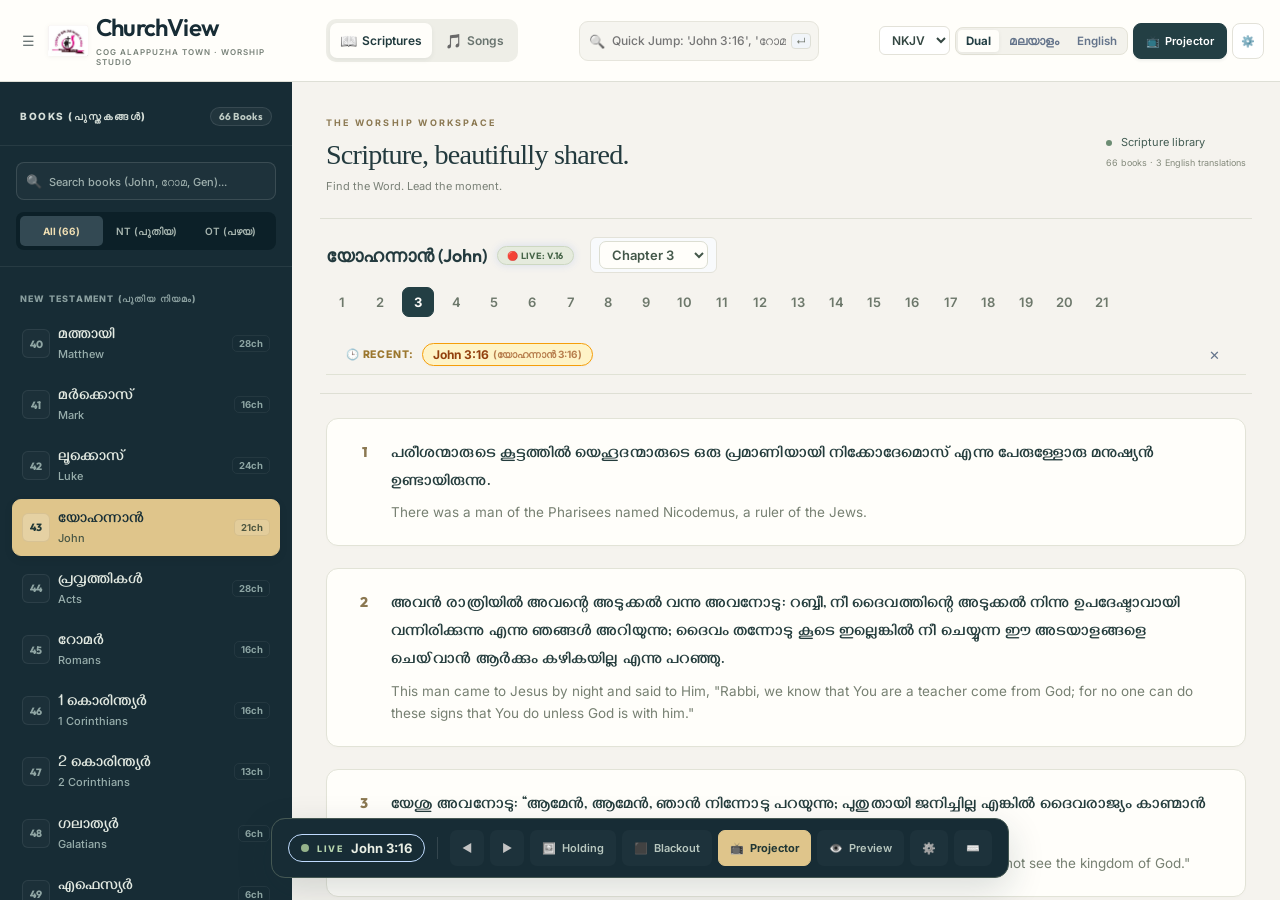
==== commit 16cc70ff: "Refresh ChurchView presenter with premium responsive design" ====
--- a/index.html
+++ b/index.html
@@ -5,6 +5,7 @@
     <meta name="viewport" content="width=device-width, initial-scale=1.0">
     <title>ChurchView - Dual Malayalam BSI & NKJV / NIV / KJV & VerseView Songs Projector | Alappuzha Town</title>
     <link rel="stylesheet" href="styles.css">
+    <link rel="stylesheet" href="premium.css">
 </head>
 <body>
 
@@ -24,7 +25,7 @@
                 <img src="alappuzha_cog_logo.png" alt="Church of God Alappuzha Town Logo" class="church-header-logo">
                 <div class="brand-title-wrap">
                     <div class="church-main-title">ChurchView</div>
-                    <div class="church-sub-title">COG Alappuzha Town</div>
+                    <div class="church-sub-title">COG Alappuzha Town · Worship Studio</div>
                 </div>
             </div>
 
@@ -233,6 +234,10 @@
             <!-- 2A. SCRIPTURES CENTER PANEL: Chapter Verses    -->
             <!-- ============================================== -->
             <main class="center-panel" id="center-bible-panel">
+                <div class="studio-intro">
+                    <div><span class="studio-eyebrow">THE WORSHIP WORKSPACE</span><h1>Scripture, beautifully shared.</h1><p>Find the Word. Lead the moment.</p></div>
+                    <span class="studio-context"><i></i> Scripture library <span>66 books · 3 English translations</span></span>
+                </div>
                 <div class="chapter-nav-bar">
                     <div class="chapter-header-row">
                         <button class="mob-back-btn" onclick="setMobileTab('library')" title="Back to Books list">← Books</button>
@@ -267,6 +272,10 @@
             <!-- 2B. SONGS CENTER PANEL: Song Stanzas Browser    -->
             <!-- ============================================== -->
             <main class="center-panel" id="center-songs-panel" style="display: none;">
+                <div class="studio-intro">
+                    <div><span class="studio-eyebrow">THE WORSHIP WORKSPACE</span><h1>Make room for worship.</h1><p>Your songs, your service, one seamless flow.</p></div>
+                    <span class="studio-context"><i></i> Worship library <span>Malayalam · English · Transliteration</span></span>
+                </div>
                 <div class="song-nav-bar">
                     <div class="song-header-row">
                         <button class="mob-back-btn" onclick="setMobileTab('library')" title="Back to Songs list">← Songs</button>
--- a/styles.css
+++ b/styles.css
@@ -77,31 +77,35 @@
 .brand-section {
     display: flex;
     align-items: center;
-    gap: 10px;
+    gap: 12px;
     flex-shrink: 0;
+    width: 254px;
 }
 .church-header-logo {
-    height: 32px;
+    height: 34px;
     width: auto;
     object-fit: contain;
+    filter: drop-shadow(0 1px 2px rgba(0, 0, 0, 0.05));
 }
 .brand-title-wrap {
     display: flex;
     flex-direction: column;
     justify-content: center;
+    gap: 1px;
 }
 .church-main-title {
     font-family: 'Outfit', sans-serif;
-    font-size: 14.5px;
-    font-weight: 700;
+    font-size: 15px;
+    font-weight: 800;
     color: #0f172a;
     line-height: 1.15;
+    letter-spacing: -0.2px;
 }
 .church-sub-title {
-    font-size: 9.5px;
-    font-weight: 700;
-    color: var(--primary-gold);
-    letter-spacing: 0.5px;
+    font-size: 10px;
+    font-weight: 700;
+    color: #b45309;
+    letter-spacing: 0.6px;
     text-transform: uppercase;
 }
 
@@ -320,20 +324,24 @@
     display: none !important;
 }
 .btn-sidebar-toggle {
+    width: 32px;
+    height: 32px;
+    background: #f8fafc;
+    border: 1px solid #e2e8f0;
+    border-radius: 7px;
+    padding: 0;
+    font-size: 14px;
+    color: #475569;
+    cursor: pointer;
+    transition: all 0.15s ease;
+    display: flex;
+    align-items: center;
+    justify-content: center;
+    flex-shrink: 0;
+}
+.btn-sidebar-toggle:hover {
     background: #f1f5f9;
-    border: 1px solid #cbd5e1;
-    border-radius: 6px;
-    padding: 6px 9px;
-    font-size: 13px;
-    color: #475569;
-    cursor: pointer;
-    transition: all 0.15s ease;
-    display: flex;
-    align-items: center;
-    justify-content: center;
-}
-.btn-sidebar-toggle:hover {
-    background: #e2e8f0;
+    border-color: #cbd5e1;
     color: #0f172a;
 }
 
@@ -345,100 +353,290 @@
     flex-direction: column;
     overflow: hidden;
 }
-.sidebar-header {
+/* Sidebar Top Bar & Header */
+.sidebar-top-bar {
+    display: flex;
+    align-items: center;
+    justify-content: space-between;
     padding: 12px 14px;
     border-bottom: 1px solid var(--border-color);
+    background: #ffffff;
+    height: 48px;
+}
+.sidebar-heading {
     font-size: 12px;
-    font-weight: 700;
+    font-weight: 800;
+    color: #475569;
+    letter-spacing: 0.8px;
     text-transform: uppercase;
-    letter-spacing: 0.8px;
+}
+.sidebar-count-badge {
+    background: #f1f5f9;
+    color: #0f172a;
+    border: 1px solid var(--border-color);
+    font-size: 11px;
+    font-weight: 700;
+    padding: 2px 8px;
+    border-radius: 12px;
+    font-family: 'Outfit', sans-serif;
+    letter-spacing: 0.3px;
+}
+.btn-mini-add-song {
+    background: #eff6ff;
+    border: 1px solid #bfdbfe;
+    color: #1d4ed8;
+    font-size: 11px;
+    font-weight: 700;
+    padding: 3px 9px;
+    border-radius: 6px;
+    cursor: pointer;
+    transition: all 0.15s ease;
+}
+.btn-mini-add-song:hover {
+    background: #2563eb;
+    color: #ffffff;
+    border-color: #2563eb;
+}
+
+/* Sidebar Search Box & Filter Tabs */
+.book-search-container, .song-search-container {
+    padding: 10px 12px;
+    background: #f8fafc;
+    border-bottom: 1px solid var(--border-color);
+    display: flex;
+    flex-direction: column;
+    gap: 8px;
+}
+.search-input-wrap {
+    position: relative;
+    display: flex;
+    align-items: center;
+    width: 100%;
+}
+.mini-search-icon {
+    position: absolute;
+    left: 10px;
+    font-size: 13px;
+    color: #94a3b8;
+    pointer-events: none;
+    line-height: 1;
+}
+.sidebar-search-input {
+    width: 100%;
+    height: 34px;
+    background: #ffffff;
+    border: 1px solid #cbd5e1;
+    border-radius: 7px;
+    padding: 0 28px 0 32px;
+    color: #0f172a;
+    font-size: 12px;
+    font-weight: 500;
+    outline: none;
+    transition: all 0.2s ease;
+    box-shadow: 0 1px 2px rgba(0, 0, 0, 0.03);
+}
+.sidebar-search-input:focus {
+    border-color: #2563eb;
+    box-shadow: 0 0 0 3px rgba(37, 99, 235, 0.15);
+}
+.sidebar-search-input::placeholder {
+    color: #94a3b8;
+}
+.sidebar-clear-btn {
+    position: absolute;
+    right: 8px;
+    width: 18px;
+    height: 18px;
+    background: #e2e8f0;
+    border: none;
+    border-radius: 50%;
     color: #64748b;
-    background: #ffffff;
-}
+    font-size: 10px;
+    cursor: pointer;
+    display: flex;
+    align-items: center;
+    justify-content: center;
+    line-height: 1;
+    transition: all 0.15s ease;
+}
+.sidebar-clear-btn:hover {
+    background: #cbd5e1;
+    color: #0f172a;
+}
+
+/* Filter Pills Segmented Control */
+.filter-pill-group {
+    display: flex;
+    background: #e2e8f0;
+    padding: 2.5px;
+    border-radius: 7px;
+    gap: 2px;
+}
+.pill-filter-btn {
+    flex: 1;
+    height: 26px;
+    background: transparent;
+    border: none;
+    color: #64748b;
+    font-size: 11px;
+    font-weight: 600;
+    padding: 0 4px;
+    border-radius: 5px;
+    cursor: pointer;
+    display: flex;
+    align-items: center;
+    justify-content: center;
+    transition: all 0.15s ease;
+    white-space: nowrap;
+}
+.pill-filter-btn:hover {
+    color: #0f172a;
+}
+.pill-filter-btn.active {
+    background: #ffffff;
+    color: #0f172a;
+    font-weight: 700;
+    box-shadow: 0 1px 3px rgba(0, 0, 0, 0.1);
+}
+.song-search-container .pill-filter-btn.active {
+    background: #ffffff;
+    color: #b45309;
+    font-weight: 700;
+    box-shadow: 0 1px 3px rgba(0, 0, 0, 0.1);
+}
+
+.empty-search-msg {
+    padding: 32px 16px;
+    text-align: center;
+    color: #64748b;
+    font-size: 12.5px;
+    display: flex;
+    flex-direction: column;
+    align-items: center;
+    justify-content: center;
+    gap: 8px;
+}
+
+/* Scrollable Books List */
 .books-scroll-area {
     flex: 1;
     overflow-y: auto;
-    padding: 10px;
+    padding: 8px 10px 20px 10px;
     background: #ffffff;
 }
 .testament-label {
-    font-size: 11px;
+    font-size: 10.5px;
     font-weight: 800;
-    color: var(--primary-gold);
+    color: #64748b;
     text-transform: uppercase;
-    letter-spacing: 1px;
-    margin: 10px 4px 6px 4px;
-}
+    letter-spacing: 0.8px;
+    padding: 10px 6px 4px 6px;
+    margin: 0;
+}
+
+/* Book Item Button - Precision Aligned */
 .book-btn {
     width: 100%;
     display: flex;
     align-items: center;
     justify-content: space-between;
-    padding: 8px 10px;
-    margin-bottom: 3px;
+    padding: 7px 8px;
+    margin-bottom: 2px;
     background: transparent;
     border: 1px solid transparent;
-    border-radius: 6px;
+    border-radius: 7px;
     cursor: pointer;
     text-align: left;
-    transition: all 0.15s ease;
+    transition: all 0.12s ease;
     color: #334155;
 }
 .book-btn:hover {
-    background: #f1f5f9;
-    border-color: #e2e8f0;
+    background: #f8fafc;
+    border-color: #f1f5f9;
     color: #0f172a;
 }
 .book-btn.active {
     background: #eff6ff;
-    border-color: #3b82f6;
+    border-color: #bfdbfe;
     color: #1d4ed8;
-    font-weight: 600;
-    box-shadow: 0 1px 4px rgba(37, 99, 235, 0.15);
-}
-.book-name-ml {
-    font-family: 'Gayathri', sans-serif;
-    font-size: 15px;
-    font-weight: 700;
-    color: #0f172a;
-}
-.book-name-en {
-    font-size: 12px;
-    color: #64748b;
-}
-.book-btn.active .book-name-ml {
-    color: #1d4ed8;
-}
-.book-btn.active .book-name-en {
-    color: #2563eb;
+    box-shadow: 0 1px 3px rgba(37, 99, 235, 0.08);
+}
+.book-btn-left {
+    display: flex;
+    align-items: center;
+    gap: 8px;
+    min-width: 0;
+    flex: 1;
 }
 .book-order-pill {
-    font-size: 10px;
-    font-weight: 700;
+    width: 24px;
+    height: 24px;
+    border-radius: 5px;
     background: #f1f5f9;
     color: #64748b;
-    padding: 2px 5px;
-    border-radius: 4px;
-    min-width: 20px;
-    text-align: center;
+    font-size: 10.5px;
+    font-weight: 800;
+    display: flex;
+    align-items: center;
+    justify-content: center;
     flex-shrink: 0;
+    font-family: 'Outfit', sans-serif;
+    border: 1px solid var(--border-color);
 }
 .book-btn.active .book-order-pill {
     background: #2563eb;
     color: #ffffff;
+    border-color: #2563eb;
+}
+.book-names-col {
+    display: flex;
+    flex-direction: column;
+    gap: 0px;
+    min-width: 0;
+    text-align: left;
+    flex: 1;
+}
+.book-name-ml {
+    font-family: 'Gayathri', sans-serif;
+    font-size: 14px;
+    font-weight: 700;
+    color: #0f172a;
+    line-height: 1.25;
+    white-space: nowrap;
+    overflow: hidden;
+    text-overflow: ellipsis;
+}
+.book-name-en {
+    font-family: 'Inter', sans-serif;
+    font-size: 11px;
+    font-weight: 500;
+    color: #64748b;
+    line-height: 1.2;
+    white-space: nowrap;
+    overflow: hidden;
+    text-overflow: ellipsis;
+}
+.book-btn.active .book-name-ml {
+    color: #1d4ed8;
+}
+.book-btn.active .book-name-en {
+    color: #2563eb;
 }
 .book-ch-pill {
-    font-size: 10px;
+    font-size: 9.5px;
+    font-weight: 700;
     color: #64748b;
-    background: #f1f5f9;
+    background: #f8fafc;
+    border: 1px solid var(--border-color);
     padding: 2px 6px;
-    border-radius: 10px;
-    font-weight: 600;
+    border-radius: 5px;
     flex-shrink: 0;
+    margin-left: 4px;
 }
 .book-btn.active .book-ch-pill {
     background: #dbeafe;
-    color: #1d4ed8;
+    color: #1e40af;
+    border-color: #bfdbfe;
 }
 
 /* Center Panel - Full Chapter Verse Navigator */
@@ -1795,28 +1993,26 @@
     display: flex;
     align-items: center;
     justify-content: space-between;
-    padding: 9px 10px;
-    margin-bottom: 5px;
-    background: #ffffff;
-    border: 1px solid var(--border-color);
+    padding: 7px 8px;
+    margin-bottom: 2px;
+    background: #ffffff;
+    border: 1px solid transparent;
     border-radius: 7px;
     cursor: pointer;
     text-align: left;
-    transition: all 0.15s ease;
+    transition: all 0.12s ease;
     color: #334155;
-    box-shadow: 0 1px 2px rgba(0,0,0,0.02);
 }
 .song-item-btn:hover {
     background: #f8fafc;
-    border-color: #cbd5e1;
-    color: #0f172a;
-    transform: translateX(2px);
+    border-color: #f1f5f9;
+    color: #0f172a;
 }
 .song-item-btn.active {
     background: #eff6ff;
-    border-color: #3b82f6;
+    border-color: #bfdbfe;
     color: #1d4ed8;
-    box-shadow: 0 1px 6px rgba(37, 99, 235, 0.15);
+    box-shadow: 0 1px 3px rgba(37, 99, 235, 0.08);
 }
 .song-item-btn.live-projecting {
     border-left: 4px solid #ef4444;
@@ -1825,18 +2021,45 @@
 .song-item-left {
     display: flex;
     align-items: center;
-    gap: 9px;
+    gap: 8px;
     flex: 1;
     min-width: 0;
 }
+.btn-song-star {
+    background: transparent;
+    border: none;
+    font-size: 14px;
+    color: #cbd5e1;
+    cursor: pointer;
+    padding: 0;
+    width: 20px;
+    height: 20px;
+    display: inline-flex;
+    align-items: center;
+    justify-content: center;
+    line-height: 1;
+    flex-shrink: 0;
+    transition: transform 0.15s ease, color 0.15s ease;
+}
+.btn-song-star:hover {
+    color: #f59e0b;
+    transform: scale(1.2);
+}
+.btn-song-star.starred {
+    color: #f59e0b;
+    text-shadow: 0 0 6px rgba(245, 158, 11, 0.35);
+}
 .song-num-badge {
-    font-size: 11px;
+    font-size: 10.5px;
     font-weight: 800;
-    background: #fef3c7;
-    color: #b45309;
-    padding: 3px 6px;
+    background: #f1f5f9;
+    color: #475569;
+    padding: 2px 5px;
     border-radius: 5px;
-    border: 1px solid #fde68a;
+    border: 1px solid var(--border-color);
+    font-family: 'Outfit', sans-serif;
+    min-width: 34px;
+    text-align: center;
     flex-shrink: 0;
 }
 .song-item-btn.active .song-num-badge {
@@ -1847,12 +2070,14 @@
 .song-titles-col {
     display: flex;
     flex-direction: column;
-    gap: 2px;
+    gap: 0px;
     min-width: 0;
+    text-align: left;
+    flex: 1;
 }
 .song-item-title-ml {
     font-family: 'Gayathri', sans-serif;
-    font-size: 14.5px;
+    font-size: 14px;
     font-weight: 700;
     color: #0f172a;
     white-space: nowrap;
@@ -1861,11 +2086,14 @@
     line-height: 1.25;
 }
 .song-item-title-en {
-    font-size: 11.5px;
+    font-family: 'Inter', sans-serif;
+    font-size: 11px;
+    font-weight: 500;
     color: #64748b;
     white-space: nowrap;
     overflow: hidden;
     text-overflow: ellipsis;
+    line-height: 1.2;
 }
 .song-item-btn.active .song-item-title-ml {
     color: #1d4ed8;
@@ -1874,14 +2102,15 @@
     color: #2563eb;
 }
 .song-meta-pill {
-    font-size: 10px;
+    font-size: 9.5px;
+    font-weight: 700;
     color: #64748b;
-    background: #f1f5f9;
+    background: #f8fafc;
+    border: 1px solid var(--border-color);
     padding: 2px 6px;
-    border-radius: 8px;
-    font-weight: 600;
+    border-radius: 5px;
     flex-shrink: 0;
-    margin-left: 6px;
+    margin-left: 4px;
 }
 
 /* ========================================================= */
--- a/premium.css
+++ b/premium.css
@@ -0,0 +1,201 @@
+/* Presenter-only visual theme. The audience display keeps its own styles. */
+:root {
+    --bg-dark: #f5f3ee;
+    --bg-surface: #fffefa;
+    --bg-card: #fffefa;
+    --bg-card-hover: #f3f0e8;
+    --primary-gold: #9b762d;
+    --primary-blue: #233f44;
+    --primary-blue-glow: rgb(35 63 68 / 12%);
+    --text-primary: #202c31;
+    --text-secondary: #596565;
+    --text-muted: #78817d;
+    --border-color: #e3e2d9;
+    --ink: #172c35;
+    --gold: #dfc58b;
+}
+body { font-family: 'Inter', 'Segoe UI', sans-serif; }
+button, input, select { font-family: inherit; }
+button { transition: background .16s ease, border-color .16s ease, box-shadow .16s ease; }
+button:focus-visible, input:focus-visible, select:focus-visible, [tabindex]:focus-visible {
+    outline: 3px solid #b48a40;
+    outline-offset: 3px;
+}
+::selection { background: #e9dbb9; color: #172c35; }
+::-webkit-scrollbar { width: 6px; height: 5px; }
+::-webkit-scrollbar-thumb { background: #c9cec7; border-radius: 8px; }
+::-webkit-scrollbar-track { background: transparent; }
+#loading-overlay { background: #f5f3ee; }
+#loading-text { color: #233f44 !important; }
+.app-header {
+    height: 82px; padding: 0 24px; gap: 18px;
+    background: #fffefa; box-shadow: none; border-bottom-color: #dedfd6;
+}
+.brand-section { width: 268px; gap: 12px; }
+.church-header-logo { width: 40px; height: 40px; object-fit: contain; }
+.church-main-title { font-family: 'Outfit', 'Segoe UI', sans-serif; font-size: 24px; font-weight: 600; letter-spacing: -.8px; color: var(--ink); }
+.church-sub-title { font-size: 8px; letter-spacing: 1px; color: #778178; font-weight: 600; margin-top: 4px; }
+.btn-sidebar-toggle { background: transparent; border: 0; color: #6d7877; width: 24px; }
+.nav-mode-switcher { padding: 4px; background: #eeeee7; border: 0; border-radius: 10px; }
+.nav-mode-btn { font-size: 12px; border-radius: 7px; padding: 10px 14px; color: #69746f; }
+.nav-mode-btn.active { background: #fffefa; color: #203a3d; box-shadow: 0 2px 5px #182c3510; }
+.nav-icon { font-size: 14px; filter: grayscale(1); }
+.search-wrapper { min-width: 130px; max-width: 360px; }
+.search-input { background: #f6f5f0; border-color: #e6e5dc; height: 40px; border-radius: 9px; font-size: 12px; }
+.search-input:focus { border-color: #9b895e; box-shadow: 0 0 0 3px #b48a4017; }
+.search-icon { filter: grayscale(1); }
+.search-hint { border: 1px solid #dedfd6; border-radius: 4px; padding: 1px 4px; color: #7c8279; }
+.header-actions { gap: 8px; }
+.header-pill-wrap, .segmented-control { background: #f3f2ec; border-color: #e4e3d8; border-radius: 8px; }
+.seg-btn.active { background: #fffefa; color: #233f44; box-shadow: 0 1px 4px #182c3510; }
+.header-clean-select { color: #344742; }
+.btn-header-action { border-radius: 8px; height: 36px; font-size: 11px; }
+.btn-primary { background: #233f44; border-color: #233f44; box-shadow: 0 2px 3px #172c3510; }
+.btn-primary:hover { background: #172f35; border-color: #172f35; }
+.btn-default-screen { background: #f6f1e4; border-color: #e5d8b7; color: #886826; }
+.btn-blank { background: #f1f2ef; border-color: #dde0d9; color: #56615d; }
+.workbench-grid { grid-template-columns: 292px minmax(0,1fr); height: calc(100vh - 82px); }
+.books-sidebar { background: var(--ink); border-right: none; }
+.sidebar-top-bar { height: 64px; padding: 20px 20px 14px; background: transparent; border-color: #ffffff12; }
+.sidebar-heading { color: #d6dfd9; font-size: 10px; letter-spacing: 1.5px; }
+.sidebar-count-badge { background: #ffffff0b; border-color: #ffffff1a; color: #c0cdc6; font-size: 10px; }
+.book-search-container, .song-search-container { padding: 16px; background: transparent; border-color: #ffffff12; gap: 12px; }
+.sidebar-search-input { background: #ffffff08; border-color: #ffffff20; color: #f5f3ee; box-shadow: none; border-radius: 8px; height: 38px; }
+.sidebar-search-input::placeholder { color: #9eafad; font-size: 11px; }
+.sidebar-search-input:focus { border-color: #dfc58b; box-shadow: 0 0 0 2px #dfc58b15; }
+.mini-search-icon { filter: grayscale(1); opacity: .7; }
+.filter-pill-group { background: #0c2028; padding: 4px; border-radius: 8px; }
+.pill-filter-btn { color: #a7b5af; height: 30px; border-radius: 5px; font-size: 10px; }
+.pill-filter-btn:hover { color: #fffefa; }
+.pill-filter-btn.active, .song-search-container .pill-filter-btn.active { background: #334953; color: #f0dfb3; box-shadow: none; }
+.books-scroll-area { background: transparent; padding: 8px 12px 28px; }
+.testament-label { color: #8a9f9f; font-size: 9px; letter-spacing: 1.2px; padding: 18px 8px 10px; }
+.book-btn { border-radius: 9px; padding: 10px 9px; margin-bottom: 4px; color: #dce3db; }
+.book-btn:hover { background: #ffffff08; border-color: #ffffff0a; }
+.book-name-ml { color: #e2e9e1; font-size: 16px; }
+.book-name-en { color: #98aeac; font-size: 11px; margin-top: 2px; }
+.book-order-pill { background: #ffffff06; border-color: #ffffff12; color: #8fa5a3; border-radius: 6px; width: 28px; height: 29px; }
+.book-ch-pill { color: #8da5a3; border-color: #ffffff0e; background: transparent; }
+.book-btn.active { background: #dfc58b; border-color: #dfc58b; box-shadow: 0 3px 10px #00000012; }
+.book-btn.active .book-name-ml { color: #182f36; }
+.book-btn.active .book-name-en { color: #495745; }
+.book-btn.active .book-order-pill { color: #213937; background: #ffffff35; border-color: #7e683523; }
+.book-btn.active .book-ch-pill { color: #4d563f; background: #ffffff25; border-color: #7e683523; }
+.center-panel { min-width: 0; background: #f5f3ee; }
+.studio-intro { padding: 28px 34px 25px; display: flex; align-items: center; justify-content: space-between; gap: 24px; background: #f5f3ee; flex-shrink: 0; }
+.studio-eyebrow { color: #8b7851; font-size: 9px; font-weight: 700; letter-spacing: 2.2px; }
+.studio-intro h1 { font-family: Georgia, 'Times New Roman', serif; font-size: clamp(23px, 2.2vw, 34px); font-weight: 400; color: #233a3e; letter-spacing: -.8px; margin: 9px 0 8px; }
+.studio-intro p { font-size: 11px; color: #7a8177; }
+.studio-context { color: #435c53; font-size: 11px; line-height: 1.5; white-space: nowrap; }
+.studio-context i { display: inline-block; width: 6px; height: 6px; border-radius: 50%; background: #6c8c73; margin-right: 6px; }
+.studio-context > span { display: block; color: #848a7c; font-size: 9px; margin-top: 5px; }
+.chapter-nav-bar, .song-nav-bar { margin: 0 28px; padding: 18px 6px; background: transparent; border-top: 1px solid #dedfd4; border-bottom: 1px solid #dedfd4; box-shadow: none; gap: 14px; }
+.chapter-header-title { color: #233a3e; font-size: 18px; font-weight: 600; }
+.chapter-select-box { border-color: #dcded2; border-radius: 7px; color: #435749; background: #fffefa; }
+.chapter-pill, .stanza-pill { border: 1px solid transparent; background: transparent; color: #6d786b; box-shadow: none; border-radius: 7px; min-width: 32px; }
+.chapter-pill:hover, .stanza-pill:hover { background: #e8e8dc; border-color: transparent; }
+.chapter-pill.active, .stanza-pill.active { background: #233f44; color: #fffefa; border-color: #233f44; box-shadow: none; }
+.verses-scroll-area, .stanzas-scroll-area { padding: 24px 34px 120px; }
+.verse-card, .stanza-card { background: #fffefa; border: 1px solid #e2e3d7; border-radius: 12px; box-shadow: 0 2px 3px #273c3203; padding: 22px 24px; margin-bottom: 14px; }
+.verse-card:hover, .stanza-card:hover { border-color: #b7c0ad; background: #fffefa; transform: none; box-shadow: 0 5px 14px #203c3207; }
+.verse-card.selected-live, .stanza-card.live-projecting { border-color: #a5b59a; background: #f0f3e9; box-shadow: inset 3px 0 #516c51; }
+.verse-ml { color: #243c3c; line-height: 1.65; font-size: 23px; }
+.verse-en { color: #778072; line-height: 1.65; font-size: 14px; }
+.verse-number { background: #f1f0e8; color: #87907e; border-color: #e4e5d9; }
+.verse-card.selected-live .verse-number { background: #233f44; color: #fffefa; }
+.verse-num-badge .v-num { color: #8b7851; }
+.verse-card.selected-live .verse-num-badge .v-num { color: #476347; }
+.verse-card.selected-live .live-tag { color: #476347; background: #dce6d1; }
+.live-status-pill.live-here { color: #466548; background: #e5ebdd; border-color: #cdd8c1; font-size: 9px; }
+.history-bar-container { border-color: #e0e2d5; background: transparent; }
+.history-chip { background: #fffefa; border-color: #dedfd3; color: #4b6252; }
+.floating-live-dock { border-radius: 14px; background: #172c35; border: 1px solid #455853; padding: 11px 16px; bottom: 22px; box-shadow: 0 12px 36px #142e3528; max-width: calc(100vw - 32px); }
+.dock-live-status { background: transparent; color: #fffefa; }
+.dock-live-text { color: #e9eee4; }
+.dock-status-tag { color: #b6d4ad; font-size: 9px; letter-spacing: 1.5px; }
+.dock-pulse-dot { background: #95b38b; box-shadow: none; }
+.dock-divider { background: #ffffff20; }
+.dock-btn { color: #b8c7bf; background: #ffffff07; border-color: transparent; border-radius: 7px; font-size: 11px; padding: 8px 11px; }
+.dock-btn:hover { background: #ffffff15; color: #fffefa; }
+.dock-btn span { filter: grayscale(1); }
+.dock-btn-proj { background: #dfc58b; border-color: #dfc58b; color: #213735; }
+.dock-btn-proj:hover { background: #eed9aa; color: #172c35; }
+.dock-btn.active, .dock-btn-holding.active { background: #675a35; color: #fff0ca; border-color: #b29b56; }
+.floating-preview-card { border-radius: 14px; overflow: hidden; border-color: #d7dccd; box-shadow: 0 14px 48px #172c3525; bottom: 104px; }
+.floating-preview-header { background: #fffefa; color: #435c53; }
+.sidebar-mode-toggle-bar { background: transparent; border-color: #ffffff12; }
+.sidebar-mode-btn { color: #9bb1ad; font-size: 10px; }
+.sidebar-mode-btn.active { background: #ffffff0c; color: #dfc58b; border-bottom-color: #dfc58b; }
+.songs-scroll-area, .setlist-scroll-area { background: transparent; padding: 12px; }
+.song-item-btn, .setlist-item-card { background: transparent; border-color: #ffffff0a; border-radius: 9px; }
+.song-item-btn:hover, .setlist-item-card:hover { background: #ffffff08; border-color: #ffffff15; }
+.song-item-title-ml, .setlist-item-ml { color: #e2e9e1; }
+.song-item-title-en, .setlist-item-en { color: #9aafab; }
+.song-item-btn.active, .setlist-item-card.active { background: #dfc58b; border-color: #dfc58b; }
+.song-item-btn.active .song-item-title-ml, .song-item-btn.active .song-item-title-en, .setlist-item-card.active .setlist-item-ml, .setlist-item-card.active .setlist-item-en { color: #233f44; }
+.song-num-badge, .setlist-step-num { background: #ffffff0c; color: #b5c6bc; border-color: #ffffff12; }
+.song-item-btn.active .song-num-badge { background: #ffffff35; color: #233f44; }
+.song-meta-pill { color: #a5b5a7; background: #ffffff08; border-color: #ffffff12; }
+.song-active-title-ml, .stanza-text-ml { color: #243c3c; }
+.song-active-title-en, .stanza-text-en { color: #778072; }
+.stanza-label-badge, .song-number-badge { color: #60734f; background: #eceee2; border-color: #d9ddcc; }
+.btn-mini-add-song { color: #e8d5a6; background: #ffffff08; border-color: #ffffff22; }
+.setlist-event-bar { background: transparent; border-color: #ffffff12; }
+.setlist-event-label { color: #a5b5ad; }
+.setlist-event-select { background: #243d46; color: #e2e9e1; border-color: #ffffff20; }
+.btn-secondary { background: #fffefa; color: #52664f; border-color: #d9ddcc; }
+.song-header-row { flex-wrap: wrap; gap: 12px; }
+.song-header-actions .btn { padding: 9px 12px; border: 1px solid #d9ddcc; border-radius: 8px; font-size: 11px; cursor: pointer; }
+.song-header-actions .btn-primary { border-color: #233f44; color: #fffefa; }
+.stanza-card.active { border-color: #a5b59a; background: #f0f3e9; }
+.sidebar-mode-toggle-bar { gap: 3px; padding: 8px; }
+.sidebar-mode-btn { min-width: 0; padding: 8px 5px; }
+.history-chip.active { background: #eee3c8; color: #645129; border-color: #d4bc82; }
+.song-category-tag { background: #eeeee4; color: #64734f; border-color: #d9ddcc; }
+.modal-dialog { border-radius: 16px; border-color: #e4e3d8; background: #fffefa; box-shadow: 0 24px 80px #172c3530; }
+.modal-header { background: #f7f6f0; border-color: #e4e3d8; }
+.modal-title { color: #233f44; }
+.form-control { border-color: #d9ddce; border-radius: 8px; }
+@media (min-width: 1025px) and (max-width: 1450px) {
+    .app-header { gap: 10px; padding: 0 16px; }
+    .brand-section { width: 250px; gap: 8px; }
+    .search-wrapper { max-width: 240px; }
+    .nav-mode-btn { padding: 9px 10px; }
+    .header-actions { gap: 5px; }
+    .header-actions .btn-default-screen, .header-actions .btn-blank { display: none; }
+}
+@media (max-width: 1024px) {
+    .app-header { height: auto; min-height: 68px; padding: 12px 16px; gap: 10px; }
+    .brand-section { width: auto; }
+    .church-main-title { font-size: 21px; }
+    .church-sub-title { font-size: 7px; }
+    .church-header-logo { width: 34px; height: 34px; }
+    .workbench-grid { height: auto; grid-template-columns: 1fr; }
+    .header-actions { flex-wrap: wrap; justify-content: flex-start; }
+    .header-actions .btn { flex: 0 0 auto; min-height: 34px; height: 34px; padding: 6px 9px; font-size: 11px; }
+    .mobile-nav-bar { background: #fffefa; border-color: #e3e2d9; box-shadow: 0 3px 8px #172c3508; }
+    .mobile-nav-tab { background: #f3f2ec; color: #6b786e; border-color: #e4e3d8; font-size: 12px; }
+    .mobile-nav-tab.active { background: #233f44; color: #fffefa; border-color: #233f44; box-shadow: none; }
+    .mobile-nav-tab .mob-tab-icon { filter: grayscale(1); }
+    .mob-live-dot { background: #95b38b; box-shadow: none; }
+    .mob-back-btn { background: #eeeee4; color: #52664f; border-color: #d9ddcc; }
+    .mobile-bottom-bar { background: #172c35; border-color: #455853; color: #e9eee4; box-shadow: 0 -3px 16px #172c3515; }
+    .mob-btn-action { background: #ffffff0c; color: #e9eee4; border-color: #ffffff15; }
+    .mob-live-badge-text { color: #e9eee4; }
+    .mob-btn-proj { background: #dfc58b; border-color: #dfc58b; color: #233f44; }
+    .studio-intro { padding: 20px; }
+    .studio-context { display: none; }
+    .chapter-nav-bar, .song-nav-bar { margin: 0 14px; padding: 14px 6px; }
+    .verses-scroll-area, .stanzas-scroll-area { padding: 18px 20px 90px; }
+    .chapter-header-title { font-size: 16px; }
+    .workbench-grid[data-mob-tab="live"] ~ #floating-preview-card { margin: 20px auto; }
+}
+@media (max-width: 640px) {
+    .studio-intro h1 { font-size: 26px; }
+    .studio-intro { padding: 18px 20px; }
+    .verse-card, .stanza-card { padding: 18px; }
+    .nav-mode-btn { padding: 8px 10px; }
+}
+@media (prefers-reduced-motion: reduce) {
+    *, *::before, *::after { scroll-behavior: auto !important; animation: none !important; transition: none !important; }
+}
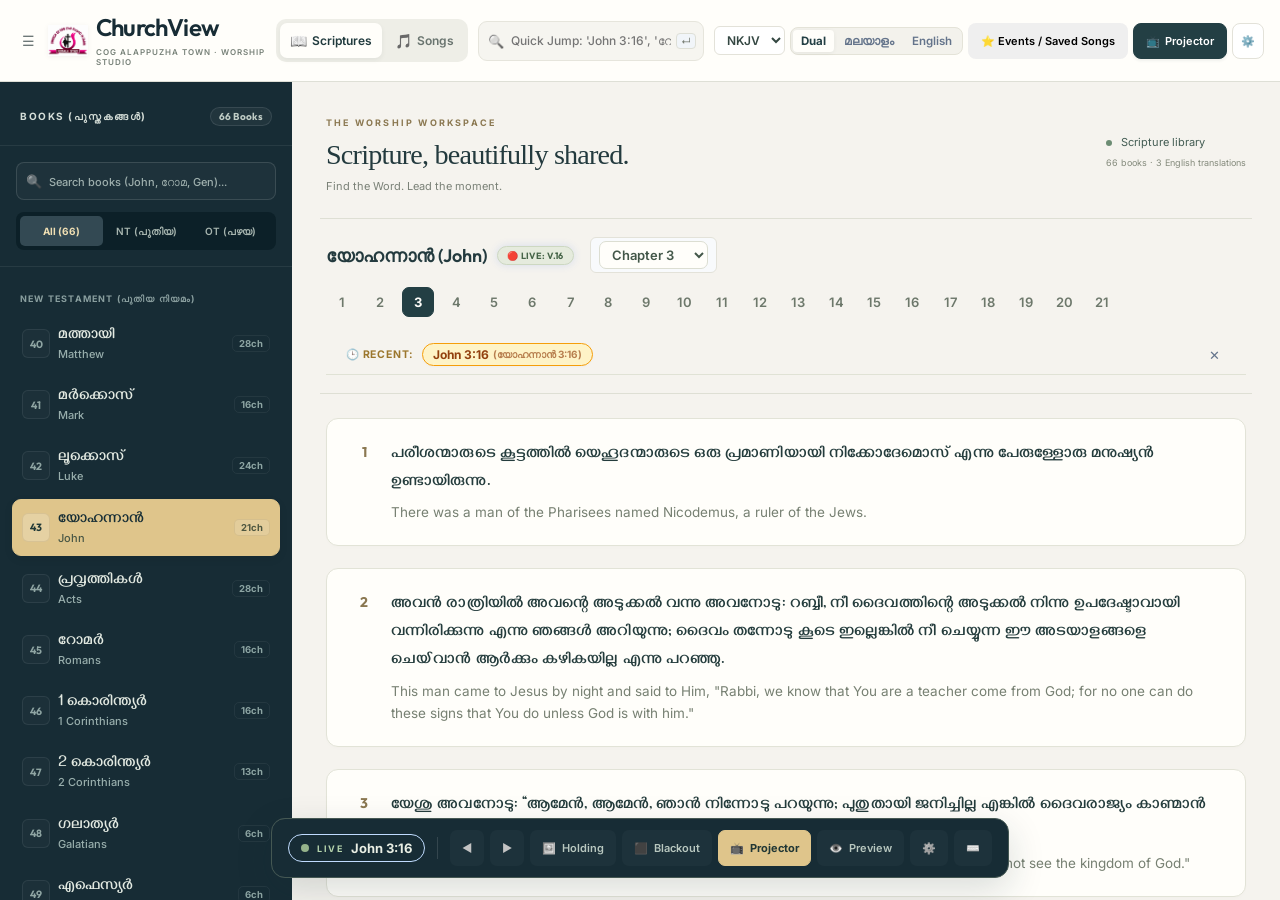
==== commit 173366ab: "Add offline assets, saved presentation settings and fullscreen projector" ====
--- a/index.html
+++ b/index.html
@@ -6,6 +6,7 @@
     <title>ChurchView - Dual Malayalam BSI & NKJV / NIV / KJV & VerseView Songs Projector | Alappuzha Town</title>
     <link rel="stylesheet" href="styles.css">
     <link rel="stylesheet" href="premium.css">
+    <link rel="stylesheet" href="holding-screen.css?v=clear-lyrics-1">
 </head>
 <body>
 
@@ -22,7 +23,7 @@
             <!-- Church Branding -->
             <div class="brand-section">
                 <button class="btn-sidebar-toggle" onclick="toggleSidebar()" title="Toggle Library Sidebar (Ctrl+B)">☰</button>
-                <img src="alappuzha_cog_logo.png" alt="Church of God Alappuzha Town Logo" class="church-header-logo">
+                <img src="church-logo.png" alt="Church of God Alappuzha Town Logo" class="church-header-logo">
                 <div class="brand-title-wrap">
                     <div class="church-main-title">ChurchView</div>
                     <div class="church-sub-title">COG Alappuzha Town · Worship Studio</div>
@@ -67,6 +68,7 @@
                 </div>
 
                 <!-- Holding / Welcome Screen -->
+                <button class="btn btn-header-action" onclick="openSavedEvents()" title="Create events and open saved church songs">⭐ Events / Saved Songs</button>
                 <button class="btn btn-header-action btn-default-screen" id="default-screen-btn" onclick="toggleDefaultScreen()" title="Project Alappuzha Town Holding Screen (Shortcut: W)">
                     <span>🖼️</span> Holding
                 </button>
@@ -213,17 +215,20 @@
                             </select>
                         </div>
                         <div class="setlist-bar-actions">
+                            <button class="btn-clear-setlist" onclick="openCreateEventModal()">+ New Event</button>
                             <button class="btn-clear-setlist" onclick="clearCurrentSetlist()" title="Clear this setlist">Clear</button>
                         </div>
                     </div>
 
                     <div class="setlist-scroll-area" id="setlist-scroll-area">
+                        <p id="event-save-status" role="status" style="padding:0 12px;font-size:12px;">Changes save automatically on this browser.</p>
+                        <button class="btn btn-secondary" onclick="switchSongsSidebarTab('ALL')" style="margin:0 12px 12px;">+ Add songs from library</button>
                         <div id="setlist-items-container"></div>
                         <div id="setlist-empty-msg" class="empty-search-msg" style="display: none;">
                             <span style="font-size: 24px;">⭐</span>
                             <div style="font-weight: 700; color: #cbd5e1; margin-top: 4px;">No songs in this setlist yet</div>
                             <div style="font-size: 11.5px; color: #64748b; text-align: center; max-width: 200px; margin-top: 4px;">
-                                Click the <span style="color: var(--primary-gold);">☆</span> on any song in "All Songs" to add it for Sunday service!
+                                Choose “Add songs from library”, then click ☆ beside each song to save it to the selected event.
                             </div>
                         </div>
                     </div>
@@ -277,6 +282,15 @@
                     <span class="studio-context"><i></i> Worship library <span>Malayalam · English · Transliteration</span></span>
                 </div>
                 <div class="song-nav-bar">
+                    <div style="display:flex;flex-wrap:wrap;gap:18px;padding:12px 16px;align-items:center;">
+                        <label>Malayalam lyrics <output id="song-font-ml-value">64px</output>
+                            <input type="range" id="song-font-ml" min="32" max="110" value="64" oninput="setSongFontSize('ml', this.value)" aria-label="Malayalam lyric size">
+                        </label>
+                        <label>English lyrics <output id="song-font-en-value">42px</output>
+                            <input type="range" id="song-font-en" min="24" max="90" value="42" oninput="setSongFontSize('en', this.value)" aria-label="English lyric size">
+                        </label>
+                        <small>Lyric sizes save automatically.</small>
+                    </div>
                     <div class="song-header-row">
                         <button class="mob-back-btn" onclick="setMobileTab('library')" title="Back to Songs list">← Songs</button>
                         <div class="song-header-main">
@@ -287,6 +301,7 @@
                             </div>
                         </div>
                         <div class="song-header-actions">
+<label style="display:flex;gap:8px;align-items:center;cursor:pointer;"><input type="checkbox" id="song-show-english" onchange="setSongEnglishVisible(this.checked)"> Show English lyrics</label>
                             <button class="btn btn-secondary btn-setlist-star" id="btn-toggle-current-setlist" onclick="toggleCurrentSongInSetlist()" title="Add or remove from preplanned worship setlist">
                                 <span id="star-icon">☆</span> <span id="star-text">Add to Service</span>
                             </button>
@@ -369,7 +384,7 @@
                 <!-- Live Mirror Mode (Verses or Songs) -->
                 <div id="preview-verse-mode" class="preview-mode-wrap">
                     <div class="preview-watermark-bg" id="preview-watermark-bg">
-                        <img src="alappuzha_emblem_trans.png" alt="Watermark Emblem">
+                        <img src="church-logo.png" alt="Watermark Emblem">
                     </div>
                     <div class="preview-screen-ref" id="preview-ref">John 3:16</div>
                     <div class="preview-screen-ml" id="preview-ml">Loading...</div>
@@ -378,10 +393,11 @@
                 </div>
 
                 <!-- Default Screen Mirror Mode (Shown when W is active) -->
-                <div id="preview-default-mode" class="preview-mode-wrap preview-default-card" style="display: none;">
+                <div id="preview-default-mode" class="preview-mode-wrap preview-default-card use-attached-slide" style="display: none;">
+                    <img class="attached-holding-slide" src="holding-screen-large.png" alt="Holding screen preview">
                     <div class="mini-accent-bar mini-top" id="mini-accent-bar-top"></div>
                     <div class="mini-emblem-box">
-                        <img src="alappuzha_cog_logo.png" alt="Emblem Logo" id="mini-emblem-img">
+                        <img src="church-logo.png" alt="Emblem Logo" id="mini-emblem-img">
                     </div>
                     <div class="mini-title-cog" id="mini-title-cog">CHURCH OF GOD (FULL GOSPEL) IN INDIA</div>
                     <div class="mini-title-town" id="mini-title-town">ALAPPUZHA TOWN</div>
@@ -422,6 +438,8 @@
             </div>
             <div class="modal-body">
                 <div class="form-group">
+                    <label><input type="checkbox" id="edit-def-attached-slide" checked> Use the attached PowerPoint holding screen</label>
+                    <p>Uncheck to use the editable text, colors and logo below.</p>
                     <label>Denomination / Main Heading:</label>
                     <input type="text" id="edit-def-org" class="form-control" placeholder="e.g. CHURCH OF GOD (FULL GOSPEL) IN INDIA">
                 </div>
@@ -524,6 +542,7 @@
             <div class="modal-body">
                 <div class="form-group">
                     <label>Projector Theme:</label>
+                    <p style="font-size:12px;">Verse sizes save automatically and return next time you open ChurchView.</p>
                     <select id="theme-select" class="form-control" onchange="broadcastSettings()">
                         <option value="dark-midnight" selected>Midnight Navy (High Clarity)</option>
                         <option value="pure-black">Pure Black (OLED / High Contrast)</option>
@@ -537,7 +556,7 @@
                         <label>Projector Malayalam Font Size:</label>
                         <span id="val-font-ml" style="font-weight: 700; color: var(--primary-gold);">46px</span>
                     </div>
-                    <input type="range" id="proj-font-ml" class="clean-slider" min="30" max="68" value="46" oninput="onProjFontMlChange(this.value)">
+                    <input type="range" id="proj-font-ml" class="clean-slider" min="30" max="110" value="46" oninput="onProjFontMlChange(this.value)">
                 </div>
 
                 <div class="form-group">
@@ -545,15 +564,15 @@
                         <label>Projector English Font Size:</label>
                         <span id="val-font-en" style="font-weight: 700; color: var(--primary-gold);">30px</span>
                     </div>
-                    <input type="range" id="proj-font-en" class="clean-slider" min="20" max="50" value="30" oninput="onProjFontEnChange(this.value)">
+                    <input type="range" id="proj-font-en" class="clean-slider" min="20" max="90" value="30" oninput="onProjFontEnChange(this.value)">
                 </div>
 
                 <div class="form-group" style="flex-direction: row; align-items: center; justify-content: space-between; padding: 10px 0; border-top: 1px solid var(--border-color); border-bottom: 1px solid var(--border-color);">
                     <div>
-                        <div style="font-size: 13.5px; font-weight: 600; color: #f1f5f9;">Church Watermark Emblem</div>
-                        <div style="font-size: 11.5px; color: #94a3b8;">Show subtle Alappuzha Town emblem on audience display</div>
-                    </div>
-                    <input type="checkbox" id="toggle-watermark-check" checked onchange="broadcastSettings()" style="width: 20px; height: 20px; accent-color: var(--primary-gold); cursor: pointer;">
+                        <div style="font-size: 13.5px; font-weight: 600; color: #f1f5f9;">Small corner logo (optional)</div>
+                        <div style="font-size: 11.5px; color: #94a3b8;">Off by default for clear verses and lyrics</div>
+                    </div>
+                    <input type="checkbox" id="toggle-watermark-check" onchange="broadcastSettings()" style="width: 20px; height: 20px; accent-color: var(--primary-gold); cursor: pointer;">
                 </div>
 
                 <div class="form-group" style="margin-top: 6px;">
@@ -614,6 +633,6 @@
         </div>
     </div>
 
-    <script src="presenter.js"></script>
+    <script src="presenter.js?v=native-projector-1"></script>
 </body>
 </html>
--- a/styles.css
+++ b/styles.css
@@ -1,4 +1,4 @@
-@import url('https://fonts.googleapis.com/css2?family=Gayathri:wght@400;700&family=Inter:wght@400;500;600;700&family=Manjari:wght@400;700&family=Outfit:wght@400;500;600;700&display=swap');
+@import url('fonts/fonts.css');
 
 :root {
     --bg-dark: #f8fafc;
--- a/holding-screen.css
+++ b/holding-screen.css
@@ -0,0 +1,25 @@
+.attached-holding-slide { display: none; }
+#default-screen-overlay.use-attached-slide,
+#preview-default-mode.use-attached-slide {
+    padding: 0;
+    background: #fffcf6;
+    overflow: hidden;
+}
+#default-screen-overlay.use-attached-slide > :not(.attached-holding-slide),
+#preview-default-mode.use-attached-slide > :not(.attached-holding-slide) {
+    display: none !important;
+}
+.use-attached-slide > img.attached-holding-slide {
+    display: block;
+    position: absolute;
+    inset: 0;
+    width: 100%;
+    height: 100%;
+    object-fit: contain;
+    border: 0;
+    border-radius: 0;
+    box-shadow: none;
+}
+
+.projector-watermark-bg, .preview-watermark-bg { display: none !important; }
+.projector-corner-watermark { opacity: .25; filter: grayscale(1); }
